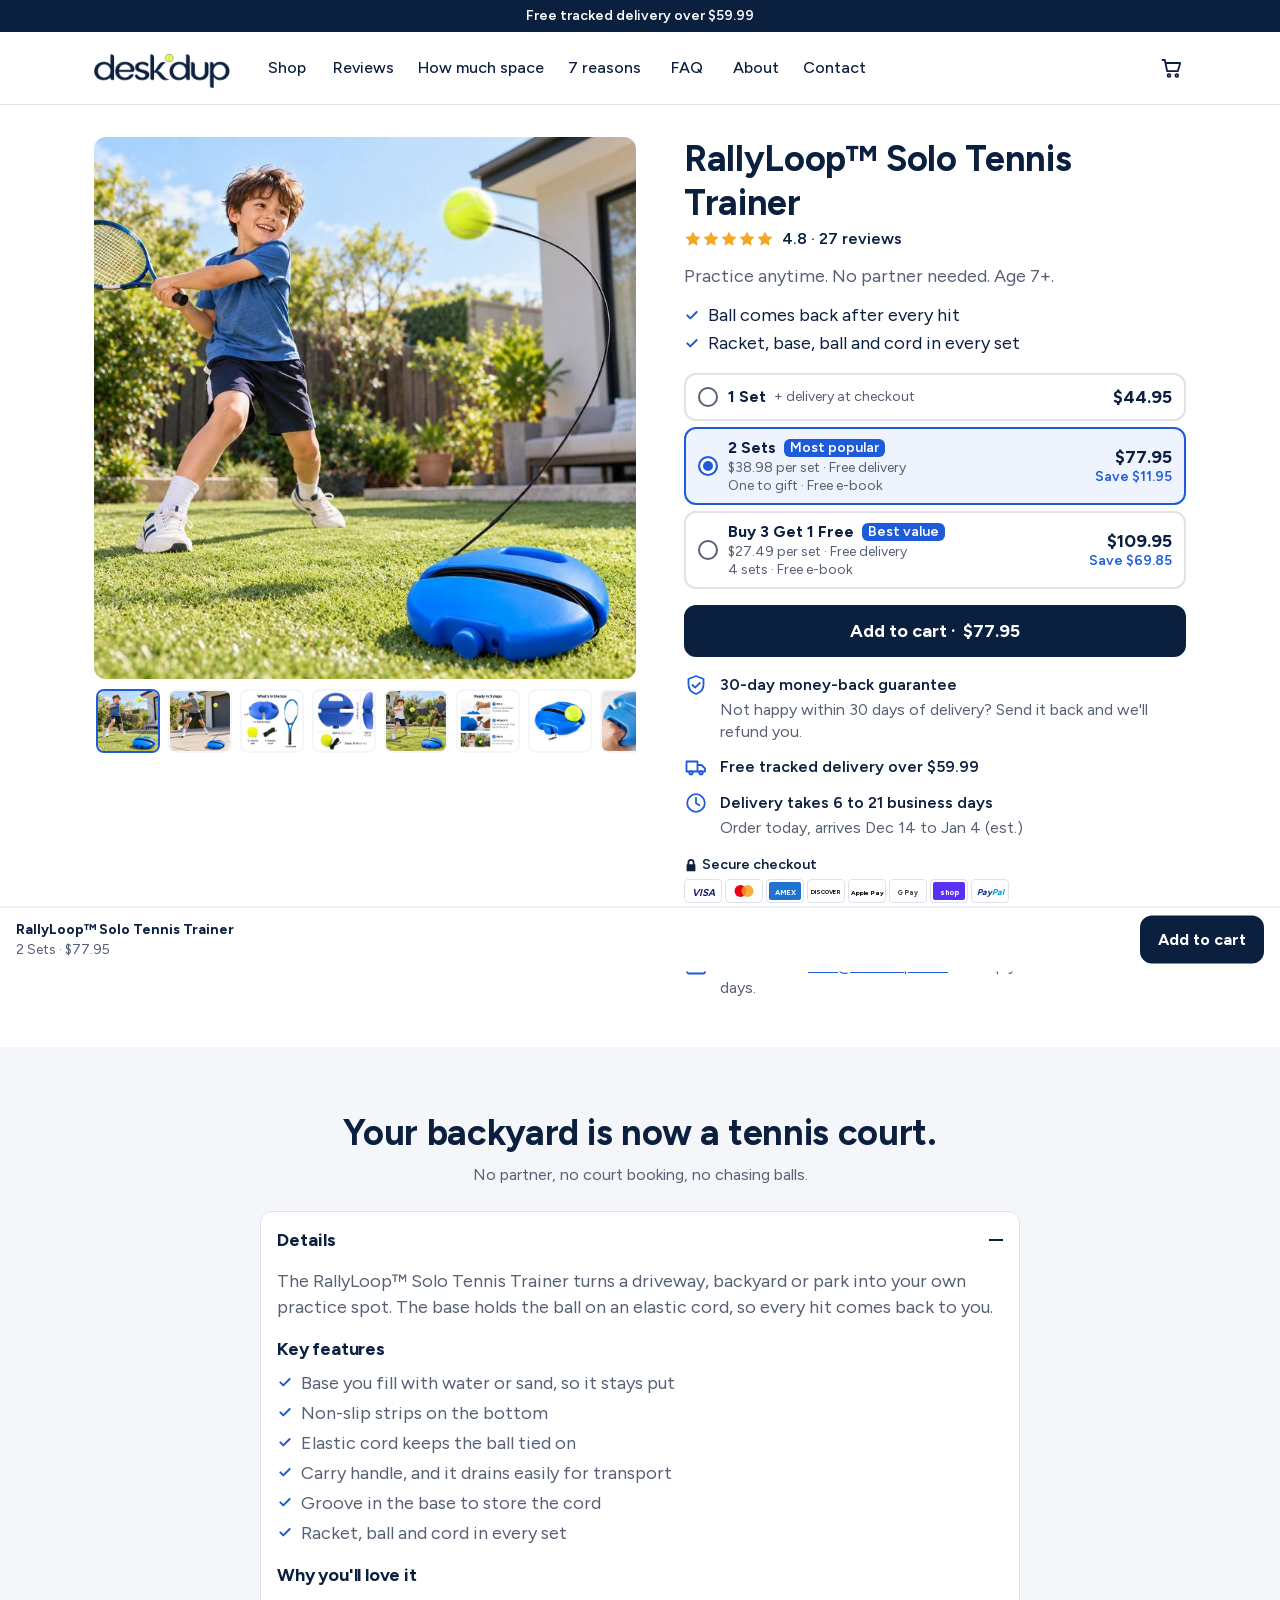
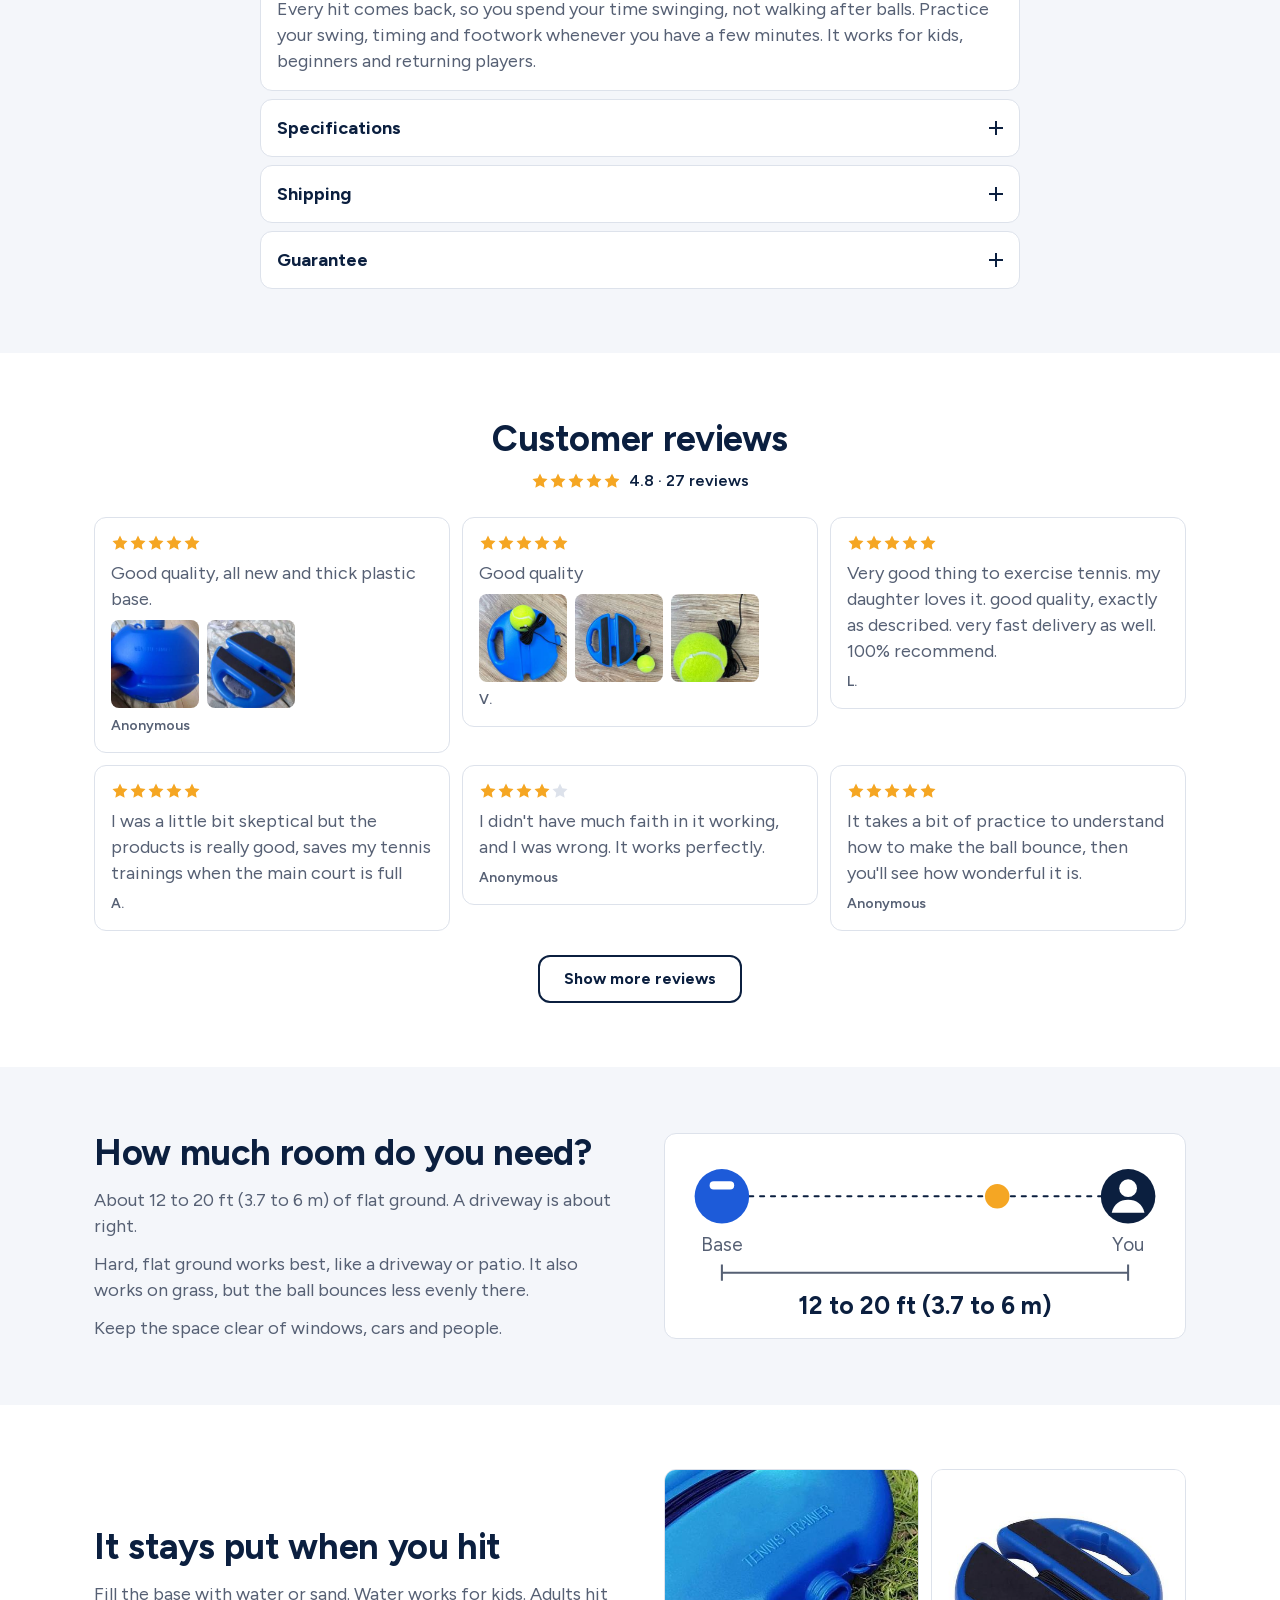
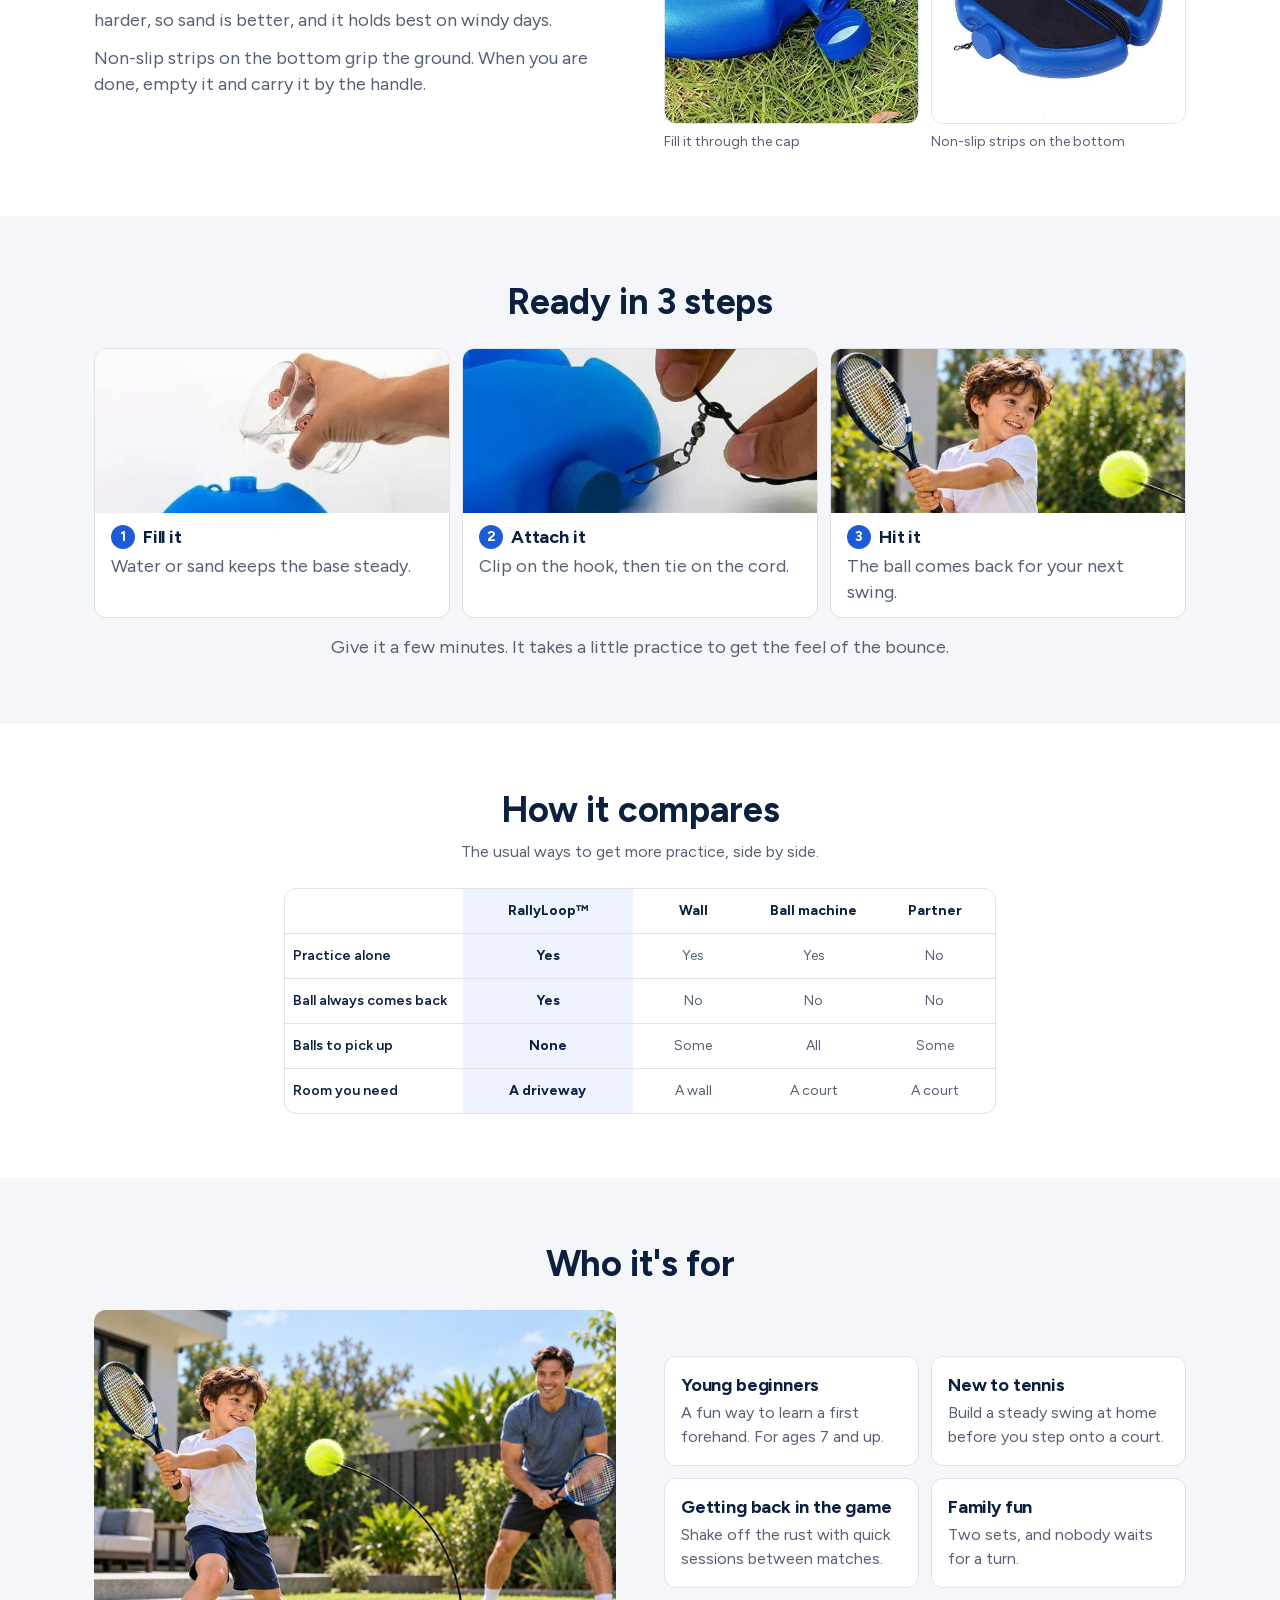
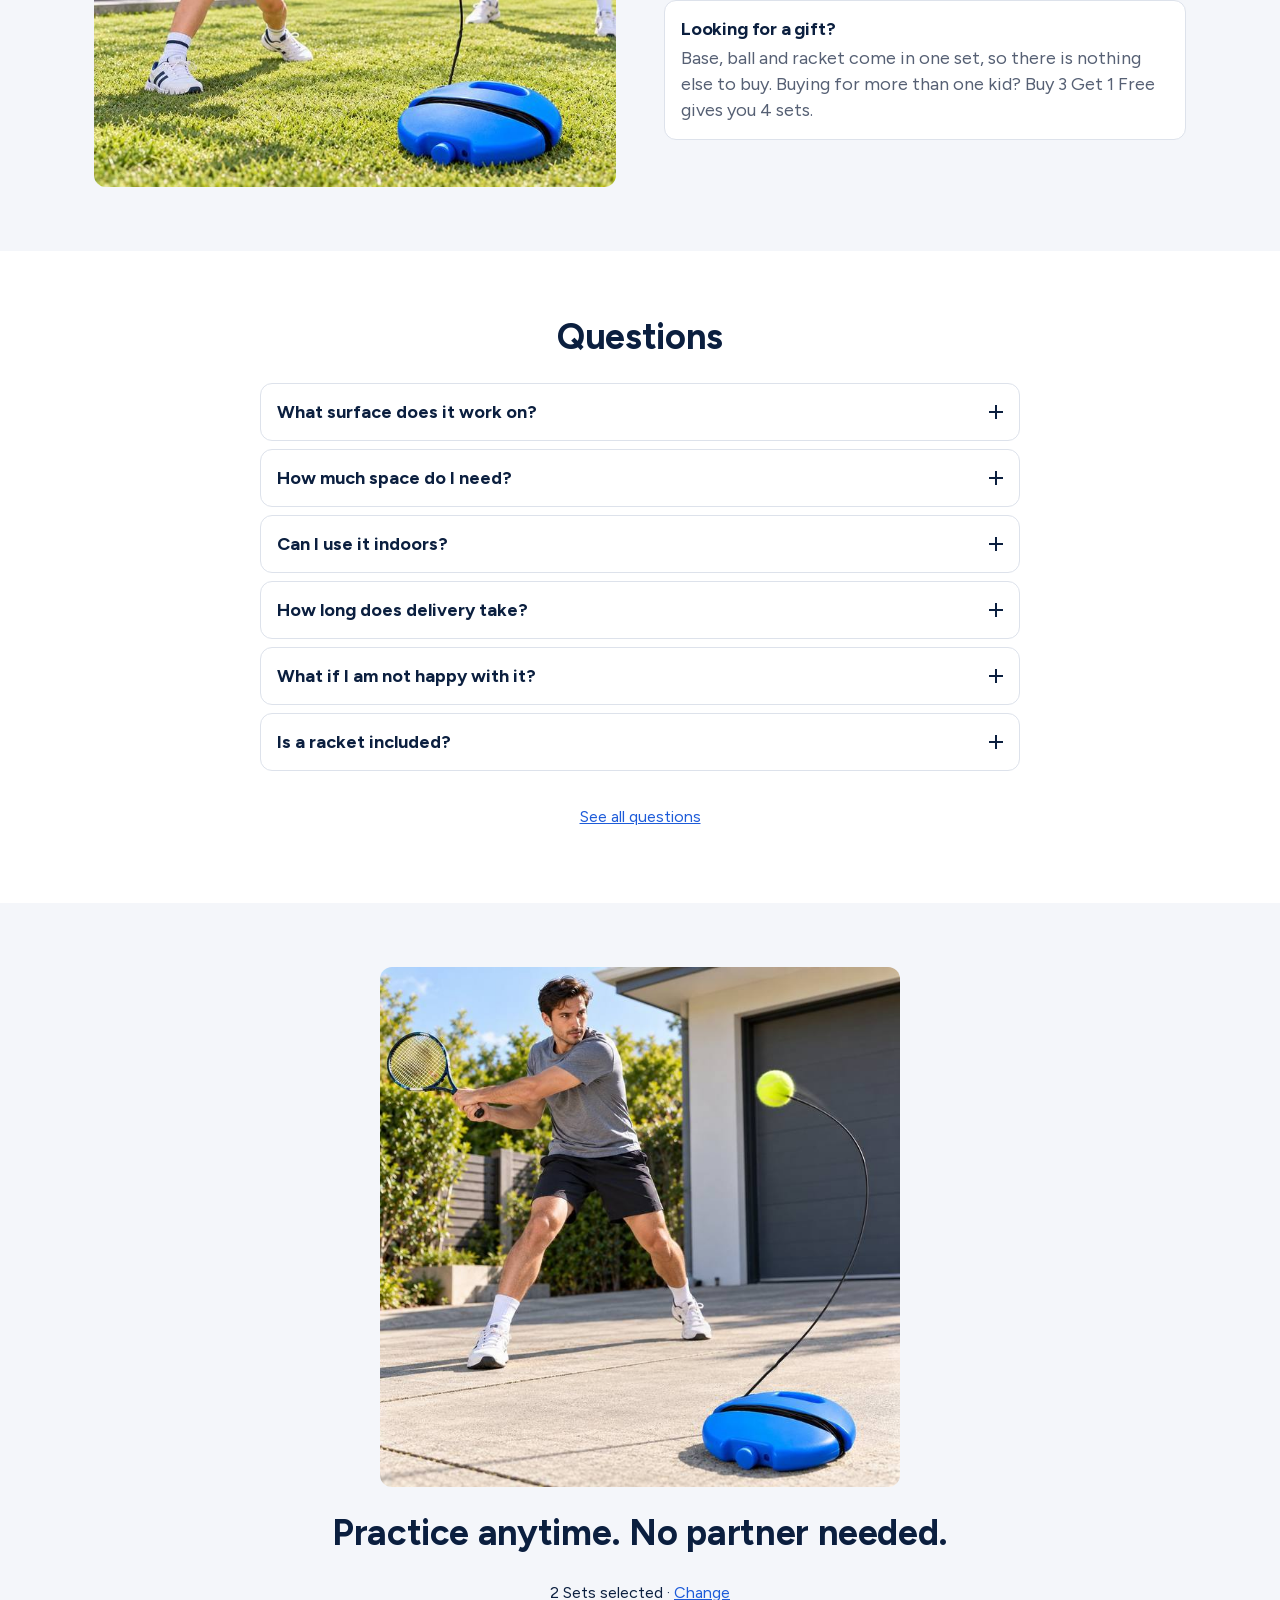
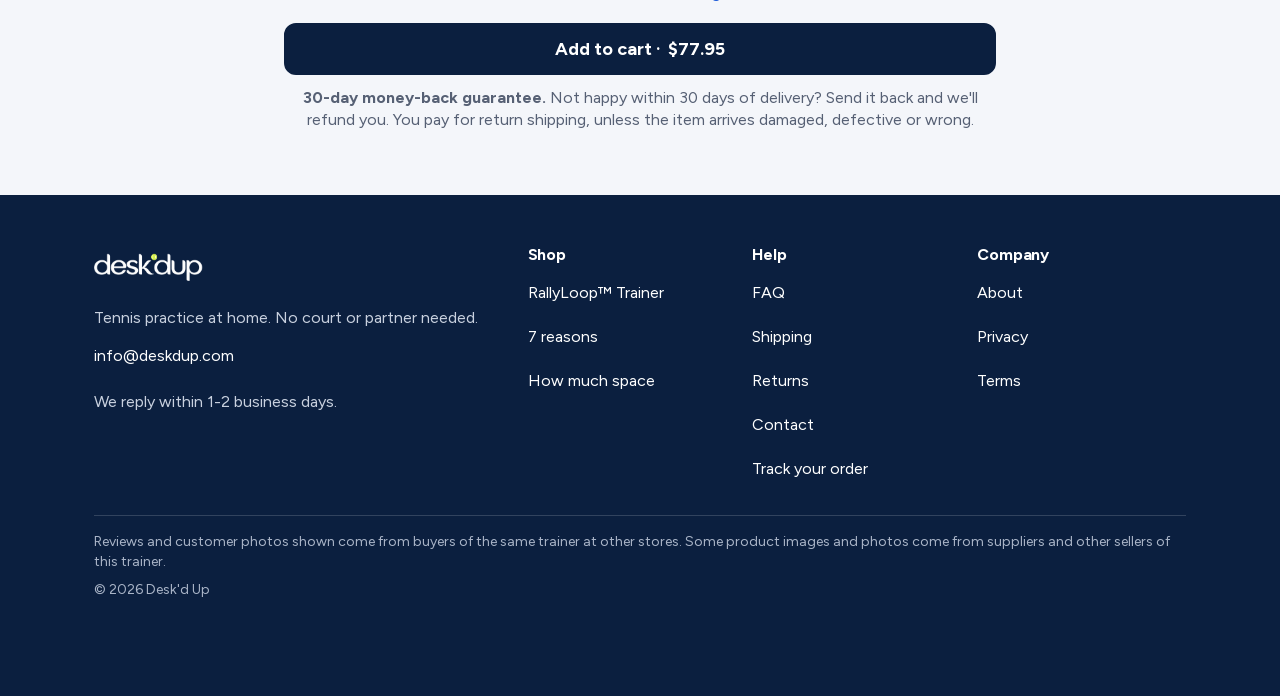
==== index.html @ a63a1bbc "Store preview Co-Authored-By: Claude Opus 5.5 <noreply@anthropic.com>" ====
<!doctype html>
<html lang="en" data-r="./">
<head>
<meta charset="utf-8">
<meta name="viewport" content="width=device-width,initial-scale=1,viewport-fit=cover">
<meta name="robots" content="noindex,nofollow">
<meta name="theme-color" content="#0B1F3F">
<title>RallyLoop™ Solo Tennis Trainer | Desk'd Up</title>
<meta name="description" content="The RallyLoop™ Solo Tennis Trainer: Practice anytime. No partner needed. Racket included with every set. Free tracked delivery over $59.99. 30-day money-back guarantee.">
<link rel="preload" href="./fonts/Figtree.woff2" as="font" type="font/woff2" crossorigin>
<script>if(innerWidth<900&&(innerHeight||0)<760)document.documentElement.className+=" flach"</script>
<link rel="preload" as="image" href="img/01_erstes_bild-720.jpg" imagesrcset="./img/01_erstes_bild-480.jpg 480w, ./img/01_erstes_bild-720.jpg 720w, ./img/01_erstes_bild-1000.jpg 1000w" imagesizes="(min-width:900px) min(560px,46vw), calc(100vw - 32px)" fetchpriority="high">
<link rel="icon" type="image/png" href="./img/icon.png">
<link rel="stylesheet" href="./assets/shop.css">
</head>
<body>
<div class="band">Free tracked delivery over $59.99</div>
<header class="kopf"><div class="wrap">
<a class="logo" href="./index.html" aria-label="Desk&#x27;d Up home"><img src="./img/logo.png" alt="Desk&#x27;d Up" width="334" height="96"></a>
<nav class="nav" aria-label="Main"><a href="#kaufen">Shop</a><a href="#reviews">Reviews</a><a href="./pages/space.html">How much space</a><a href="./pages/7-reasons.html">7 reasons</a><a href="./pages/faq.html">FAQ</a><a href="./pages/about.html">About</a><a href="./pages/contact.html">Contact</a></nav>
<div class="kopf__rechts">
<button type="button" class="symbol menue-knopf" data-auf="menue" aria-label="Open menu"><svg viewBox="0 0 24 24" aria-hidden="true"><path d="M3 6.5h18M3 12h18M3 17.5h18"/></svg></button>
<button type="button" class="symbol" data-auf="korb" aria-label="Open cart"><svg viewBox="0 0 24 24" aria-hidden="true"><path d="M2.5 4h2.3l2.4 11.2h10.6L20.2 7H5.7"/><circle cx="9" cy="19.5" r="1.4"/><circle cx="16.8" cy="19.5" r="1.4"/></svg><span class="korbzahl" hidden></span></button>
</div>
</div></header>
<main>
<section class="produkt" id="kaufen"><div class="wrap">
<div class="galerie">
<div class="galerie__haupt"><div class="galerie__spur" tabindex="0" role="group" aria-label="Product images"><figure class="folie folie--fuellt"><img src="img/01_erstes_bild-720.jpg" srcset="img/01_erstes_bild-480.jpg 480w, img/01_erstes_bild-720.jpg 720w, img/01_erstes_bild-1000.jpg 1000w" sizes="(min-width:900px) min(560px,46vw), calc(100vw - 32px)" alt="A boy hits a tennis ball tied to the blue RallyLoop base in his backyard" width="1000" height="1000" decoding="async" fetchpriority="high"></figure><figure class="folie folie--fuellt"><img src="img/02_anwendung_erwachsener-720.jpg" srcset="img/02_anwendung_erwachsener-480.jpg 480w, img/02_anwendung_erwachsener-720.jpg 720w, img/02_anwendung_erwachsener-1000.jpg 1000w" sizes="(min-width:900px) min(560px,46vw), calc(100vw - 32px)" alt="A man practices his forehand on a driveway with the RallyLoop" width="1000" height="1000" decoding="async" loading="lazy"></figure><figure class="folie"><img src="img/06b_lieferumfang_mit_schlaeger-720.jpg" srcset="img/06b_lieferumfang_mit_schlaeger-480.jpg 480w, img/06b_lieferumfang_mit_schlaeger-720.jpg 720w, img/06b_lieferumfang_mit_schlaeger-1000.jpg 1000w" sizes="(min-width:900px) min(560px,46vw), calc(100vw - 32px)" alt="What&#x27;s in the box: 1 trainer base, 1 tennis ball, 1 elastic cord, 1 racket" width="1000" height="1000" decoding="async" loading="lazy"></figure><figure class="folie"><img src="img/04_masse-720.jpg" srcset="img/04_masse-480.jpg 480w, img/04_masse-720.jpg 720w, img/04_masse-1000.jpg 1000w" sizes="(min-width:900px) min(560px,46vw), calc(100vw - 32px)" alt="The base measures 8.07 x 7.87 x 1.97 inches, the cord is 13 feet long" width="1000" height="1000" decoding="async" loading="lazy"></figure><figure class="folie"><img src="img/05_kind_und_erwachsener-720.jpg" srcset="img/05_kind_und_erwachsener-480.jpg 480w, img/05_kind_und_erwachsener-720.jpg 720w, img/05_kind_und_erwachsener-1000.jpg 1000w" sizes="(min-width:900px) min(560px,46vw), calc(100vw - 32px)" alt="A boy and a man play with the RallyLoop in the backyard" width="1000" height="914" decoding="async" loading="lazy"></figure><figure class="folie"><img src="img/03_aufbau_3_schritte-720.jpg" srcset="img/03_aufbau_3_schritte-480.jpg 480w, img/03_aufbau_3_schritte-720.jpg 720w, img/03_aufbau_3_schritte-1000.jpg 1000w" sizes="(min-width:900px) min(560px,46vw), calc(100vw - 32px)" alt="Ready in 3 steps: fill it, attach it, hit it" width="1000" height="1000" decoding="async" loading="lazy"></figure><figure class="folie"><img src="img/07_freigestellt-720.jpg" srcset="img/07_freigestellt-480.jpg 480w, img/07_freigestellt-720.jpg 720w, img/07_freigestellt-1000.jpg 1000w" sizes="(min-width:900px) min(560px,46vw), calc(100vw - 32px)" alt="The blue RallyLoop base with the ball resting in it" width="1000" height="1000" decoding="async" loading="lazy"></figure><figure class="folie folie--fuellt"><img src="img/08_griff-720.jpg" srcset="img/08_griff-480.jpg 480w, img/08_griff-720.jpg 720w, img/08_griff-1000.jpg 1000w" sizes="(min-width:900px) min(560px,46vw), calc(100vw - 32px)" alt="A hand holds the base by its carry handle" width="1000" height="1000" decoding="async" loading="lazy"></figure><figure class="folie"><img src="img/09_unterseite-720.jpg" srcset="img/09_unterseite-480.jpg 480w, img/09_unterseite-720.jpg 720w, img/09_unterseite-1000.jpg 1000w" sizes="(min-width:900px) min(560px,46vw), calc(100vw - 32px)" alt="The underside of the base with non-slip strips and the cord stored in its groove" width="1000" height="1000" decoding="async" loading="lazy"></figure><figure class="folie folie--fuellt"><img src="img/10_verschluss-720.jpg" srcset="img/10_verschluss-480.jpg 480w, img/10_verschluss-720.jpg 720w, img/10_verschluss-1000.jpg 1000w" sizes="(min-width:900px) min(560px,46vw), calc(100vw - 32px)" alt="The open cap on the side of the base, where water or sand goes in" width="1000" height="1000" decoding="async" loading="lazy"></figure><figure class="folie"><img src="img/11_ball_und_schnur-720.jpg" srcset="img/11_ball_und_schnur-480.jpg 480w, img/11_ball_und_schnur-720.jpg 720w, img/11_ball_und_schnur-1000.jpg 1000w" sizes="(min-width:900px) min(560px,46vw), calc(100vw - 32px)" alt="The tennis ball and the black elastic cord" width="1000" height="1000" decoding="async" loading="lazy"></figure></div>
<span class="zaehler" aria-hidden="true">1 / 11</span></div>
<div class="daumen"><button type="button" aria-label="Show image 1" aria-current="true"><img src="img/01_erstes_bild-160.jpg" alt="" width="160" height="160" loading="lazy" decoding="async"></button><button type="button" aria-label="Show image 2" aria-current="false"><img src="img/02_anwendung_erwachsener-160.jpg" alt="" width="160" height="160" loading="lazy" decoding="async"></button><button type="button" aria-label="Show image 3" aria-current="false"><img src="img/06b_lieferumfang_mit_schlaeger-160.jpg" alt="" width="160" height="160" loading="lazy" decoding="async"></button><button type="button" aria-label="Show image 4" aria-current="false"><img src="img/04_masse-160.jpg" alt="" width="160" height="160" loading="lazy" decoding="async"></button><button type="button" aria-label="Show image 5" aria-current="false"><img src="img/05_kind_und_erwachsener-160.jpg" alt="" width="160" height="146" loading="lazy" decoding="async"></button><button type="button" aria-label="Show image 6" aria-current="false"><img src="img/03_aufbau_3_schritte-160.jpg" alt="" width="160" height="160" loading="lazy" decoding="async"></button><button type="button" aria-label="Show image 7" aria-current="false"><img src="img/07_freigestellt-160.jpg" alt="" width="160" height="160" loading="lazy" decoding="async"></button><button type="button" aria-label="Show image 8" aria-current="false"><img src="img/08_griff-160.jpg" alt="" width="160" height="160" loading="lazy" decoding="async"></button><button type="button" aria-label="Show image 9" aria-current="false"><img src="img/09_unterseite-160.jpg" alt="" width="160" height="160" loading="lazy" decoding="async"></button><button type="button" aria-label="Show image 10" aria-current="false"><img src="img/10_verschluss-160.jpg" alt="" width="160" height="160" loading="lazy" decoding="async"></button><button type="button" aria-label="Show image 11" aria-current="false"><img src="img/11_ball_und_schnur-160.jpg" alt="" width="160" height="160" loading="lazy" decoding="async"></button></div>
</div>
<div class="kauf">
<h1 class="titel">RallyLoop™ Solo Tennis Trainer</h1>
<a class="wertung" href="#reviews"><span class="sterne" style="--voll:97.8%" role="img" aria-label="Rated 4.8 out of 5 stars"></span><span>4.8 &middot; 27 reviews</span></a>
<p class="satz">Practice anytime. No partner needed. Age 7+.</p>
<ul class="haken">
<li>Ball comes back after every hit</li>
<li>Racket, base, ball and cord in every set</li>
</ul>
<fieldset class="angebote" id="karten"><legend class="nur-sr">Choose your set</legend>
<label class="angebot">
<input type="radio" name="angebot" value="1"><span class="punkt" aria-hidden="true"></span>
<span class="angebot__mitte"><span class="angebot__eins"><span class="angebot__name">1 Set</span><span class="angebot__sets">+ delivery at checkout</span></span></span>
<span class="angebot__rechts"><span class="angebot__preis">$44.95</span></span>
</label><label class="angebot an">
<input type="radio" name="angebot" value="2" checked><span class="punkt" aria-hidden="true"></span>
<span class="angebot__mitte"><span class="angebot__eins"><span class="angebot__name">2 Sets</span><span class="etikett">Most popular</span></span><span class="angebot__zwei">$38.98 per set &middot; Free delivery</span><span class="angebot__zwei">One to gift &middot; Free e-book</span></span>
<span class="angebot__rechts"><span class="angebot__preis">$77.95</span><span class="angebot__spar">Save $11.95</span></span>
</label><label class="angebot">
<input type="radio" name="angebot" value="4"><span class="punkt" aria-hidden="true"></span>
<span class="angebot__mitte"><span class="angebot__eins"><span class="angebot__name">Buy 3 Get 1 Free</span><span class="etikett">Best value</span></span><span class="angebot__zwei">$27.49 per set &middot; Free delivery</span><span class="angebot__zwei">4 sets &middot; Free e-book</span></span>
<span class="angebot__rechts"><span class="angebot__preis">$109.95</span><span class="angebot__spar">Save $69.85</span></span>
</label>
</fieldset>
<button type="button" class="knopf" data-kauf>Add to cart &middot; <span data-preis>$77.95</span></button>
<ul class="zusagen">
<li><svg viewBox="0 0 24 24" aria-hidden="true"><path d="M12 3l7.5 3v5.5c0 4.6-3.2 8-7.5 9.5-4.3-1.5-7.5-4.9-7.5-9.5V6z"/><path d="M8.5 12l2.6 2.6L15.8 10"/></svg><div><strong>30-day money-back guarantee</strong><span>Not happy within 30 days of delivery? Send it back and we'll refund you.</span></div></li>
<li><svg viewBox="0 0 24 24" aria-hidden="true"><path d="M2.5 6.5h11v10h-11zM13.5 10h4l3.5 3.5v3h-7.5"/><circle cx="7" cy="17.8" r="1.7"/><circle cx="17" cy="17.8" r="1.7"/></svg><div><strong>Free tracked delivery over $59.99</strong></div></li>
<li><svg viewBox="0 0 24 24" aria-hidden="true"><circle cx="12" cy="12" r="8.8"/><path d="M12 7v5.2l3.4 2"/></svg><div><strong>Delivery takes 6 to 21 business days</strong><span class="datum" data-datum></span></div></li>
</ul>
<div class="zahlung" aria-label="Payment methods"><span class="zahlung__sicher"><svg viewBox="0 0 16 16" width="14" height="14" aria-hidden="true"><path fill="currentColor" d="M4 7V5a4 4 0 0 1 8 0v2h1v8H3V7h1zm2 0h4V5a2 2 0 0 0-4 0v2z"/></svg>Secure checkout</span><svg viewBox="0 0 38 24" width="38" height="24" role="img" aria-label="Visa"><rect x=".5" y=".5" width="37" height="23" rx="3.5" fill="#fff" stroke="#DDE2EB"/><text x="19" y="16.5" text-anchor="middle" font-style="italic" font-size="10" fill="#1a1f71">VISA</text></svg><svg viewBox="0 0 38 24" width="38" height="24" role="img" aria-label="Mastercard"><rect x=".5" y=".5" width="37" height="23" rx="3.5" fill="#fff" stroke="#DDE2EB"/><circle cx="15.5" cy="12" r="6" fill="#eb001b"/><circle cx="22.5" cy="12" r="6" fill="#f79e1b" fill-opacity=".85"/></svg><svg viewBox="0 0 38 24" width="38" height="24" role="img" aria-label="American Express"><rect x=".5" y=".5" width="37" height="23" rx="3.5" fill="#fff" stroke="#DDE2EB"/><rect x="3" y="3" width="32" height="18" rx="2" fill="#1f72cd"/><text x="19" y="15.5" text-anchor="middle" font-size="7.5" fill="#fff">AMEX</text></svg><svg viewBox="0 0 38 24" width="38" height="24" role="img" aria-label="Discover"><rect x=".5" y=".5" width="37" height="23" rx="3.5" fill="#fff" stroke="#DDE2EB"/><text x="19" y="15" text-anchor="middle" font-size="6" fill="#111">DISCOVER</text></svg><svg viewBox="0 0 38 24" width="38" height="24" role="img" aria-label="Apple Pay"><rect x=".5" y=".5" width="37" height="23" rx="3.5" fill="#fff" stroke="#DDE2EB"/><text x="19" y="15.5" text-anchor="middle" font-size="6.5" fill="#000">Apple Pay</text></svg><svg viewBox="0 0 38 24" width="38" height="24" role="img" aria-label="Google Pay"><rect x=".5" y=".5" width="37" height="23" rx="3.5" fill="#fff" stroke="#DDE2EB"/><text x="19" y="15.5" text-anchor="middle" font-size="6.8" fill="#3c4043">G Pay</text></svg><svg viewBox="0 0 38 24" width="38" height="24" role="img" aria-label="Shop Pay"><rect x=".5" y=".5" width="37" height="23" rx="3.5" fill="#fff" stroke="#DDE2EB"/><rect x="3" y="3" width="32" height="18" rx="2" fill="#5a31f4"/><text x="19" y="15.5" text-anchor="middle" font-size="7.5" fill="#fff">shop</text></svg><svg viewBox="0 0 38 24" width="38" height="24" role="img" aria-label="PayPal"><rect x=".5" y=".5" width="37" height="23" rx="3.5" fill="#fff" stroke="#DDE2EB"/><text x="19" y="15.5" text-anchor="middle" font-style="italic" font-size="8.5"><tspan fill="#003087">Pay</tspan><tspan fill="#009cde">Pal</tspan></text></svg></div>
<ul class="zusagen">
<li><a class="zusagen__sprung" href="#platz"><svg viewBox="0 0 24 24" aria-hidden="true"><path d="M3 12h18M6.5 8.5L3 12l3.5 3.5M17.5 8.5L21 12l-3.5 3.5"/></svg><strong>Needs about 12 to 20 ft of flat ground</strong></a></li>
<li><svg viewBox="0 0 24 24" aria-hidden="true"><rect x="3" y="5.5" width="18" height="13" rx="2"/><path d="M3.5 7l8.5 6 8.5-6"/></svg><div class="zusagen__frage">Questions? <a href="mailto:info@deskdup.com">info@deskdup.com</a>. We reply within 1-2 business days.</div></li>
</ul>
</div>
</div></section>

<section class="abschnitt abschnitt--grau"><div class="wrap">
<div class="kopfzeile"><h2>Your backyard is now a tennis court.</h2><p>No partner, no court booking, no chasing balls.</p></div>
<div class="reiter schmal">
<details open><summary>Details</summary><div>
<p>The RallyLoop™ Solo Tennis Trainer turns a driveway, backyard or park into your own practice spot. The base holds the ball on an elastic cord, so every hit comes back to you.</p>
<h3>Key features</h3>
<ul class="liste">
<li>Base you fill with water or sand, so it stays put</li>
<li>Non-slip strips on the bottom</li>
<li>Elastic cord keeps the ball tied on</li>
<li>Carry handle, and it drains easily for transport</li>
<li>Groove in the base to store the cord</li>
<li>Racket, ball and cord in every set</li>
</ul>
<h3>Why you'll love it</h3>
<p>Every hit comes back, so you spend your time swinging, not walking after balls. Practice your swing, timing and footwork whenever you have a few minutes. It works for kids, beginners and returning players.</p>
</div></details>
<details><summary>Specifications</summary><div>
<dl class="daten">
<dt>Base</dt><dd>8.07 x 7.87 x 1.97 in (20.5 x 20 x 5 cm)</dd>
<dt>Cord</dt><dd>About 13 ft (4 m), elastic</dd>
<dt>Material</dt><dd>High-density polyethylene (PE), non-slip bottom</dd>
<dt>Fill</dt><dd>Water or sand</dd>
<dt>Color</dt><dd>Blue</dd>
<dt>Age</dt><dd>7 years and older. Not suitable for toddlers.</dd>
<dt>In the box</dt><dd>1 base, 1 ball with elastic cord, 1 racket</dd>
<dt>Bonus</dt><dd>E-book <em>Learn Tennis: From First Swing to Mastery</em>, free with 2 sets or more</dd>
</dl>
<p style="margin-top:var(--s4)">Grab your racket, step outside and start hitting.</p>
</div></details>
<details><summary>Shipping</summary><div>
<p><strong>Free tracked delivery over $59.99.</strong> Delivery takes 6 to 21 business days. When your order ships, you get a tracking link by email.</p>
<p class="linkzeile"><a href="pages/shipping.html">Read our shipping policy</a></p>
</div></details>
<details><summary>Guarantee</summary><div>
<p><strong>30-day money-back guarantee.</strong> Not happy within 30 days of delivery? Send it back and we'll refund you. You pay for return shipping, unless the item arrives damaged, defective or wrong. If that happens, email us a photo within 7 days of delivery. We'll send a replacement or refund you, and you won't need to send anything back.</p>
<p class="linkzeile"><a href="pages/returns.html">Read our returns policy</a></p>
</div></details>
</div>
</div></section>

<section class="abschnitt" id="reviews"><div class="wrap">
<div class="kopfzeile"><h2>Customer reviews</h2><div class="sterne-zeile"><span class="sterne" style="--voll:97.8%" role="img" aria-label="Rated 4.8 out of 5 stars"></span><span>4.8 &middot; 27 reviews</span></div></div>
<div class="stimmen"><article class="karte stimme"><span class="sterne" style="--voll:100%" role="img" aria-label="5 out of 5 stars"></span><p class="stimme__text">Good quality, all new and thick plastic base.</p><div class="stimme__fotos"><a class="stimme__foto" href="img/k/k0_0.jpg" data-gross aria-label="View customer photo larger"><img src="img/k/k0_0-t.jpg" alt="Customer photo" width="240" height="240" loading="lazy" decoding="async"></a><a class="stimme__foto" href="img/k/k0_1.jpg" data-gross aria-label="View customer photo larger"><img src="img/k/k0_1-t.jpg" alt="Customer photo" width="240" height="240" loading="lazy" decoding="async"></a></div><p class="stimme__name">Anonymous</p></article><article class="karte stimme"><span class="sterne" style="--voll:100%" role="img" aria-label="5 out of 5 stars"></span><p class="stimme__text">Good quality</p><div class="stimme__fotos"><a class="stimme__foto" href="img/k/k1_0.jpg" data-gross aria-label="View customer photo larger"><img src="img/k/k1_0-t.jpg" alt="Customer photo" width="240" height="240" loading="lazy" decoding="async"></a><a class="stimme__foto" href="img/k/k1_1.jpg" data-gross aria-label="View customer photo larger"><img src="img/k/k1_1-t.jpg" alt="Customer photo" width="240" height="240" loading="lazy" decoding="async"></a><a class="stimme__foto" href="img/k/k1_2.jpg" data-gross aria-label="View customer photo larger"><img src="img/k/k1_2-t.jpg" alt="Customer photo" width="240" height="240" loading="lazy" decoding="async"></a></div><p class="stimme__name">V.</p></article><article class="karte stimme"><span class="sterne" style="--voll:100%" role="img" aria-label="5 out of 5 stars"></span><p class="stimme__text">Very good thing to exercise tennis. my daughter loves it. good quality, exactly as described. very fast delivery as well. 100% recommend.</p><p class="stimme__name">L.</p></article><article class="karte stimme"><span class="sterne" style="--voll:100%" role="img" aria-label="5 out of 5 stars"></span><p class="stimme__text">I was a little bit skeptical but the products is really good, saves my tennis trainings when the main court is full</p><p class="stimme__name">A.</p></article><article class="karte stimme"><span class="sterne" style="--voll:80%" role="img" aria-label="4 out of 5 stars"></span><p class="stimme__text">I didn't have much faith in it working, and I was wrong. It works perfectly.</p><p class="stimme__name">Anonymous</p></article><article class="karte stimme"><span class="sterne" style="--voll:100%" role="img" aria-label="5 out of 5 stars"></span><p class="stimme__text">It takes a bit of practice to understand how to make the ball bounce, then you'll see how wonderful it is.</p><p class="stimme__name">Anonymous</p></article><article class="karte stimme" hidden><span class="sterne" style="--voll:100%" role="img" aria-label="5 out of 5 stars"></span><p class="stimme__text">It was fun for my 11-year-old child; he liked it a lot at first but wasn't interested, but then he started playing and now he loves it. He wants to go to the park every day to play. I also liked it; it's healthy exercise and very entertaining.</p><p class="stimme__name">Anonymous</p></article><article class="karte stimme" hidden><span class="sterne" style="--voll:100%" role="img" aria-label="5 out of 5 stars"></span><p class="stimme__text">I found them in 15 days. It does its job very well, managing to hold the recoil from the ball launch effectively. The elastic thread is very functional.</p><p class="stimme__name">Anonymous</p></article><article class="karte stimme" hidden><span class="sterne" style="--voll:80%" role="img" aria-label="4 out of 5 stars"></span><p class="stimme__text">The item arrived in good condition and has a nice finish. You need to take it easy; it was a gift for a child and for now it serves its purpose.</p><p class="stimme__name">Anonymous</p></article><article class="karte stimme" hidden><span class="sterne" style="--voll:100%" role="img" aria-label="5 out of 5 stars"></span><p class="stimme__text">I’ve used it and so far it’s great 🎾☀️the tennis ball is bouncy as it should be 🎾💨no complaints 👍</p><p class="stimme__name">Anonymous</p></article><article class="karte stimme" hidden><span class="sterne" style="--voll:100%" role="img" aria-label="5 out of 5 stars"></span><p class="stimme__text">It arrived intact and matches the description. Let's see how long it can withstand my kids :)</p><p class="stimme__name">M.</p></article><article class="karte stimme" hidden><span class="sterne" style="--voll:100%" role="img" aria-label="5 out of 5 stars"></span><p class="stimme__text">The product arrived just as shown in the photos, of good quality, and I would buy it again.</p><p class="stimme__name">M.</p></article><article class="karte stimme" hidden><span class="sterne" style="--voll:100%" role="img" aria-label="5 out of 5 stars"></span><p class="stimme__text">It arrived quite quickly, shipped perfectly. Very useful for beginners.</p><p class="stimme__name">F.</p></article><article class="karte stimme" hidden><span class="sterne" style="--voll:100%" role="img" aria-label="5 out of 5 stars"></span><p class="stimme__text">Very good item, the ball doesn't bounce much but it's fine.</p><p class="stimme__name">C.</p></article><article class="karte stimme" hidden><span class="sterne" style="--voll:100%" role="img" aria-label="5 out of 5 stars"></span><p class="stimme__text">It helps with practicing tennis by adjusting the distance.</p><p class="stimme__name">Anonymous</p></article><article class="karte stimme" hidden><span class="sterne" style="--voll:100%" role="img" aria-label="5 out of 5 stars"></span><p class="stimme__text">Everything was great, I will repeat it again, thank you.</p><p class="stimme__name">Anonymous</p></article><article class="karte stimme" hidden><span class="sterne" style="--voll:100%" role="img" aria-label="5 out of 5 stars"></span><p class="stimme__text">Excellent, works perfectly, arrived well packaged.</p><p class="stimme__name">Anonymous</p></article><article class="karte stimme" hidden><span class="sterne" style="--voll:100%" role="img" aria-label="5 out of 5 stars"></span><p class="stimme__text">It's very good for single person training .</p><p class="stimme__name">Anonymous</p></article><article class="karte stimme" hidden><span class="sterne" style="--voll:100%" role="img" aria-label="5 out of 5 stars"></span><p class="stimme__text">Good product, just as shown in the image.</p><p class="stimme__name">D.</p></article><article class="karte stimme" hidden><span class="sterne" style="--voll:80%" role="img" aria-label="4 out of 5 stars"></span><p class="stimme__text">It looks very good, we need to try it.</p><p class="stimme__name">E.</p></article><article class="karte stimme" hidden><span class="sterne" style="--voll:100%" role="img" aria-label="5 out of 5 stars"></span><p class="stimme__text">Pretty good. value for money product</p><p class="stimme__name">Anonymous</p></article><article class="karte stimme" hidden><span class="sterne" style="--voll:100%" role="img" aria-label="5 out of 5 stars"></span><p class="stimme__text">A good tool for practicing serving.</p><p class="stimme__name">I.</p></article><article class="karte stimme" hidden><span class="sterne" style="--voll:100%" role="img" aria-label="5 out of 5 stars"></span><p class="stimme__text">Excellent product, fast delivery</p><p class="stimme__name">M.</p></article><article class="karte stimme" hidden><span class="sterne" style="--voll:100%" role="img" aria-label="5 out of 5 stars"></span><p class="stimme__text">It's so good, so good, so good.</p><p class="stimme__name">Anonymous</p></article><article class="karte stimme" hidden><span class="sterne" style="--voll:100%" role="img" aria-label="5 out of 5 stars"></span><p class="stimme__text">everything perfect and fast</p><p class="stimme__name">A.</p></article><article class="karte stimme" hidden><span class="sterne" style="--voll:100%" role="img" aria-label="5 out of 5 stars"></span><p class="stimme__text">The product is very good!!</p><p class="stimme__name">M.</p></article><article class="karte stimme" hidden><span class="sterne" style="--voll:100%" role="img" aria-label="5 out of 5 stars"></span><p class="stimme__text">Everything is great.</p><p class="stimme__name">D.</p></article></div>
<p class="mitte"><button type="button" class="knopf knopf--zweit" data-mehr>Show more reviews</button></p>
</div></section>

<section class="abschnitt abschnitt--grau" id="platz"><div class="wrap zwei">
<div>
<h2>How much room do you need?</h2>
<p class="textfarbe">About 12 to 20 ft (3.7 to 6 m) of flat ground. A driveway is about right.</p>
<p class="textfarbe">Hard, flat ground works best, like a driveway or patio. It also works on grass, but the ball bounces less evenly there.</p>
<p class="textfarbe">Keep the space clear of windows, cars and people.</p>
</div>
<div class="karte"><svg class="platz" viewBox="0 0 358 126" role="img" aria-label="The base sits at one end and you stand at the other, 12 to 20 ft (3.7 to 6 m) apart">
<line class="schnur" x1="50" y1="34" x2="308" y2="34"/>
<circle class="basis" cx="30" cy="34" r="20"/>
<rect class="schlitz" x="21" y="23" width="18" height="6" rx="3"/>
<circle class="ball" cx="232" cy="34" r="9"/>
<circle class="du" cx="328" cy="34" r="20"/>
<circle class="du-kopf" cx="328" cy="28" r="6.5"/>
<path class="du-koerper" d="M316 46c1.5-6.5 6-9.5 12-9.5s10.5 3 12 9.5z"/>
<text x="30" y="74">Base</text>
<text x="328" y="74">You</text>
<path class="mass" d="M30 90H328M30 84v12M328 84v12"/>
<text class="gross" x="179" y="120">12 to 20 ft (3.7 to 6 m)</text>
</svg></div>
</div></section>

<section class="abschnitt"><div class="wrap zwei">
<div>
<h2>It stays put when you hit</h2>
<p class="textfarbe">Fill the base with water or sand. Water works for kids. Adults hit harder, so sand is better, and it holds best on windy days.</p>
<p class="textfarbe">Non-slip strips on the bottom grip the ground. When you are done, empty it and carry it by the handle.</p>
</div>
<div class="paar">
<figure><img src="./img/10_verschluss-720.jpg" srcset="./img/10_verschluss-480.jpg 480w, ./img/10_verschluss-720.jpg 720w, ./img/10_verschluss-1000.jpg 1000w" sizes="(min-width:760px) 260px, calc(50vw - 22px)" alt="The open cap on the side of the base" width="1000" height="1000" loading="lazy" decoding="async"><figcaption>Fill it through the cap</figcaption></figure>
<figure><img src="./img/09_unterseite-720.jpg" srcset="./img/09_unterseite-480.jpg 480w, ./img/09_unterseite-720.jpg 720w, ./img/09_unterseite-1000.jpg 1000w" sizes="(min-width:760px) 260px, calc(50vw - 22px)" alt="The underside of the base with non-slip strips" width="1000" height="1000" loading="lazy" decoding="async"><figcaption>Non-slip strips on the bottom</figcaption></figure>
</div>
</div></section>

<section class="abschnitt abschnitt--grau"><div class="wrap">
<div class="kopfzeile"><h2>Ready in 3 steps</h2></div>
<div class="schritte"><div class="karte schritt"><img src="img/schritt1.jpg" alt="Water poured into the base" width="573" height="265" loading="lazy" decoding="async"><div><h3><b>1</b>Fill it</h3><p>Water or sand keeps the base steady.</p></div></div><div class="karte schritt"><img src="img/schritt2.jpg" alt="The hook clipped onto the base, the cord tied on" width="573" height="265" loading="lazy" decoding="async"><div><h3><b>2</b>Attach it</h3><p>Clip on the hook, then tie on the cord.</p></div></div><div class="karte schritt"><img class="schritt__links" src="img/schritt3.jpg" alt="A boy swings his racket at the ball on its cord" width="480" height="480" loading="lazy" decoding="async"><div><h3><b>3</b>Hit it</h3><p>The ball comes back for your next swing.</p></div></div></div>
<p class="notiz">Give it a few minutes. It takes a little practice to get the feel of the bounce.</p>
</div></section>

<section class="abschnitt"><div class="wrap schmal">
<div class="kopfzeile"><h2>How it compares</h2><p>The usual ways to get more practice, side by side.</p></div>
<table class="vergleich"><thead><tr><th scope="col"><span class="nur-sr">Compare</span></th><th scope="col" class=wir>RallyLoop™</th><th scope="col">Wall</th><th scope="col">Ball machine</th><th scope="col">Partner</th></tr></thead><tbody><tr><th scope="row">Practice alone</th><td class=wir>Yes</td><td>Yes</td><td>Yes</td><td>No</td></tr><tr><th scope="row">Ball always comes back</th><td class=wir>Yes</td><td>No</td><td>No</td><td>No</td></tr><tr><th scope="row">Balls to pick up</th><td class=wir>None</td><td>Some</td><td>All</td><td>Some</td></tr><tr><th scope="row">Room you need</th><td class=wir>A driveway</td><td>A wall</td><td>A court</td><td>A court</td></tr></tbody></table>
</div></section>

<section class="abschnitt abschnitt--grau"><div class="wrap">
<div class="kopfzeile"><h2>Who it's for</h2></div>
<div class="zwei">
<div><img class="bild" src="./img/05_kind_und_erwachsener-720.jpg" srcset="./img/05_kind_und_erwachsener-480.jpg 480w, ./img/05_kind_und_erwachsener-720.jpg 720w, ./img/05_kind_und_erwachsener-1000.jpg 1000w" sizes="(min-width:900px) 520px, calc(100vw - 32px)" alt="A boy and a man play with the RallyLoop in the backyard" width="1000" height="914" loading="lazy" decoding="async"></div>
<div>
<div class="fuerwen" style="margin-top:0"><div class="karte"><h3>Young beginners</h3><p>A fun way to learn a first forehand. For ages 7 and up.</p></div><div class="karte"><h3>New to tennis</h3><p>Build a steady swing at home before you step onto a court.</p></div><div class="karte"><h3>Getting back in the game</h3><p>Shake off the rust with quick sessions between matches.</p></div><div class="karte"><h3>Family fun</h3><p>Two sets, and nobody waits for a turn.</p></div></div>
<div class="karte geschenk"><h3>Looking for a gift?</h3><p>Base, ball and racket come in one set, so there is nothing else to buy. Buying for more than one kid? Buy 3 Get 1 Free gives you 4 sets.</p></div>
</div>
</div>
</div></section>

<section class="abschnitt" id="faq"><div class="wrap">
<div class="kopfzeile"><h2>Questions</h2></div>
<div class="reiter schmal"><details><summary>What surface does it work on?</summary><div><p>Hard, flat ground works best, like a driveway or patio. It also works on grass, but the ball bounces less evenly there.</p></div></details><details><summary>How much space do I need?</summary><div><p>About 12 to 20 ft (3.7 to 6 m) of clear, flat ground. A driveway is about right.</p></div></details><details><summary>Can I use it indoors?</summary><div><p>Yes, if you have the room: a garage, gym or large room with 15 to 20 ft (4.6 to 6 m) of clear space. Keep it away from anything that can break.</p></div></details><details><summary>How long does delivery take?</summary><div><p>Delivery takes 6 to 21 business days. When your order ships, you get a tracking link by email. Buying a gift? Order early.</p></div></details><details><summary>What if I am not happy with it?</summary><div><p>You are covered by our 30-day money-back guarantee. Not happy within 30 days of delivery? Send it back and we'll refund you. You pay for return shipping, unless the item arrives damaged, defective or wrong. If that happens, email us a photo within 7 days of delivery. We'll send a replacement or refund you, and you won't need to send anything back.</p></div></details><details><summary>Is a racket included?</summary><div><p>Yes. Every set comes with a tennis racket, so you have what you need to start playing.</p></div></details></div>
<p class="mitte"><a href="pages/faq.html">See all questions</a></p>
</div></section>

<section class="abschnitt abschnitt--grau schluss"><div class="wrap">
<img class="bild" src="./img/02_anwendung_erwachsener-720.jpg" srcset="./img/02_anwendung_erwachsener-480.jpg 480w, ./img/02_anwendung_erwachsener-720.jpg 720w, ./img/02_anwendung_erwachsener-1000.jpg 1000w" sizes="(min-width:900px) 520px, calc(100vw - 32px)" alt="A man practices his forehand on a driveway with the RallyLoop" width="1000" height="1000" loading="lazy" decoding="async">
<h2>Practice anytime. No partner needed.</h2>
<p class="mitte" style="margin:0 0 var(--s2)"><span data-name>2 Sets</span> selected &middot; <a href="#karten">Change</a></p>
<button type="button" class="knopf" data-kauf>Add to cart &middot; <span data-preis>$77.95</span></button>
<p class="kleinzeile"><strong>30-day money-back guarantee.</strong> Not happy within 30 days of delivery? Send it back and we'll refund you. You pay for return shipping, unless the item arrives damaged, defective or wrong.</p>
</div></section>
</main>
<footer class="fuss"><div class="wrap">
<div class="fuss__spalten">
<div class="fuss__marke"><a class="fuss__logo" href="./index.html" aria-label="Desk&#x27;d Up home"><img src="./img/logo_weiss.png" alt="Desk&#x27;d Up" width="334" height="96" loading="lazy" decoding="async"></a>
<p>Tennis practice at home. No court or partner needed.</p>
<a href="mailto:info@deskdup.com">info@deskdup.com</a>
<p>We reply within 1-2 business days.</p></div>
<div><h3>Shop</h3><ul><li><a href="./index.html">RallyLoop™ Trainer</a></li><li><a href="./pages/7-reasons.html">7 reasons</a></li><li><a href="./pages/space.html">How much space</a></li></ul></div><div><h3>Help</h3><ul><li><a href="./pages/faq.html">FAQ</a></li><li><a href="./pages/shipping.html">Shipping</a></li><li><a href="./pages/returns.html">Returns</a></li><li><a href="./pages/contact.html">Contact</a></li><li><a href="mailto:info@deskdup.com?subject=Where%20is%20my%20order%3F">Track your order</a></li></ul></div><div><h3>Company</h3><ul><li><a href="./pages/about.html">About</a></li><li><a href="./pages/privacy.html">Privacy</a></li><li><a href="./pages/terms.html">Terms</a></li></ul></div>
</div>
<div class="fuss__klein"><p>Reviews and customer photos shown come from buyers of the same trainer at other stores. Some product images and photos come from suppliers and other sellers of this trainer.</p><p>&copy; 2026 Desk'd Up</p></div>
</div></footer>
<div class="klebe"><div class="klebe__text"><strong>RallyLoop™ Solo Tennis Trainer</strong><span><span data-name>2 Sets</span> &middot; <span data-preis>$77.95</span></span></div><button type="button" class="knopf" data-kauf>Add to cart</button></div>
<div class="grossbild" role="dialog" aria-modal="true" aria-label="Customer photo" hidden><button type="button" class="symbol" aria-label="Close photo"><svg viewBox="0 0 24 24" aria-hidden="true"><path d="M5.5 5.5l13 13M18.5 5.5l-13 13"/></svg></button><img alt="Customer photo"></div>
<div class="schublade" id="menue" role="dialog" aria-modal="true" aria-label="Menu">
<div class="schublade__grund" data-zu></div>
<div class="schublade__blatt">
<div class="schublade__kopf"><h2>Menu</h2><button type="button" class="symbol" data-zu aria-label="Close menu"><svg viewBox="0 0 24 24" aria-hidden="true"><path d="M5.5 5.5l13 13M18.5 5.5l-13 13"/></svg></button></div>
<div class="schublade__inhalt"><ul class="menue"><li><a data-zu href="#kaufen">Shop</a></li><li><a data-zu href="#reviews">Reviews</a></li><li><a data-zu href="./pages/space.html">How much space</a></li><li><a data-zu href="./pages/7-reasons.html">7 reasons</a></li><li><a data-zu href="./pages/faq.html">FAQ</a></li><li><a data-zu href="./pages/about.html">About</a></li><li><a data-zu href="./pages/contact.html">Contact</a></li><li><a data-zu href="./pages/shipping.html">Shipping</a></li><li><a data-zu href="./pages/returns.html">Returns</a></li></ul></div>
</div>
</div>
<div class="schublade" id="korb" role="dialog" aria-modal="true" aria-label="Cart">
<div class="schublade__grund" data-zu></div>
<div class="schublade__blatt">
<div class="schublade__kopf"><h2>Your cart</h2><button type="button" class="symbol" data-zu aria-label="Close cart"><svg viewBox="0 0 24 24" aria-hidden="true"><path d="M5.5 5.5l13 13M18.5 5.5l-13 13"/></svg></button></div>
<div class="schublade__inhalt" id="korb-inhalt"></div>
<div class="schublade__fuss" id="korb-fuss" hidden>
<div class="summe"><span>Subtotal</span><span id="korb-summe"></span></div>
<div class="lieferzeile"><span>Delivery</span><span id="korb-versand"></span></div>
<p class="kleintext" id="korb-stufe" hidden></p>
<p class="kleintext" data-datum></p>
<p class="kleintext"><strong>30-day money-back guarantee.</strong> You pay return shipping unless the item arrives damaged, defective or wrong.</p>
<button type="button" class="knopf" id="korb-kasse"><svg viewBox="0 0 16 16" width="14" height="14" aria-hidden="true"><path fill="currentColor" d="M4 7V5a4 4 0 0 1 8 0v2h1v8H3V7h1zm2 0h4V5a2 2 0 0 0-4 0v2z"/></svg>Secure checkout</button>
<div class="express"><button type="button" class="knopf knopf--zweit" data-express>Apple Pay</button><button type="button" class="knopf knopf--zweit" data-express>Shop Pay</button></div>
<p class="hinweis" id="korb-hinweis" role="status" hidden>This is a preview. Checkout is not connected yet.</p>
</div>
</div>
</div>
<script src="./assets/shop.js" defer></script>
</body>
</html>
---- assets/shop.css ----
/* Desk'd Up, Vorschau RallyLoop. Ein Gestaltungssystem:
   Schrift: Figtree 400/600/700. Farben: Navy (Logo, Knopf, Text), Blau (Auswahl, Haken, Links), Bernstein (nur Sterne), dazu Weiss und Grau.
   Abstand: 4 8 12 16 24 32 48 64. Schriftgroessen: 14 16 18 22 28 36. Ein Knopf, eine Karte, Radius ueberall 12. */
@font-face{font-family:'Figtree';font-weight:300 900;font-style:normal;font-display:swap;src:url('../fonts/Figtree.woff2') format('woff2')}
/* Ersatzschrift mit gleicher Laufweite: kein Umbruch und kein Ruck, wenn Figtree spaet kommt */
@font-face{font-family:'Figtree Ersatz';font-weight:400;src:local('Arial');size-adjust:99.6%}
@font-face{font-family:'Figtree Ersatz';font-weight:700;src:local('Arial Bold'),local('Arial-BoldMT');size-adjust:96.6%}
:root{
  --navy:#0B1F3F;--blau:#1D5BD9;--stern:#F5A623;
  --weiss:#fff;--grau:#566074;--grau-h:#F4F6FA;--linie:#DDE2EB;--wahl:#EEF3FE;
  --s1:4px;--s2:8px;--s3:12px;--s4:16px;--s5:24px;--s6:32px;--s7:48px;--s8:64px;
  --r:12px;
  --stern-bild:url("data:image/svg+xml,%3Csvg xmlns='http://www.w3.org/2000/svg' viewBox='0 0 24 24'%3E%3Cpath d='M12 2l3.1 6.3 6.9 1-5 4.9 1.2 6.8-6.2-3.2-6.2 3.2L7 14.2 2 9.3l6.9-1z'/%3E%3C/svg%3E");
  --haken-bild:url("data:image/svg+xml,%3Csvg xmlns='http://www.w3.org/2000/svg' viewBox='0 0 24 24'%3E%3Cpath d='M5 12.5l4.5 4.5L19 7.5' fill='none' stroke='%231D5BD9' stroke-width='3' stroke-linecap='round' stroke-linejoin='round'/%3E%3C/svg%3E");
}
*{box-sizing:border-box}
html{-webkit-text-size-adjust:100%;scroll-behavior:smooth}
html.gesperrt{overflow:hidden}
body{margin:0;font-family:'Figtree','Figtree Ersatz',Arial,sans-serif;font-size:16px;line-height:24px;color:var(--navy);background:var(--weiss);-webkit-font-smoothing:antialiased}
img,svg{display:block;max-width:100%}
img{height:auto}
a{color:var(--blau)}
[hidden]{display:none!important}
h1,h2,h3{font-weight:700;letter-spacing:-.01em;margin:0}
h2{font-size:28px;line-height:34px}
h3{font-size:18px;line-height:24px}
p{margin:0}
button{font:inherit;color:inherit}
.wrap{max-width:1140px;margin:0 auto;padding:0 var(--s4)}
.nur-sr{position:absolute;width:1px;height:1px;overflow:hidden;clip:rect(0 0 0 0);white-space:nowrap}
:focus-visible{outline:2px solid var(--blau);outline-offset:2px}

/* Band und Kopf */
.band{background:var(--navy);color:var(--weiss);font-size:14px;font-weight:600;line-height:20px;text-align:center;padding:var(--s1) var(--s4)}
.kopf{background:var(--weiss);border-bottom:1px solid var(--linie)}
.kopf .wrap{display:flex;align-items:center;gap:var(--s2);height:48px}
.logo{display:block;flex:none;padding:6px 0}
.logo img{height:32px;width:auto}
.nav{display:none}
.kopf__rechts{display:flex;align-items:center;margin-left:auto;margin-right:calc(var(--s2) * -1)}
.symbol{position:relative;display:flex;align-items:center;justify-content:center;width:44px;height:44px;padding:0;border:0;background:none;cursor:pointer;color:var(--navy)}
.symbol svg{width:24px;height:24px;fill:none;stroke:currentColor;stroke-width:1.8;stroke-linecap:round;stroke-linejoin:round}
.korbzahl{position:absolute;right:0;top:2px;min-width:20px;height:20px;border-radius:999px;background:var(--blau);color:var(--weiss);font-size:14px;font-weight:700;line-height:20px;text-align:center;padding:0 var(--s1)}

/* Produkt */
.produkt{padding:var(--s2) 0 var(--s7)}
.produkt .wrap{display:grid;gap:var(--s2)}
.galerie,.kauf{min-width:0}
.galerie__haupt{position:relative}
.galerie__spur{display:flex;overflow-x:auto;scroll-snap-type:x mandatory;scrollbar-width:none;border-radius:var(--r);background:var(--weiss);aspect-ratio:358/334}
.galerie__spur::-webkit-scrollbar{display:none}
.folie{flex:0 0 100%;scroll-snap-align:start;scroll-snap-stop:always;margin:0;height:100%}
.folie img{width:100%;height:100%;object-fit:contain;background:var(--weiss)}
.folie--fuellt img{object-fit:cover}
.zaehler{position:absolute;left:auto;right:var(--s2);top:var(--s2);bottom:auto;background:rgba(11,31,63,.72);color:var(--weiss);font-size:14px;font-weight:600;line-height:20px;padding:var(--s1) var(--s3);border-radius:999px;pointer-events:none}
.daumen{display:none}

.titel{font-size:22px;line-height:26px}
.wertung{display:inline-flex;align-items:center;gap:var(--s2);font-size:16px;font-weight:600;line-height:24px;color:var(--navy);text-decoration:none;margin:-8px 0;padding:10px 0}
.sterne{--voll:100%;display:inline-block;flex:none;width:90px;height:18px;background:linear-gradient(90deg,var(--stern) var(--voll),var(--linie) var(--voll));-webkit-mask:var(--stern-bild) left center/18px 18px repeat-x;mask:var(--stern-bild) left center/18px 18px repeat-x}
.satz{font-size:16px;line-height:22px;color:var(--grau);margin:2px 0 6px}
.haken{list-style:none;margin:0;padding:0}
.haken li{padding-left:24px;line-height:22px;background:var(--haken-bild) left 3px/16px 16px no-repeat}

/* Angebotskarten */
.angebote{display:grid;gap:6px;min-width:0;margin:var(--s2) 0;padding:0;border:0;scroll-margin-top:8px}
.angebot{display:flex;align-items:center;gap:10px;min-height:48px;background:var(--weiss);border:2px solid var(--linie);border-radius:var(--r);padding:var(--s2) var(--s3);cursor:pointer}
.angebot input{position:absolute;opacity:0;pointer-events:none}
.angebot:has(input:focus-visible){outline:2px solid var(--blau);outline-offset:2px}
.punkt{flex:none;width:20px;height:20px;border-radius:50%;border:2px solid var(--grau)}
.angebot.an{border-color:var(--blau);background:var(--wahl)}
.angebot.an .punkt{border-color:var(--blau);background:var(--blau);box-shadow:inset 0 0 0 3px var(--weiss)}
.angebot__mitte{flex:1;min-width:0}
.angebot__eins{display:flex;align-items:center;flex-wrap:wrap;gap:0 var(--s2);line-height:22px}
.angebot__name{font-weight:700}
.angebot__sets{font-size:14px;color:var(--grau)}
.etikett{font-size:14px;font-weight:600;line-height:18px;background:var(--blau);color:var(--weiss);border-radius:6px;padding:0 6px}
.angebot__zwei{display:block;font-size:14px;line-height:18px;color:var(--grau)}
.angebot__rechts{flex:none;text-align:right}
.angebot__preis{display:block;font-size:18px;font-weight:700;line-height:22px}
.angebot__spar{display:block;font-size:14px;font-weight:600;line-height:18px;color:var(--blau)}

/* Knopf: einer fuer alles */
.knopf{display:flex;align-items:center;justify-content:center;gap:var(--s2);width:100%;min-height:52px;border:2px solid var(--navy);border-radius:var(--r);background:var(--navy);color:var(--weiss);font:700 18px/24px 'Figtree','Figtree Ersatz',Arial,sans-serif;padding:var(--s3) var(--s4);text-align:center;text-decoration:none;cursor:pointer}
.knopf svg{flex:none;width:16px;height:16px}
.knopf:hover{background:#142C54;border-color:#142C54}
.knopf--zweit{display:inline-flex;width:auto;min-height:48px;background:transparent;color:var(--navy);padding:var(--s2) var(--s5);font-size:16px}
.knopf--zweit:hover{background:var(--grau-h);border-color:var(--navy)}

/* Zusagen unter dem Knopf */
.zusagen{list-style:none;margin:var(--s4) 0 0;padding:0;display:grid;gap:var(--s3)}
.zusagen li{display:flex;gap:var(--s3);align-items:flex-start}
.zusagen svg{flex:none;width:24px;height:24px;fill:none;stroke:var(--blau);stroke-width:1.8;stroke-linecap:round;stroke-linejoin:round}
.zusagen strong{display:block;font-weight:600}
.zusagen__sprung{display:flex;align-items:center;gap:var(--s3);min-height:44px;margin:-10px 0;color:var(--navy);text-underline-offset:3px}
.zusagen__frage{color:var(--grau);line-height:22px}
.datum{min-height:22px}
.zusagen span{display:block;font-size:16px;line-height:22px;color:var(--grau);margin-top:2px}
.zahlung{display:flex;align-items:center;flex-wrap:wrap;gap:4px 3px;margin-top:var(--s4)}
.zahlung__sicher{display:inline-flex;align-items:center;gap:var(--s1);flex:0 0 100%;margin-right:0;font-size:14px;font-weight:600;line-height:20px;white-space:nowrap}
.zahlung__sicher svg{flex:none}
.zahlung>svg{flex:0 1 calc((100% - 22px)/8);max-width:38px;min-width:0;height:auto}
.zahlung text{font-weight:700}

/* Abschnitte */
.abschnitt{padding:var(--s7) 0}
.abschnitt--grau{background:var(--grau-h)}
.schmal{max-width:760px;margin:0 auto}
.kopfzeile{max-width:680px;margin:0 auto var(--s5);text-align:center}
.kopfzeile p{color:var(--grau);margin-top:var(--s2)}
.kopfzeile .sterne-zeile{margin-top:var(--s2)}

/* Karte: eine fuer alles */
.karte{background:var(--weiss);border:1px solid var(--linie);border-radius:var(--r);padding:var(--s4)}
.karte h3{margin-bottom:var(--s1)}
.karte p{color:var(--grau)}
.karte p a{color:var(--blau)}
.bild{border-radius:var(--r);width:100%}

/* Reiter und FAQ */
.reiter{display:grid;gap:var(--s2)}
.reiter details{background:var(--weiss);border:1px solid var(--linie);border-radius:var(--r)}
.reiter summary{display:flex;align-items:center;min-height:56px;padding:var(--s3) 44px var(--s3) var(--s4);font-size:18px;line-height:24px;font-weight:700;list-style:none;position:relative;cursor:pointer}
.reiter summary::-webkit-details-marker{display:none}
.reiter summary::after,.reiter summary::before{content:"";position:absolute;right:var(--s4);top:50%;width:14px;height:2px;background:var(--navy);margin-top:-1px}
.reiter summary::before{transform:rotate(90deg);transition:transform .15s}
.reiter details[open] summary::before{transform:rotate(0)}
.reiter details>div{padding:0 var(--s4) var(--s4);color:var(--grau)}
.reiter details>div p+p,.reiter details>div h3+p{margin-top:var(--s2)}
.reiter h3{color:var(--navy);font-size:18px;line-height:26px;margin-top:var(--s4)}
.liste{list-style:none;margin:var(--s2) 0 0;padding:0}
.liste li{padding-left:24px;background:var(--haken-bild) left 4px/16px 16px no-repeat;margin-top:var(--s1)}
.daten{margin:var(--s2) 0 0;display:grid;grid-template-columns:auto 1fr;gap:var(--s1) var(--s4)}
.daten dt{color:var(--navy);font-weight:600}
.daten dd{margin:0}

/* Bewertungen */
.sterne-zeile{display:flex;align-items:center;justify-content:center;gap:var(--s2);font-weight:600}
.stimmen{display:grid;grid-template-columns:minmax(0,1fr);gap:var(--s3)}
.stimme{display:flex;flex-direction:column;gap:var(--s2)}
.stimme__text{color:var(--navy)}
.stimme__name{font-size:14px;font-weight:600;line-height:20px;color:var(--grau)}
.stimme__fotos{display:flex;flex-wrap:wrap;gap:var(--s2)}
.stimme__foto{display:block;width:88px;height:88px;border-radius:8px;overflow:hidden;background:var(--grau-h)}
.stimme__foto img{width:100%;height:100%;object-fit:cover}
.mitte{text-align:center;margin-top:var(--s5)}
.linkzeile a,.mitte a{display:inline-flex;align-items:center;min-height:44px}

/* Platz, Stand, Schritte */
.zwei{display:grid;gap:var(--s5)}
.zwei h2{margin-bottom:var(--s3)}
.zwei p+p{margin-top:var(--s3)}
.textfarbe{color:var(--grau)}
.reiter details>div,.stimme__text,.textfarbe,.notiz,.schritt p,.geschenk p{font-size:18px;line-height:26px}
.platz{width:100%;height:auto}
.platz .basis{fill:var(--blau)}
.platz .schlitz{fill:var(--weiss)}
.platz .schnur{stroke:var(--navy);stroke-width:1.5;stroke-dasharray:3 5;stroke-linecap:round}
.platz .ball{fill:var(--stern)}
.platz .du{fill:var(--navy)}
.platz .du-kopf{fill:var(--weiss)}
.platz .du-koerper{fill:var(--weiss)}
.platz .mass{fill:none;stroke:var(--grau);stroke-width:1.5}
.platz text{fill:var(--grau);font-size:14px;text-anchor:middle}
.platz .gross{fill:var(--navy);font-size:18px;font-weight:700}
.paar{display:grid;grid-template-columns:1fr 1fr;gap:var(--s3)}
.paar figure{margin:0}
.paar img{border-radius:var(--r);background:var(--weiss);width:100%;border:1px solid var(--linie)}
.paar figcaption{font-size:14px;line-height:20px;color:var(--grau);margin-top:var(--s2)}
.schritte{display:grid;gap:var(--s3)}
.schritt{display:grid;grid-template-columns:128px 1fr;align-items:stretch;padding:0;overflow:hidden}
.schritt img{width:100%;height:100%;min-height:104px;object-fit:cover}
.schritt__links{object-position:20% 50%}
.schritt>div{padding:var(--s3) var(--s4);align-self:center}
.schritt b{display:inline-flex;align-items:center;justify-content:center;width:24px;height:24px;border-radius:50%;background:var(--blau);color:var(--weiss);font-size:14px;margin-right:var(--s2)}
.schritt h3{display:flex;align-items:center;margin-bottom:var(--s1)}
.notiz{color:var(--grau);text-align:center;margin-top:var(--s4)}

/* Vergleich */
.vergleich{width:100%;border-collapse:separate;border-spacing:0;background:var(--weiss);border:1px solid var(--linie);border-radius:var(--r);overflow:hidden;font-size:14px;line-height:20px;table-layout:fixed}
.vergleich th,.vergleich td{padding:var(--s3) 2px;text-align:center;border-top:1px solid var(--linie);vertical-align:middle;font-weight:400;color:var(--grau)}
.vergleich thead th{border-top:0;font-weight:700;color:var(--navy)}
.vergleich th:first-child{text-align:left;padding-left:var(--s2);color:var(--navy);font-weight:600;width:25%}
.vergleich .wir{background:var(--wahl);color:var(--navy);font-weight:700;width:24%}

/* Fuer wen */
.fuerwen{display:grid;grid-template-columns:1fr 1fr;gap:var(--s3);margin-top:var(--s3)}
.geschenk{margin-top:var(--s3)}

/* Schluss */
.schluss .bild{aspect-ratio:1/1;object-fit:cover;height:auto}
.schluss h2{margin:var(--s5) 0 var(--s4);text-align:center}
.schluss .kleinzeile{font-size:16px;line-height:22px;color:var(--grau);text-align:center;margin-top:var(--s3)}

/* Unterseiten */
.seite{padding:var(--s6) 0 var(--s7)}
.seite .wrap{max-width:780px}
.seite h1{font-size:28px;line-height:34px;margin-bottom:var(--s3)}
.seite h2{font-size:22px;line-height:28px;margin:var(--s5) 0 var(--s2)}
.seite p,.seite ul{color:var(--grau)}
.seite p+p{margin-top:var(--s3)}
.seite strong{color:var(--navy);font-weight:600}
.seite ul{margin:var(--s2) 0 0;padding-left:var(--s5)}
.seite li{margin-top:var(--s1)}
.seite .bild{margin:var(--s4) 0}
.seite .platz{margin:var(--s3) 0}
.seite .seite__kauf{margin-top:var(--s6);max-width:420px}
.grund{margin-top:var(--s6)}
.grund h2{margin-top:0}
.grund__nr{color:var(--blau);font-weight:700}

/* Fuss */
.fuss{background:var(--navy);color:#C9D1DF;padding:var(--s7) 0 96px}
.fuss__spalten{display:grid;grid-template-columns:1fr 1fr;gap:var(--s5) var(--s4)}
.fuss__marke{grid-column:1/-1}
.fuss__marke img{height:32px;width:auto}
.fuss__logo{display:inline-block!important;padding:6px 0!important;margin:0!important}
.fuss__marke p{margin-top:var(--s3)}
.fuss a{color:var(--weiss);text-decoration:none}
.fuss__marke a{display:inline-block;padding:10px 0;margin-top:var(--s1)}
.fuss h3{color:var(--weiss);font-size:16px;line-height:24px;margin:0 0 var(--s1)}
.fuss ul{list-style:none;padding:0;margin:0}
.fuss li a{display:flex;align-items:center;min-height:44px}
.fuss__klein{font-size:14px;line-height:20px;color:#A9B4C7;margin-top:var(--s5);border-top:1px solid rgba(255,255,255,.16);padding-top:var(--s4)}
.fuss__klein p+p{margin-top:var(--s2)}

/* Klebeleiste */
.klebe{position:fixed;left:0;right:0;bottom:0;background:var(--weiss);border-top:1px solid var(--linie);padding:var(--s2) var(--s4) calc(var(--s2) + env(safe-area-inset-bottom));display:flex;align-items:center;gap:var(--s3);transform:translateY(110%);transition:transform .22s;z-index:20}
.klebe.an{transform:none}
.klebe__text{flex:1;min-width:0;font-size:14px;line-height:20px}
.klebe__text strong{display:block;white-space:nowrap;overflow:hidden;text-overflow:ellipsis;font-weight:700}
.klebe__text span{color:var(--grau)}
.klebe .knopf{width:auto;flex:none;min-height:48px;padding:var(--s2) var(--s4);font-size:16px}

/* Schublade: Korb und Menue */
.schublade{position:fixed;inset:0;z-index:40;visibility:hidden;overflow:hidden}
.schublade.offen{visibility:visible}
.schublade__grund{position:absolute;inset:0;background:rgba(11,31,63,.45);opacity:0;transition:opacity .2s}
.schublade.offen .schublade__grund{opacity:1}
.schublade__blatt{position:absolute;top:0;bottom:0;right:0;width:min(420px,92vw);background:var(--weiss);display:flex;flex-direction:column;transform:translateX(100%);transition:transform .25s}
.schublade.offen .schublade__blatt{transform:none}
.schublade__kopf{display:flex;align-items:center;justify-content:space-between;padding:var(--s1) var(--s2) var(--s1) var(--s4);border-bottom:1px solid var(--linie);min-height:56px}
.schublade__kopf h2{font-size:18px;line-height:24px}
.schublade__inhalt{flex:1;overflow-y:auto;padding:var(--s4)}
.schublade__fuss{border-top:1px solid var(--linie);padding:var(--s4);padding-bottom:calc(var(--s4) + env(safe-area-inset-bottom))}
.posten{display:grid;grid-template-columns:64px 1fr auto;gap:var(--s3);align-items:center;padding:var(--s3) 0;border-bottom:1px solid var(--linie)}
.posten:first-child{padding-top:0}
@media(max-height:720px){.posten{padding:var(--s2) 0}}
.posten img{width:64px;height:64px;border-radius:8px;object-fit:cover;background:var(--grau-h)}
.posten strong{display:block;font-weight:600;line-height:20px}
.posten span{display:block;font-size:14px;line-height:20px;color:var(--grau)}
.posten b{font-weight:700;white-space:nowrap}
.entfernen{background:none;border:0;padding:0;color:var(--blau);font-size:14px;text-decoration:underline;cursor:pointer;display:inline-flex;align-items:center;min-height:44px}
.summe{display:flex;justify-content:space-between;font-weight:700;font-size:18px;line-height:24px}
.lieferzeile{display:flex;justify-content:space-between;color:var(--grau);margin-top:var(--s1)}
.kleintext{font-size:14px;line-height:20px;color:var(--grau);margin-top:var(--s2)}
.schublade__fuss .knopf{margin-top:var(--s3)}
.express{display:grid;grid-template-columns:1fr 1fr;gap:var(--s2);margin-top:var(--s2)}
.express .knopf{width:100%;min-height:44px;margin-top:0;padding:var(--s1) var(--s2)}
.hinweis{font-size:16px;line-height:22px;background:var(--wahl);border-radius:8px;padding:var(--s2) var(--s3);margin-top:var(--s2)}
.korb-leer{text-align:center;padding:var(--s6) 0}
.korb-leer p{margin-bottom:var(--s4);color:var(--grau)}
.menue{list-style:none;margin:0;padding:0}
.menue a{display:flex;align-items:center;min-height:48px;color:var(--navy);text-decoration:none;font-size:18px;font-weight:600;border-bottom:1px solid var(--linie)}

/* Grosses Kundenfoto */
.grossbild{position:fixed;inset:0;z-index:50;background:var(--navy);display:flex;align-items:center;justify-content:center;padding:56px var(--s4) var(--s4)}
.grossbild img{width:100%;height:100%;object-fit:contain}
.grossbild .symbol{position:absolute;top:var(--s1);right:var(--s1);color:var(--weiss)}

@media(min-width:760px){
  .stimmen{grid-template-columns:1fr 1fr;align-items:start}
  .schritte{grid-template-columns:repeat(3,1fr)}
  .schritt{grid-template-columns:1fr;grid-template-rows:auto 1fr}
  .schritt img{height:auto;aspect-ratio:573/265}
  .schritt__links{object-position:50% 15%}
  .schritt>div{align-self:start}
  .fuerwen{grid-template-columns:repeat(4,1fr)}
  .fuss__spalten{grid-template-columns:2fr 1fr 1fr 1fr}
  .fuss__marke{grid-column:auto}
}
@media(min-width:900px){
  h2{font-size:36px;line-height:44px}
  .wrap{padding:0 var(--s5)}
  .band{padding:6px var(--s4)}
  .kopf .wrap{height:72px;gap:var(--s6)}
  .logo img{height:40px}
  .nav{display:flex;gap:var(--s5);font-size:16px}
  .nav a{display:flex;align-items:center;justify-content:center;min-width:44px;min-height:44px;color:var(--navy);text-decoration:none;font-weight:500}
  .nav a:hover{color:var(--blau)}
  .menue-knopf{display:none}
  .produkt{padding:var(--s6) 0 var(--s7)}
  .produkt .wrap{grid-template-columns:minmax(0,1.08fr) minmax(0,1fr);gap:var(--s7);align-items:start}
  .galerie__spur{aspect-ratio:1/1;background:var(--grau-h)}
  .folie img{background:var(--grau-h)}
  .zaehler{display:none}
  .daumen{display:flex;gap:var(--s2);margin-top:var(--s2);overflow-x:auto;scrollbar-width:none;padding:2px}
  .daumen::-webkit-scrollbar{display:none}
  .daumen button{flex:none;width:64px;height:64px;padding:0;border:2px solid transparent;border-radius:8px;overflow:hidden;background:var(--grau-h);cursor:pointer}
  .daumen button[aria-current=true]{border-color:var(--blau)}
  .daumen img{width:100%;height:100%;object-fit:cover}
  .titel{font-size:36px;line-height:44px}
  .satz{font-size:18px;line-height:26px;margin:var(--s2) 0 var(--s3)}
  .haken li{font-size:18px;line-height:28px;background-position:left 6px}
  .angebote{margin:var(--s4) 0}
  .abschnitt{padding:var(--s8) 0}
  .zwei{grid-template-columns:1fr 1fr;gap:var(--s7);align-items:center}
  .fuerwen{grid-template-columns:1fr 1fr}
  .schluss .wrap{max-width:760px}
  .schluss .bild{aspect-ratio:1/1;max-width:520px;margin:0 auto}
  .seite h1{font-size:36px;line-height:44px}
}
@media(min-width:1050px){
  .stimmen{grid-template-columns:repeat(3,1fr)}
}
@media(prefers-reduced-motion:reduce){
  html{scroll-behavior:auto}
  .klebe,.schublade__grund,.schublade__blatt{transition:none}
}
/* Handy: Das Bild bekommt, was Text, Karten und Knopf uebrig lassen; so steht der echte Kaufknopf im ersten Bildschirm.
   Mobile Safari gemessen: 390 x 699, 402 x 714, 440 x 796. svh aendert sich beim Einfahren der Leisten nicht, html.flach wird nur einmal beim Laden gesetzt, darum springt nichts. */
@media(max-width:899px){
  :root{--text-rest:458px;--zeilen:54px;--umbruch:0px;--gal-max:calc((100vw - 32px)*334/358);--gal:clamp(200px,calc(100vh - var(--text-rest) - var(--zeilen) - var(--umbruch)),var(--gal-max))}
  html.flach{--zeilen:0px}
  html.flach .satz,html.flach .haken li:first-child{display:none}
  .galerie__spur{aspect-ratio:auto;height:var(--gal)}
  .folie--fuellt img{width:auto;max-width:100%;margin:0 auto;border-radius:var(--r);object-fit:cover}
  .zaehler{right:calc((100% - var(--gal))/2 + var(--s2));padding:0 var(--s2);line-height:22px}
  .folie:nth-child(5) img{width:auto;max-width:100%;margin:0 auto;border-radius:var(--r)}
}
@supports(height:1svh){@media(max-width:899px){:root{--gal:clamp(200px,calc(100svh - var(--text-rest) - var(--zeilen) - var(--umbruch)),var(--gal-max))}}}
@media(max-width:382px){:root{--umbruch:18px}}
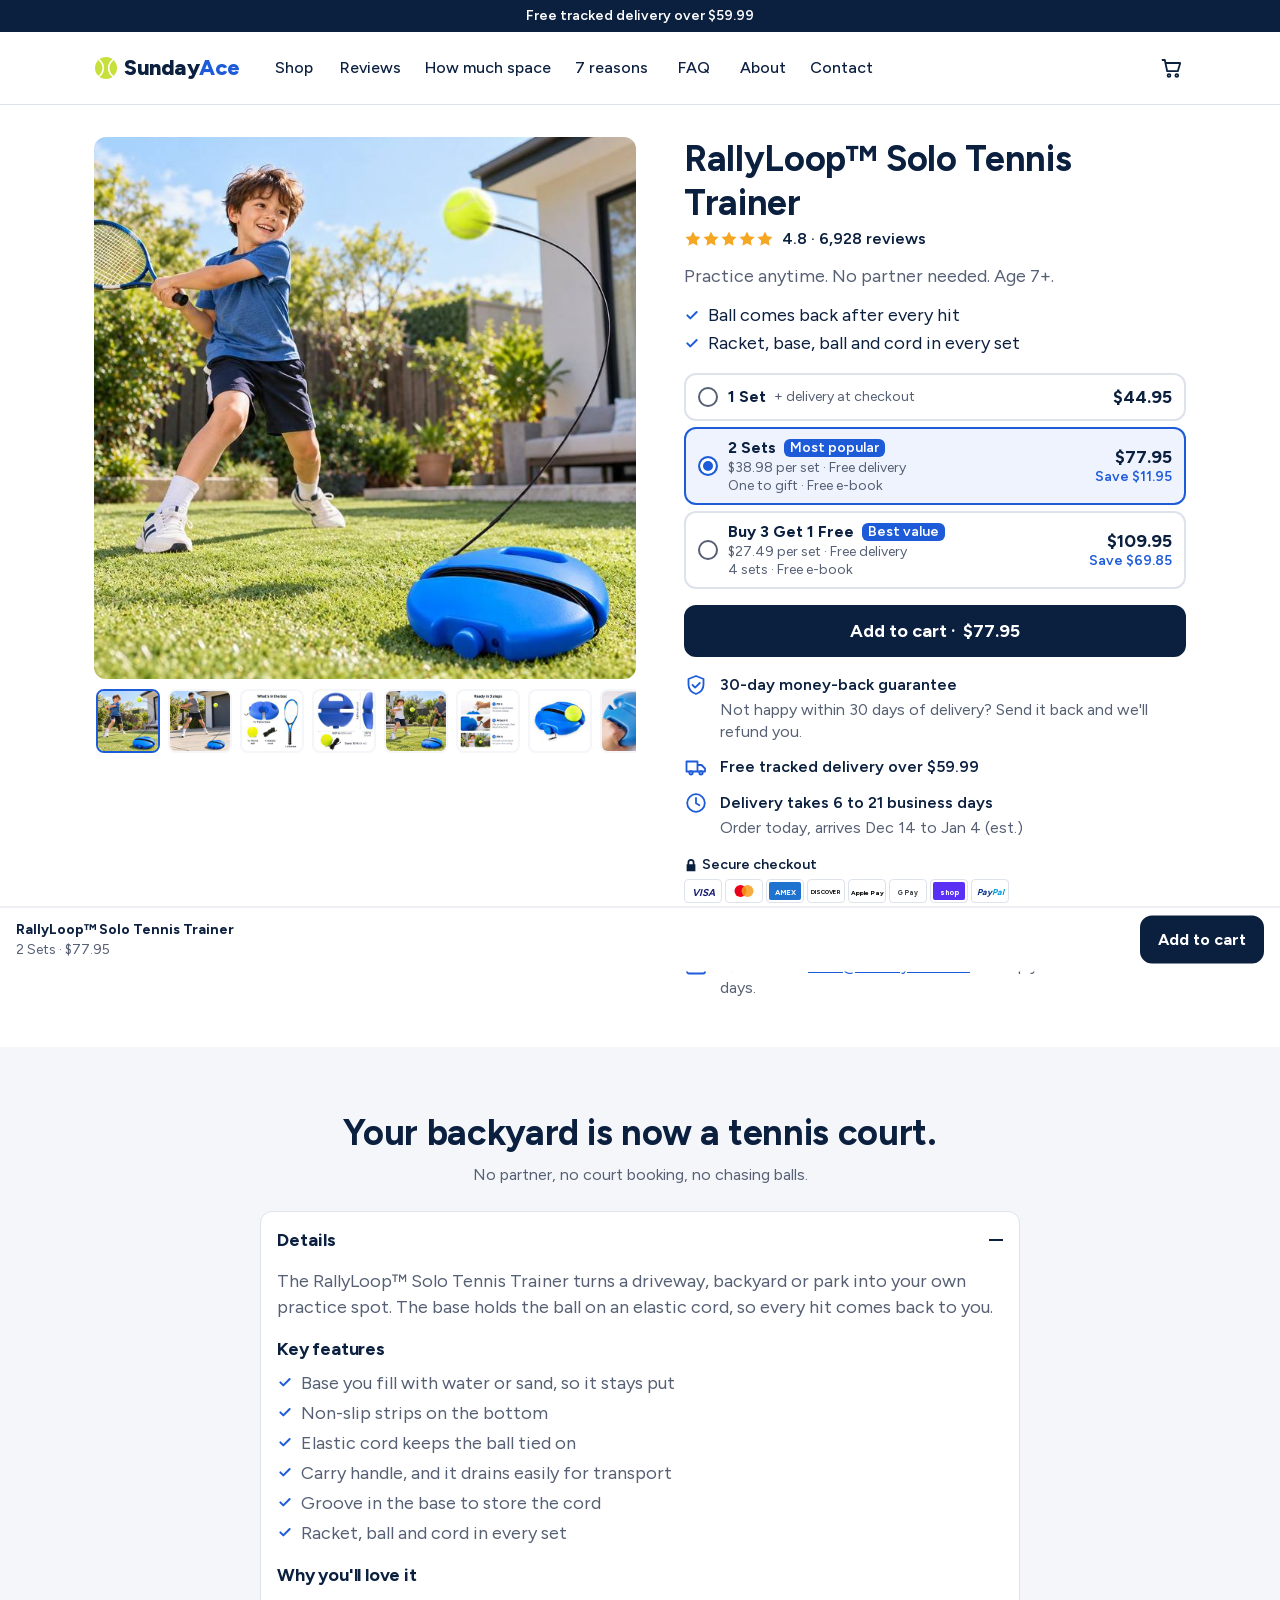
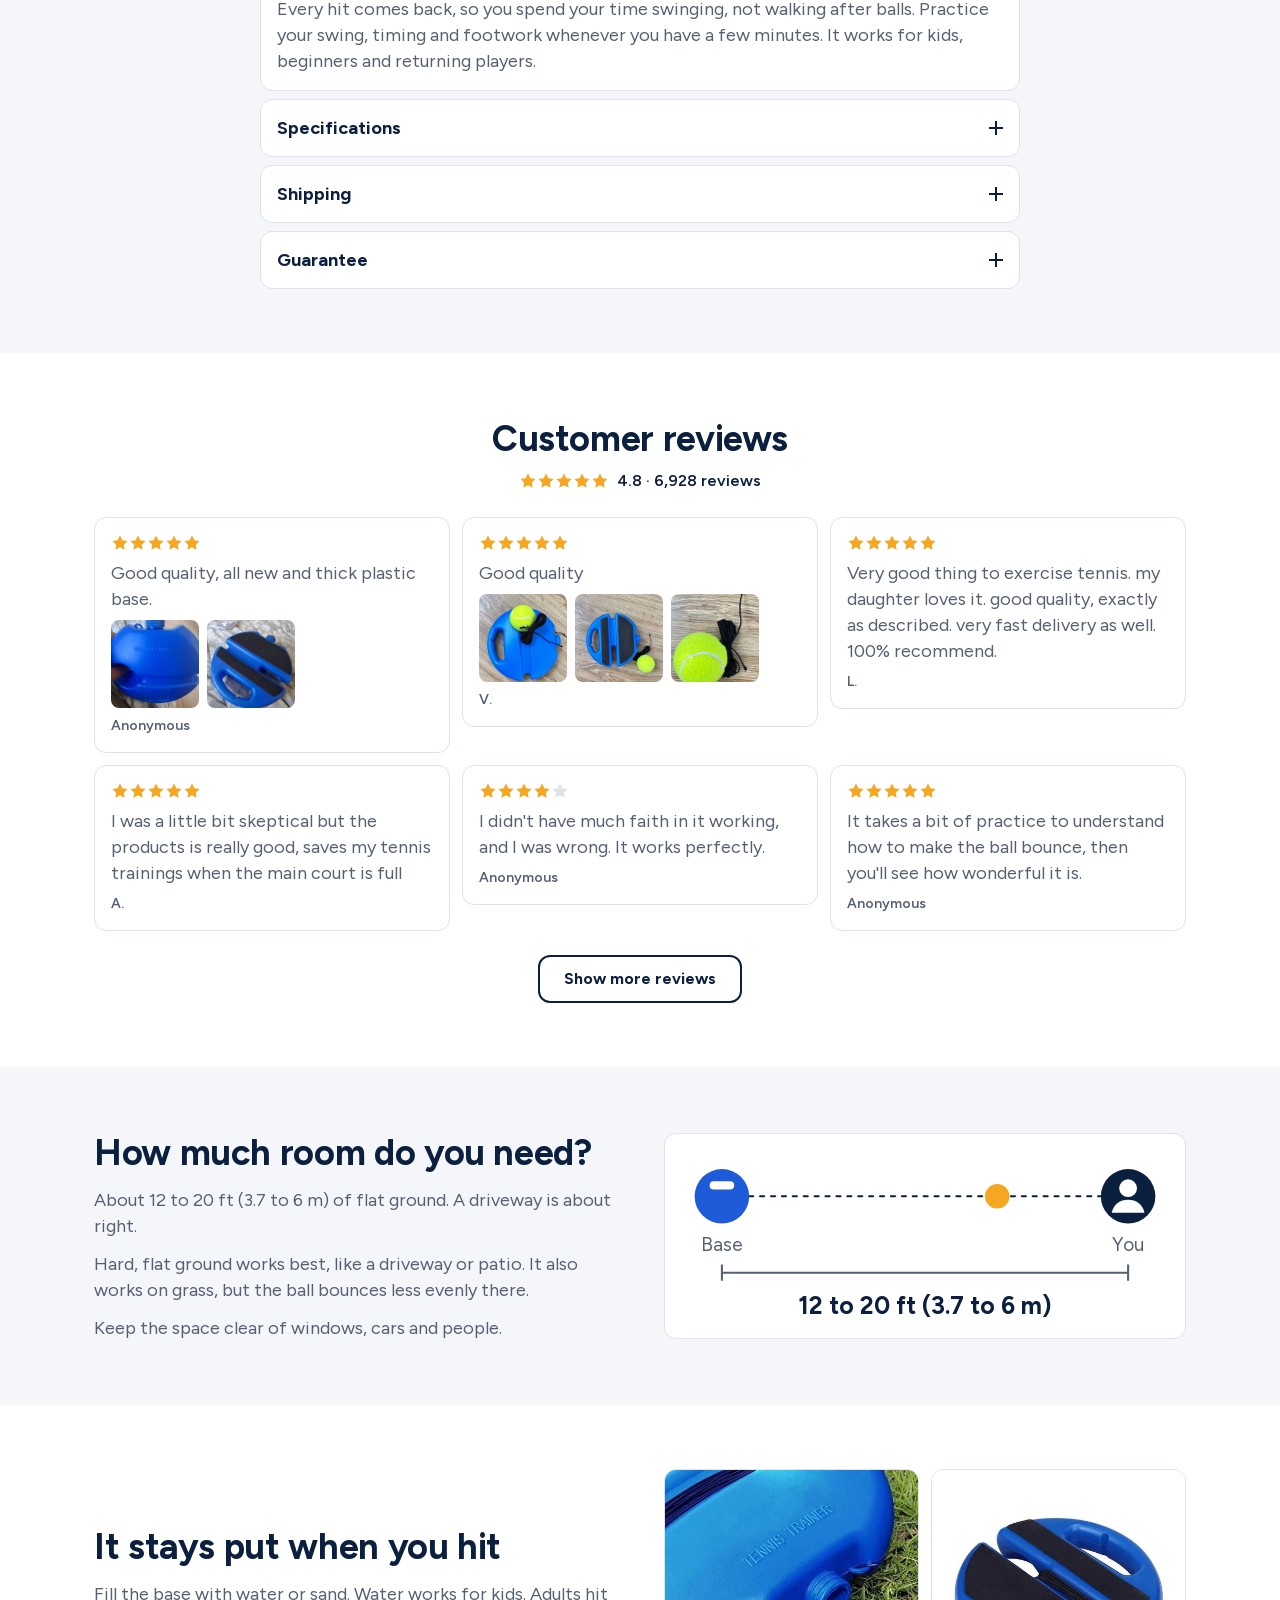
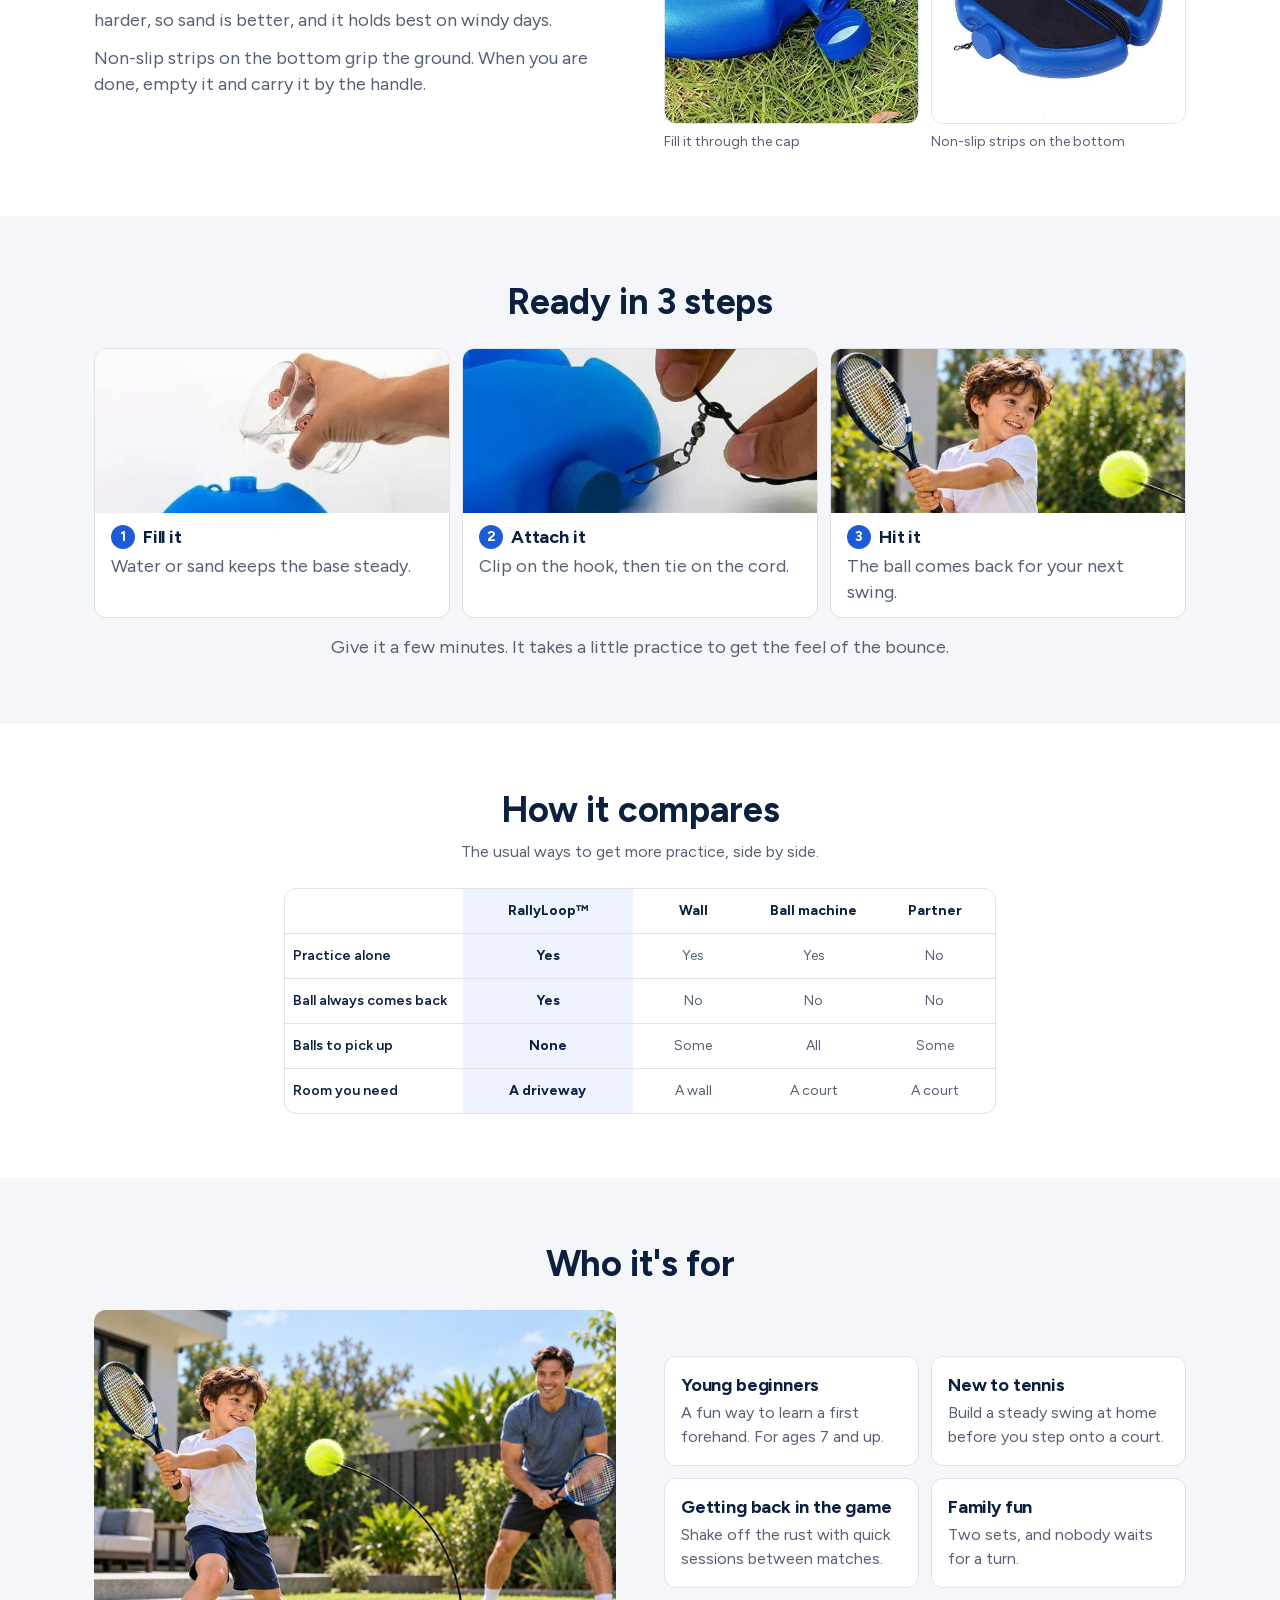
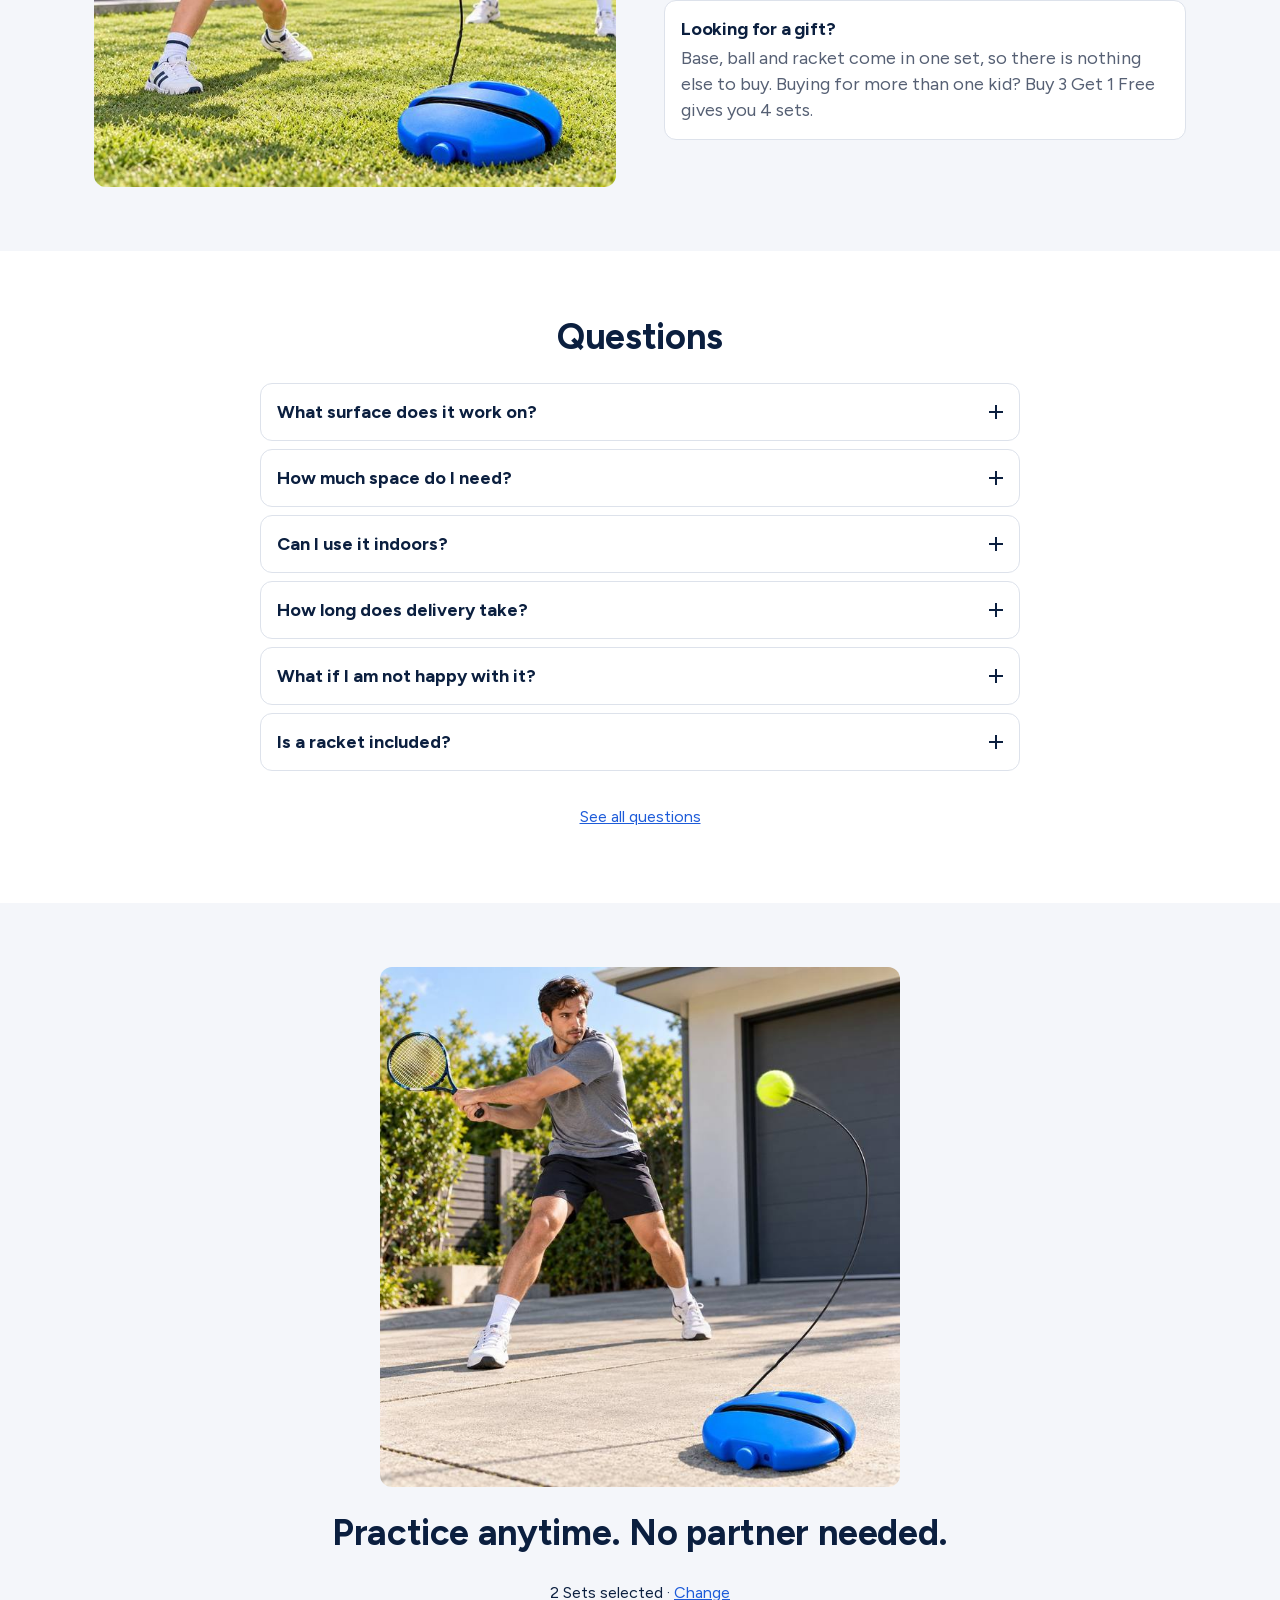
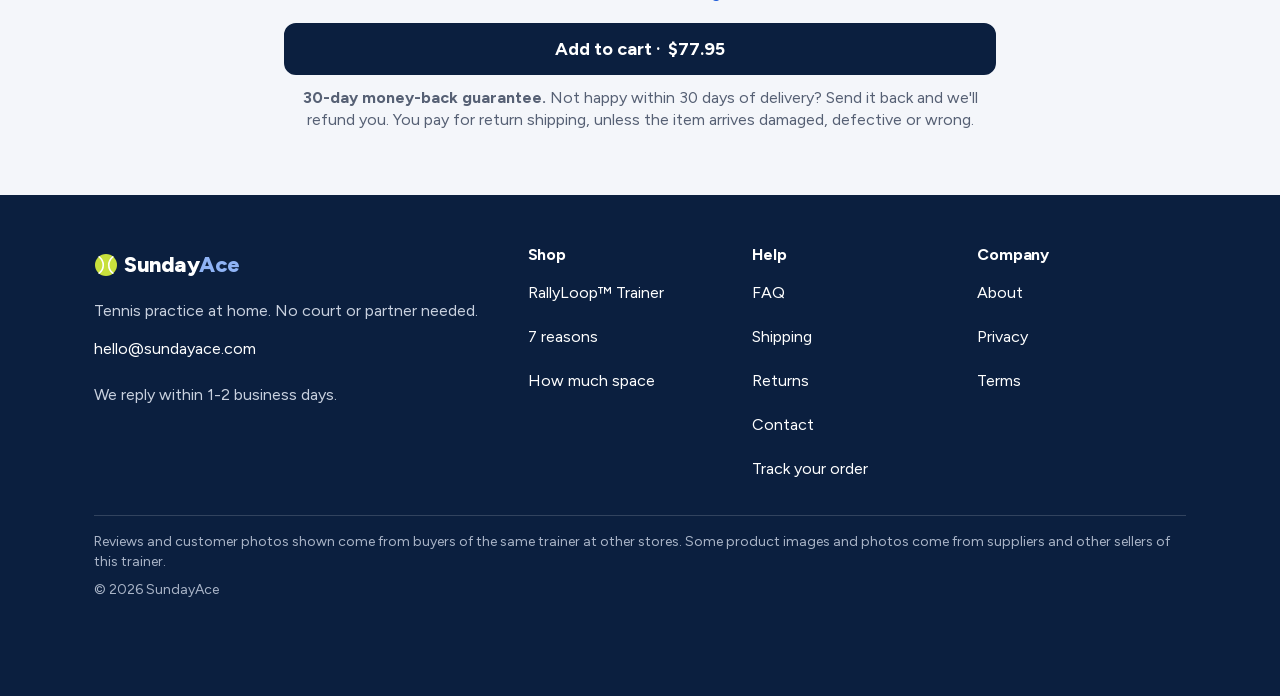
==== commit 990b6fd6: "SundayAce: Name und Domain, Wortmarke statt Logo-Bild, 6,928 neben den Sternen Co-Authored-By: Claud" ====
--- a/index.html
+++ b/index.html
@@ -5,7 +5,7 @@
 <meta name="viewport" content="width=device-width,initial-scale=1,viewport-fit=cover">
 <meta name="robots" content="noindex,nofollow">
 <meta name="theme-color" content="#0B1F3F">
-<title>RallyLoop™ Solo Tennis Trainer | Desk'd Up</title>
+<title>RallyLoop™ Solo Tennis Trainer | SundayAce</title>
 <meta name="description" content="The RallyLoop™ Solo Tennis Trainer: Practice anytime. No partner needed. Racket included with every set. Free tracked delivery over $59.99. 30-day money-back guarantee.">
 <link rel="preload" href="./fonts/Figtree.woff2" as="font" type="font/woff2" crossorigin>
 <script>if(innerWidth<900&&(innerHeight||0)<760)document.documentElement.className+=" flach"</script>
@@ -16,7 +16,7 @@
 <body>
 <div class="band">Free tracked delivery over $59.99</div>
 <header class="kopf"><div class="wrap">
-<a class="logo" href="./index.html" aria-label="Desk&#x27;d Up home"><img src="./img/logo.png" alt="Desk&#x27;d Up" width="334" height="96"></a>
+<a class="logo" href="./index.html" aria-label="SundayAce home"><svg class="logo__ball" viewBox="0 0 24 24" aria-hidden="true"><circle cx="12" cy="12" r="11"/><path d="M5.2 3.8c5.4 4.4 5.4 12 0 16.4M18.8 3.8c-5.4 4.4-5.4 12 0 16.4"/></svg><span class="logo__wort">Sunday<b>Ace</b></span></a>
 <nav class="nav" aria-label="Main"><a href="#kaufen">Shop</a><a href="#reviews">Reviews</a><a href="./pages/space.html">How much space</a><a href="./pages/7-reasons.html">7 reasons</a><a href="./pages/faq.html">FAQ</a><a href="./pages/about.html">About</a><a href="./pages/contact.html">Contact</a></nav>
 <div class="kopf__rechts">
 <button type="button" class="symbol menue-knopf" data-auf="menue" aria-label="Open menu"><svg viewBox="0 0 24 24" aria-hidden="true"><path d="M3 6.5h18M3 12h18M3 17.5h18"/></svg></button>
@@ -32,7 +32,7 @@
 </div>
 <div class="kauf">
 <h1 class="titel">RallyLoop™ Solo Tennis Trainer</h1>
-<a class="wertung" href="#reviews"><span class="sterne" style="--voll:97.8%" role="img" aria-label="Rated 4.8 out of 5 stars"></span><span>4.8 &middot; 27 reviews</span></a>
+<a class="wertung" href="#reviews"><span class="sterne" style="--voll:97.8%" role="img" aria-label="Rated 4.8 out of 5 stars"></span><span>4.8 &middot; 6,928 reviews</span></a>
 <p class="satz">Practice anytime. No partner needed. Age 7+.</p>
 <ul class="haken">
 <li>Ball comes back after every hit</li>
@@ -62,7 +62,7 @@
 <div class="zahlung" aria-label="Payment methods"><span class="zahlung__sicher"><svg viewBox="0 0 16 16" width="14" height="14" aria-hidden="true"><path fill="currentColor" d="M4 7V5a4 4 0 0 1 8 0v2h1v8H3V7h1zm2 0h4V5a2 2 0 0 0-4 0v2z"/></svg>Secure checkout</span><svg viewBox="0 0 38 24" width="38" height="24" role="img" aria-label="Visa"><rect x=".5" y=".5" width="37" height="23" rx="3.5" fill="#fff" stroke="#DDE2EB"/><text x="19" y="16.5" text-anchor="middle" font-style="italic" font-size="10" fill="#1a1f71">VISA</text></svg><svg viewBox="0 0 38 24" width="38" height="24" role="img" aria-label="Mastercard"><rect x=".5" y=".5" width="37" height="23" rx="3.5" fill="#fff" stroke="#DDE2EB"/><circle cx="15.5" cy="12" r="6" fill="#eb001b"/><circle cx="22.5" cy="12" r="6" fill="#f79e1b" fill-opacity=".85"/></svg><svg viewBox="0 0 38 24" width="38" height="24" role="img" aria-label="American Express"><rect x=".5" y=".5" width="37" height="23" rx="3.5" fill="#fff" stroke="#DDE2EB"/><rect x="3" y="3" width="32" height="18" rx="2" fill="#1f72cd"/><text x="19" y="15.5" text-anchor="middle" font-size="7.5" fill="#fff">AMEX</text></svg><svg viewBox="0 0 38 24" width="38" height="24" role="img" aria-label="Discover"><rect x=".5" y=".5" width="37" height="23" rx="3.5" fill="#fff" stroke="#DDE2EB"/><text x="19" y="15" text-anchor="middle" font-size="6" fill="#111">DISCOVER</text></svg><svg viewBox="0 0 38 24" width="38" height="24" role="img" aria-label="Apple Pay"><rect x=".5" y=".5" width="37" height="23" rx="3.5" fill="#fff" stroke="#DDE2EB"/><text x="19" y="15.5" text-anchor="middle" font-size="6.5" fill="#000">Apple Pay</text></svg><svg viewBox="0 0 38 24" width="38" height="24" role="img" aria-label="Google Pay"><rect x=".5" y=".5" width="37" height="23" rx="3.5" fill="#fff" stroke="#DDE2EB"/><text x="19" y="15.5" text-anchor="middle" font-size="6.8" fill="#3c4043">G Pay</text></svg><svg viewBox="0 0 38 24" width="38" height="24" role="img" aria-label="Shop Pay"><rect x=".5" y=".5" width="37" height="23" rx="3.5" fill="#fff" stroke="#DDE2EB"/><rect x="3" y="3" width="32" height="18" rx="2" fill="#5a31f4"/><text x="19" y="15.5" text-anchor="middle" font-size="7.5" fill="#fff">shop</text></svg><svg viewBox="0 0 38 24" width="38" height="24" role="img" aria-label="PayPal"><rect x=".5" y=".5" width="37" height="23" rx="3.5" fill="#fff" stroke="#DDE2EB"/><text x="19" y="15.5" text-anchor="middle" font-style="italic" font-size="8.5"><tspan fill="#003087">Pay</tspan><tspan fill="#009cde">Pal</tspan></text></svg></div>
 <ul class="zusagen">
 <li><a class="zusagen__sprung" href="#platz"><svg viewBox="0 0 24 24" aria-hidden="true"><path d="M3 12h18M6.5 8.5L3 12l3.5 3.5M17.5 8.5L21 12l-3.5 3.5"/></svg><strong>Needs about 12 to 20 ft of flat ground</strong></a></li>
-<li><svg viewBox="0 0 24 24" aria-hidden="true"><rect x="3" y="5.5" width="18" height="13" rx="2"/><path d="M3.5 7l8.5 6 8.5-6"/></svg><div class="zusagen__frage">Questions? <a href="mailto:info@deskdup.com">info@deskdup.com</a>. We reply within 1-2 business days.</div></li>
+<li><svg viewBox="0 0 24 24" aria-hidden="true"><rect x="3" y="5.5" width="18" height="13" rx="2"/><path d="M3.5 7l8.5 6 8.5-6"/></svg><div class="zusagen__frage">Questions? <a href="mailto:hello@sundayace.com">hello@sundayace.com</a>. We reply within 1-2 business days.</div></li>
 </ul>
 </div>
 </div></section>
@@ -109,7 +109,7 @@
 </div></section>
 
 <section class="abschnitt" id="reviews"><div class="wrap">
-<div class="kopfzeile"><h2>Customer reviews</h2><div class="sterne-zeile"><span class="sterne" style="--voll:97.8%" role="img" aria-label="Rated 4.8 out of 5 stars"></span><span>4.8 &middot; 27 reviews</span></div></div>
+<div class="kopfzeile"><h2>Customer reviews</h2><div class="sterne-zeile"><span class="sterne" style="--voll:97.8%" role="img" aria-label="Rated 4.8 out of 5 stars"></span><span>4.8 &middot; 6,928 reviews</span></div></div>
 <div class="stimmen"><article class="karte stimme"><span class="sterne" style="--voll:100%" role="img" aria-label="5 out of 5 stars"></span><p class="stimme__text">Good quality, all new and thick plastic base.</p><div class="stimme__fotos"><a class="stimme__foto" href="img/k/k0_0.jpg" data-gross aria-label="View customer photo larger"><img src="img/k/k0_0-t.jpg" alt="Customer photo" width="240" height="240" loading="lazy" decoding="async"></a><a class="stimme__foto" href="img/k/k0_1.jpg" data-gross aria-label="View customer photo larger"><img src="img/k/k0_1-t.jpg" alt="Customer photo" width="240" height="240" loading="lazy" decoding="async"></a></div><p class="stimme__name">Anonymous</p></article><article class="karte stimme"><span class="sterne" style="--voll:100%" role="img" aria-label="5 out of 5 stars"></span><p class="stimme__text">Good quality</p><div class="stimme__fotos"><a class="stimme__foto" href="img/k/k1_0.jpg" data-gross aria-label="View customer photo larger"><img src="img/k/k1_0-t.jpg" alt="Customer photo" width="240" height="240" loading="lazy" decoding="async"></a><a class="stimme__foto" href="img/k/k1_1.jpg" data-gross aria-label="View customer photo larger"><img src="img/k/k1_1-t.jpg" alt="Customer photo" width="240" height="240" loading="lazy" decoding="async"></a><a class="stimme__foto" href="img/k/k1_2.jpg" data-gross aria-label="View customer photo larger"><img src="img/k/k1_2-t.jpg" alt="Customer photo" width="240" height="240" loading="lazy" decoding="async"></a></div><p class="stimme__name">V.</p></article><article class="karte stimme"><span class="sterne" style="--voll:100%" role="img" aria-label="5 out of 5 stars"></span><p class="stimme__text">Very good thing to exercise tennis. my daughter loves it. good quality, exactly as described. very fast delivery as well. 100% recommend.</p><p class="stimme__name">L.</p></article><article class="karte stimme"><span class="sterne" style="--voll:100%" role="img" aria-label="5 out of 5 stars"></span><p class="stimme__text">I was a little bit skeptical but the products is really good, saves my tennis trainings when the main court is full</p><p class="stimme__name">A.</p></article><article class="karte stimme"><span class="sterne" style="--voll:80%" role="img" aria-label="4 out of 5 stars"></span><p class="stimme__text">I didn't have much faith in it working, and I was wrong. It works perfectly.</p><p class="stimme__name">Anonymous</p></article><article class="karte stimme"><span class="sterne" style="--voll:100%" role="img" aria-label="5 out of 5 stars"></span><p class="stimme__text">It takes a bit of practice to understand how to make the ball bounce, then you'll see how wonderful it is.</p><p class="stimme__name">Anonymous</p></article><article class="karte stimme" hidden><span class="sterne" style="--voll:100%" role="img" aria-label="5 out of 5 stars"></span><p class="stimme__text">It was fun for my 11-year-old child; he liked it a lot at first but wasn't interested, but then he started playing and now he loves it. He wants to go to the park every day to play. I also liked it; it's healthy exercise and very entertaining.</p><p class="stimme__name">Anonymous</p></article><article class="karte stimme" hidden><span class="sterne" style="--voll:100%" role="img" aria-label="5 out of 5 stars"></span><p class="stimme__text">I found them in 15 days. It does its job very well, managing to hold the recoil from the ball launch effectively. The elastic thread is very functional.</p><p class="stimme__name">Anonymous</p></article><article class="karte stimme" hidden><span class="sterne" style="--voll:80%" role="img" aria-label="4 out of 5 stars"></span><p class="stimme__text">The item arrived in good condition and has a nice finish. You need to take it easy; it was a gift for a child and for now it serves its purpose.</p><p class="stimme__name">Anonymous</p></article><article class="karte stimme" hidden><span class="sterne" style="--voll:100%" role="img" aria-label="5 out of 5 stars"></span><p class="stimme__text">I’ve used it and so far it’s great 🎾☀️the tennis ball is bouncy as it should be 🎾💨no complaints 👍</p><p class="stimme__name">Anonymous</p></article><article class="karte stimme" hidden><span class="sterne" style="--voll:100%" role="img" aria-label="5 out of 5 stars"></span><p class="stimme__text">It arrived intact and matches the description. Let's see how long it can withstand my kids :)</p><p class="stimme__name">M.</p></article><article class="karte stimme" hidden><span class="sterne" style="--voll:100%" role="img" aria-label="5 out of 5 stars"></span><p class="stimme__text">The product arrived just as shown in the photos, of good quality, and I would buy it again.</p><p class="stimme__name">M.</p></article><article class="karte stimme" hidden><span class="sterne" style="--voll:100%" role="img" aria-label="5 out of 5 stars"></span><p class="stimme__text">It arrived quite quickly, shipped perfectly. Very useful for beginners.</p><p class="stimme__name">F.</p></article><article class="karte stimme" hidden><span class="sterne" style="--voll:100%" role="img" aria-label="5 out of 5 stars"></span><p class="stimme__text">Very good item, the ball doesn't bounce much but it's fine.</p><p class="stimme__name">C.</p></article><article class="karte stimme" hidden><span class="sterne" style="--voll:100%" role="img" aria-label="5 out of 5 stars"></span><p class="stimme__text">It helps with practicing tennis by adjusting the distance.</p><p class="stimme__name">Anonymous</p></article><article class="karte stimme" hidden><span class="sterne" style="--voll:100%" role="img" aria-label="5 out of 5 stars"></span><p class="stimme__text">Everything was great, I will repeat it again, thank you.</p><p class="stimme__name">Anonymous</p></article><article class="karte stimme" hidden><span class="sterne" style="--voll:100%" role="img" aria-label="5 out of 5 stars"></span><p class="stimme__text">Excellent, works perfectly, arrived well packaged.</p><p class="stimme__name">Anonymous</p></article><article class="karte stimme" hidden><span class="sterne" style="--voll:100%" role="img" aria-label="5 out of 5 stars"></span><p class="stimme__text">It's very good for single person training .</p><p class="stimme__name">Anonymous</p></article><article class="karte stimme" hidden><span class="sterne" style="--voll:100%" role="img" aria-label="5 out of 5 stars"></span><p class="stimme__text">Good product, just as shown in the image.</p><p class="stimme__name">D.</p></article><article class="karte stimme" hidden><span class="sterne" style="--voll:80%" role="img" aria-label="4 out of 5 stars"></span><p class="stimme__text">It looks very good, we need to try it.</p><p class="stimme__name">E.</p></article><article class="karte stimme" hidden><span class="sterne" style="--voll:100%" role="img" aria-label="5 out of 5 stars"></span><p class="stimme__text">Pretty good. value for money product</p><p class="stimme__name">Anonymous</p></article><article class="karte stimme" hidden><span class="sterne" style="--voll:100%" role="img" aria-label="5 out of 5 stars"></span><p class="stimme__text">A good tool for practicing serving.</p><p class="stimme__name">I.</p></article><article class="karte stimme" hidden><span class="sterne" style="--voll:100%" role="img" aria-label="5 out of 5 stars"></span><p class="stimme__text">Excellent product, fast delivery</p><p class="stimme__name">M.</p></article><article class="karte stimme" hidden><span class="sterne" style="--voll:100%" role="img" aria-label="5 out of 5 stars"></span><p class="stimme__text">It's so good, so good, so good.</p><p class="stimme__name">Anonymous</p></article><article class="karte stimme" hidden><span class="sterne" style="--voll:100%" role="img" aria-label="5 out of 5 stars"></span><p class="stimme__text">everything perfect and fast</p><p class="stimme__name">A.</p></article><article class="karte stimme" hidden><span class="sterne" style="--voll:100%" role="img" aria-label="5 out of 5 stars"></span><p class="stimme__text">The product is very good!!</p><p class="stimme__name">M.</p></article><article class="karte stimme" hidden><span class="sterne" style="--voll:100%" role="img" aria-label="5 out of 5 stars"></span><p class="stimme__text">Everything is great.</p><p class="stimme__name">D.</p></article></div>
 <p class="mitte"><button type="button" class="knopf knopf--zweit" data-mehr>Show more reviews</button></p>
 </div></section>
@@ -186,13 +186,13 @@
 </main>
 <footer class="fuss"><div class="wrap">
 <div class="fuss__spalten">
-<div class="fuss__marke"><a class="fuss__logo" href="./index.html" aria-label="Desk&#x27;d Up home"><img src="./img/logo_weiss.png" alt="Desk&#x27;d Up" width="334" height="96" loading="lazy" decoding="async"></a>
+<div class="fuss__marke"><a class="fuss__logo" href="./index.html" aria-label="SundayAce home"><svg class="logo__ball" viewBox="0 0 24 24" aria-hidden="true"><circle cx="12" cy="12" r="11"/><path d="M5.2 3.8c5.4 4.4 5.4 12 0 16.4M18.8 3.8c-5.4 4.4-5.4 12 0 16.4"/></svg><span class="logo__wort">Sunday<b>Ace</b></span></a>
 <p>Tennis practice at home. No court or partner needed.</p>
-<a href="mailto:info@deskdup.com">info@deskdup.com</a>
+<a href="mailto:hello@sundayace.com">hello@sundayace.com</a>
 <p>We reply within 1-2 business days.</p></div>
-<div><h3>Shop</h3><ul><li><a href="./index.html">RallyLoop™ Trainer</a></li><li><a href="./pages/7-reasons.html">7 reasons</a></li><li><a href="./pages/space.html">How much space</a></li></ul></div><div><h3>Help</h3><ul><li><a href="./pages/faq.html">FAQ</a></li><li><a href="./pages/shipping.html">Shipping</a></li><li><a href="./pages/returns.html">Returns</a></li><li><a href="./pages/contact.html">Contact</a></li><li><a href="mailto:info@deskdup.com?subject=Where%20is%20my%20order%3F">Track your order</a></li></ul></div><div><h3>Company</h3><ul><li><a href="./pages/about.html">About</a></li><li><a href="./pages/privacy.html">Privacy</a></li><li><a href="./pages/terms.html">Terms</a></li></ul></div>
-</div>
-<div class="fuss__klein"><p>Reviews and customer photos shown come from buyers of the same trainer at other stores. Some product images and photos come from suppliers and other sellers of this trainer.</p><p>&copy; 2026 Desk'd Up</p></div>
+<div><h3>Shop</h3><ul><li><a href="./index.html">RallyLoop™ Trainer</a></li><li><a href="./pages/7-reasons.html">7 reasons</a></li><li><a href="./pages/space.html">How much space</a></li></ul></div><div><h3>Help</h3><ul><li><a href="./pages/faq.html">FAQ</a></li><li><a href="./pages/shipping.html">Shipping</a></li><li><a href="./pages/returns.html">Returns</a></li><li><a href="./pages/contact.html">Contact</a></li><li><a href="mailto:hello@sundayace.com?subject=Where%20is%20my%20order%3F">Track your order</a></li></ul></div><div><h3>Company</h3><ul><li><a href="./pages/about.html">About</a></li><li><a href="./pages/privacy.html">Privacy</a></li><li><a href="./pages/terms.html">Terms</a></li></ul></div>
+</div>
+<div class="fuss__klein"><p>Reviews and customer photos shown come from buyers of the same trainer at other stores. Some product images and photos come from suppliers and other sellers of this trainer.</p><p>&copy; 2026 SundayAce</p></div>
 </div></footer>
 <div class="klebe"><div class="klebe__text"><strong>RallyLoop™ Solo Tennis Trainer</strong><span><span data-name>2 Sets</span> &middot; <span data-preis>$77.95</span></span></div><button type="button" class="knopf" data-kauf>Add to cart</button></div>
 <div class="grossbild" role="dialog" aria-modal="true" aria-label="Customer photo" hidden><button type="button" class="symbol" aria-label="Close photo"><svg viewBox="0 0 24 24" aria-hidden="true"><path d="M5.5 5.5l13 13M18.5 5.5l-13 13"/></svg></button><img alt="Customer photo"></div>
--- a/assets/shop.css
+++ b/assets/shop.css
@@ -1,4 +1,4 @@
-/* Desk'd Up, Vorschau RallyLoop. Ein Gestaltungssystem:
+/* SundayAce, Vorschau RallyLoop. Ein Gestaltungssystem:
    Schrift: Figtree 400/600/700. Farben: Navy (Logo, Knopf, Text), Blau (Auswahl, Haken, Links), Bernstein (nur Sterne), dazu Weiss und Grau.
    Abstand: 4 8 12 16 24 32 48 64. Schriftgroessen: 14 16 18 22 28 36. Ein Knopf, eine Karte, Radius ueberall 12. */
 @font-face{font-family:'Figtree';font-weight:300 900;font-style:normal;font-display:swap;src:url('../fonts/Figtree.woff2') format('woff2')}
@@ -34,8 +34,12 @@
 .band{background:var(--navy);color:var(--weiss);font-size:14px;font-weight:600;line-height:20px;text-align:center;padding:var(--s1) var(--s4)}
 .kopf{background:var(--weiss);border-bottom:1px solid var(--linie)}
 .kopf .wrap{display:flex;align-items:center;gap:var(--s2);height:48px}
-.logo{display:block;flex:none;padding:6px 0}
-.logo img{height:32px;width:auto}
+.logo{display:flex;align-items:center;gap:6px;flex:none;height:44px;color:var(--navy);text-decoration:none}
+.logo__ball{flex:none;width:24px;height:24px}
+.logo__ball circle{fill:#C8E03C}
+.logo__ball path{fill:none;stroke:var(--weiss);stroke-width:1.6;stroke-linecap:round}
+.logo__wort{font-size:22px;font-weight:800;line-height:32px;letter-spacing:-.02em}
+.logo__wort b{font-weight:800;color:var(--blau)}
 .nav{display:none}
 .kopf__rechts{display:flex;align-items:center;margin-left:auto;margin-right:calc(var(--s2) * -1)}
 .symbol{position:relative;display:flex;align-items:center;justify-content:center;width:44px;height:44px;padding:0;border:0;background:none;cursor:pointer;color:var(--navy)}
@@ -213,8 +217,8 @@
 .fuss{background:var(--navy);color:#C9D1DF;padding:var(--s7) 0 96px}
 .fuss__spalten{display:grid;grid-template-columns:1fr 1fr;gap:var(--s5) var(--s4)}
 .fuss__marke{grid-column:1/-1}
-.fuss__marke img{height:32px;width:auto}
-.fuss__logo{display:inline-block!important;padding:6px 0!important;margin:0!important}
+.fuss__logo{display:inline-flex!important;align-items:center;gap:6px;height:44px;padding:0!important;margin:0!important;color:var(--weiss);text-decoration:none}
+.fuss__logo .logo__wort b{color:#8FB3F5}
 .fuss__marke p{margin-top:var(--s3)}
 .fuss a{color:var(--weiss);text-decoration:none}
 .fuss__marke a{display:inline-block;padding:10px 0;margin-top:var(--s1)}
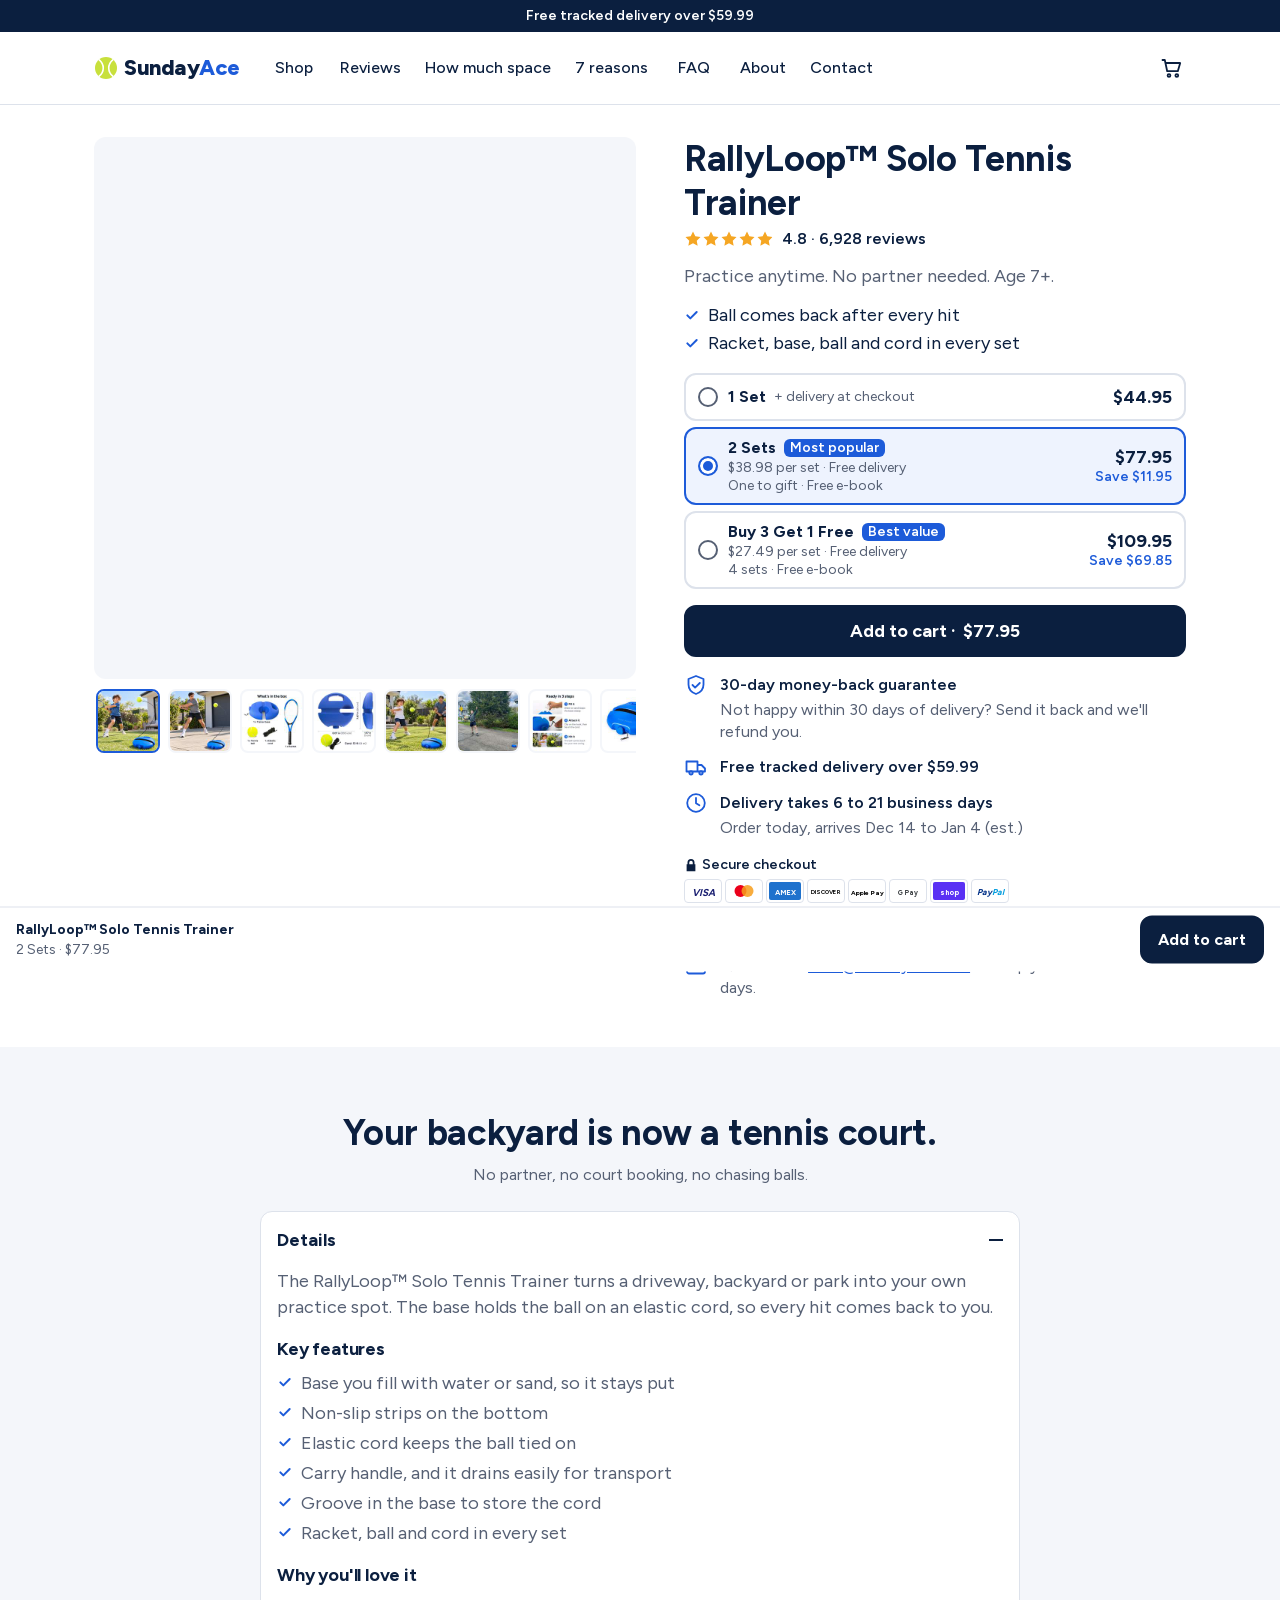
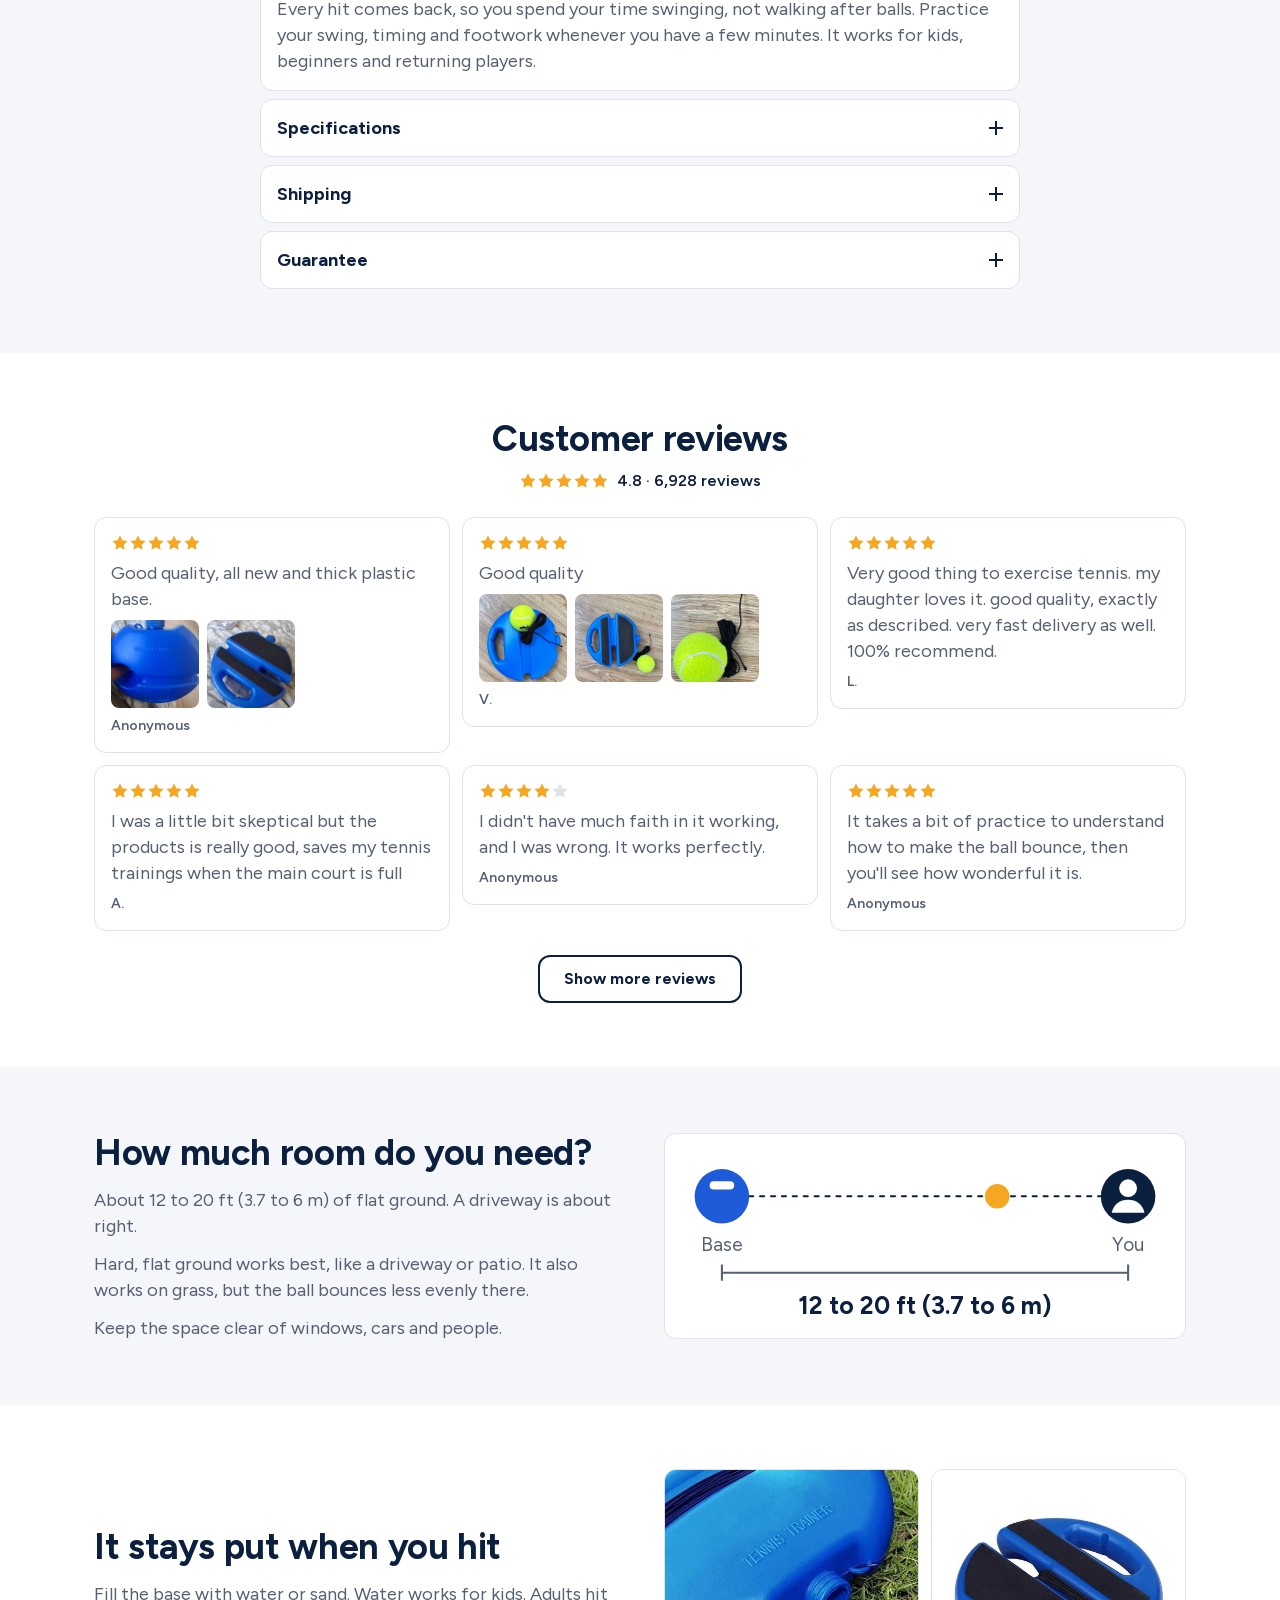
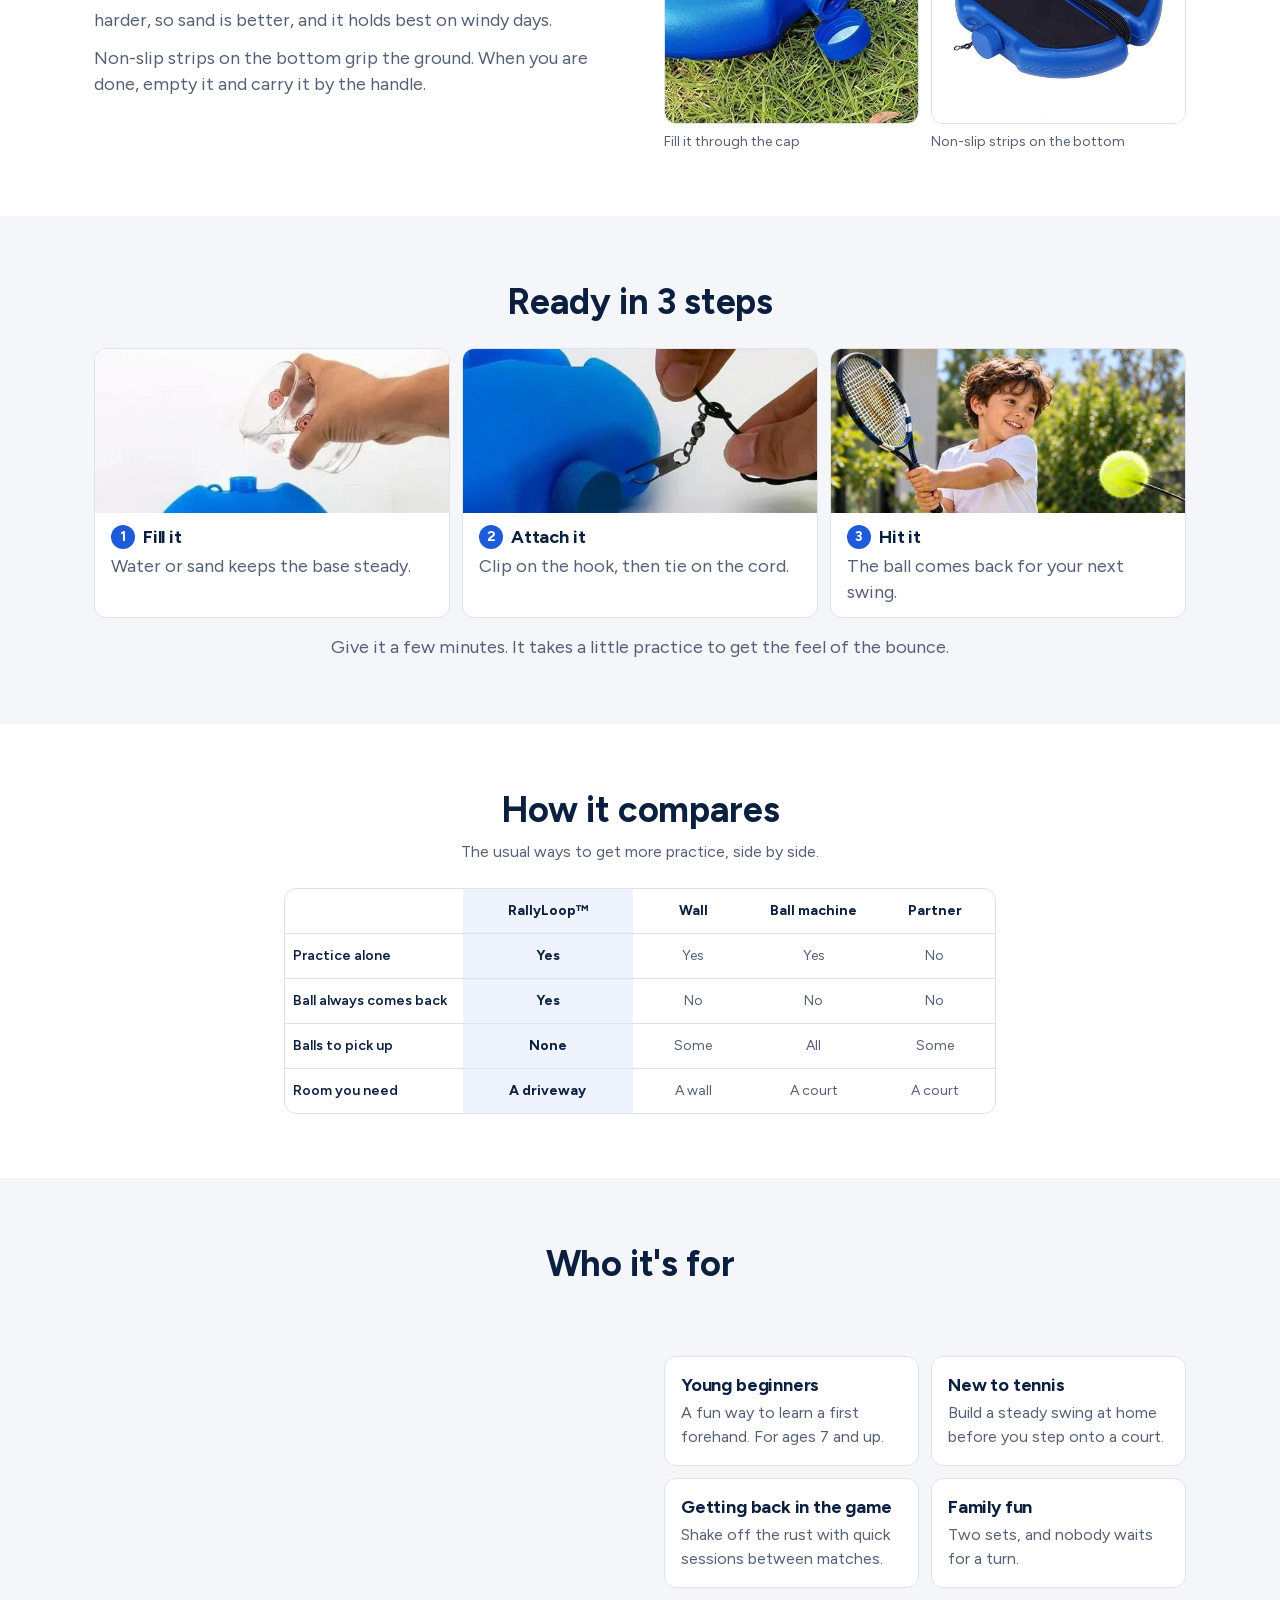
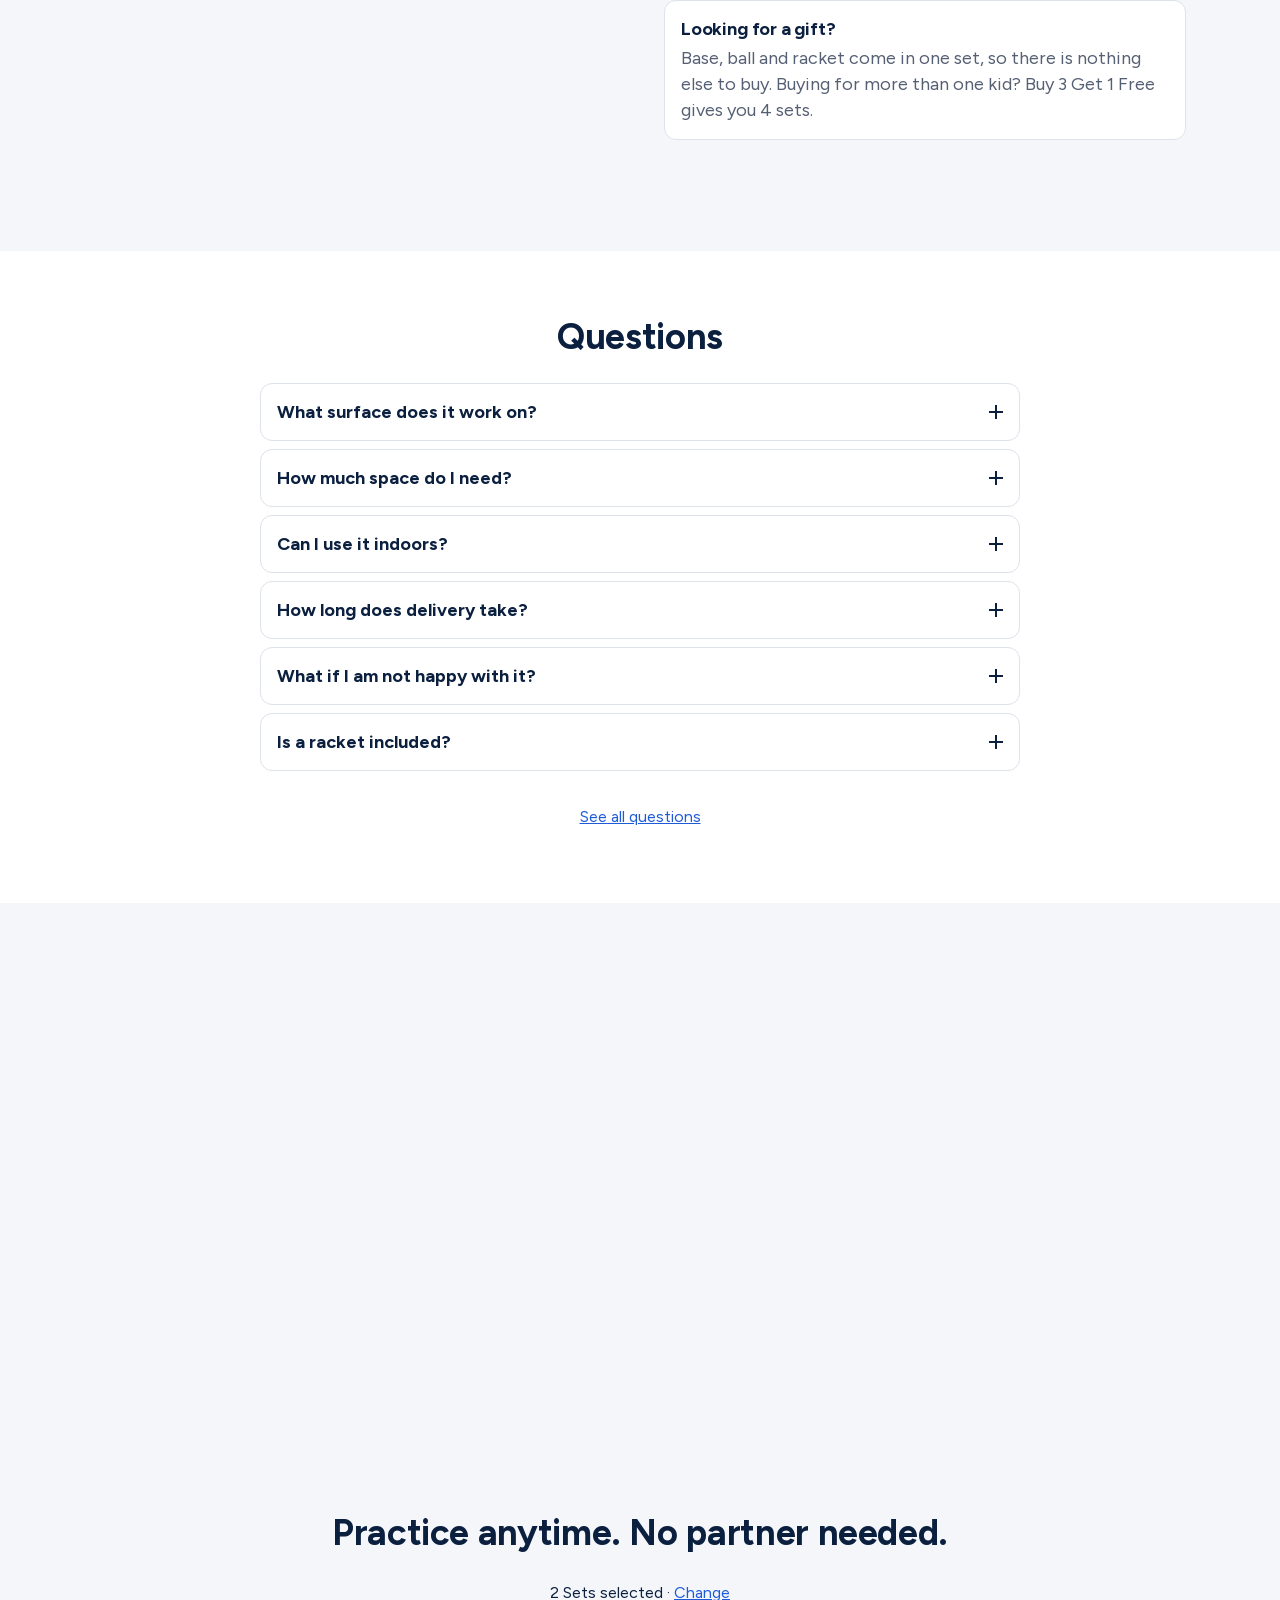
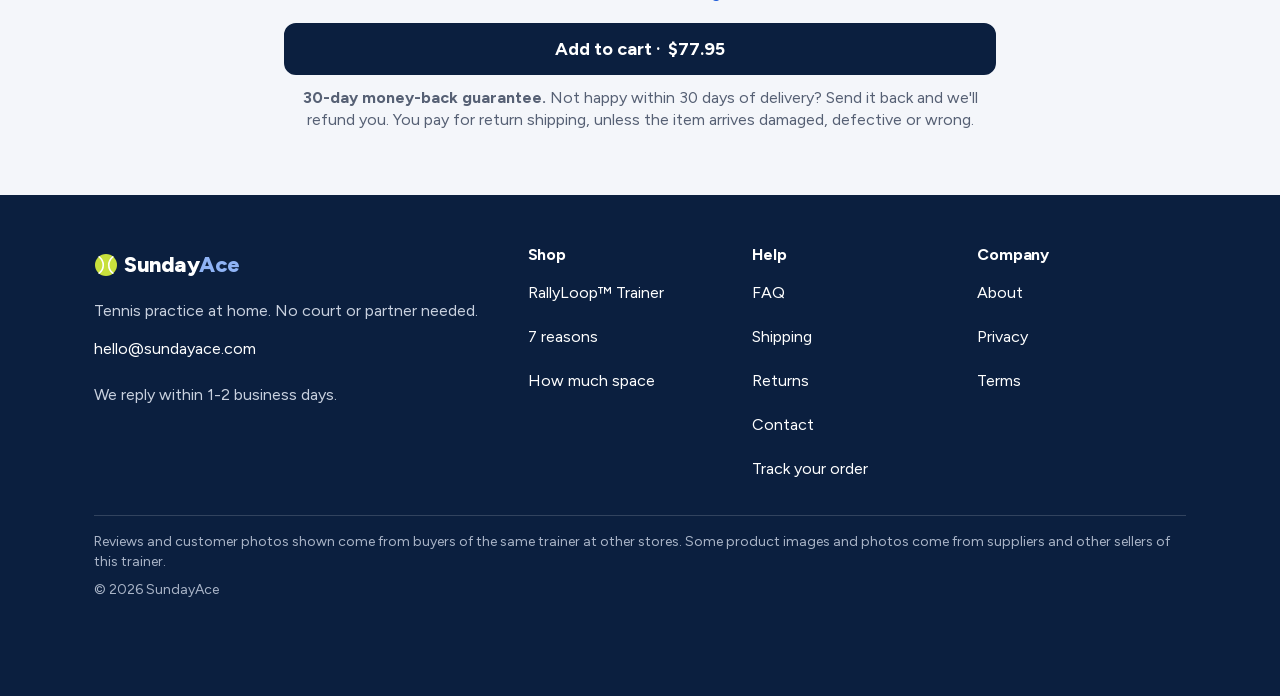
==== commit 49c4d15f: "Echtes Foto in der Galerie, Zaehler schmaler Co-Authored-By: Claude Opus 5.5 <noreply@anthropic.com>" ====
--- a/index.html
+++ b/index.html
@@ -26,9 +26,9 @@
 <main>
 <section class="produkt" id="kaufen"><div class="wrap">
 <div class="galerie">
-<div class="galerie__haupt"><div class="galerie__spur" tabindex="0" role="group" aria-label="Product images"><figure class="folie folie--fuellt"><img src="img/01_erstes_bild-720.jpg" srcset="img/01_erstes_bild-480.jpg 480w, img/01_erstes_bild-720.jpg 720w, img/01_erstes_bild-1000.jpg 1000w" sizes="(min-width:900px) min(560px,46vw), calc(100vw - 32px)" alt="A boy hits a tennis ball tied to the blue RallyLoop base in his backyard" width="1000" height="1000" decoding="async" fetchpriority="high"></figure><figure class="folie folie--fuellt"><img src="img/02_anwendung_erwachsener-720.jpg" srcset="img/02_anwendung_erwachsener-480.jpg 480w, img/02_anwendung_erwachsener-720.jpg 720w, img/02_anwendung_erwachsener-1000.jpg 1000w" sizes="(min-width:900px) min(560px,46vw), calc(100vw - 32px)" alt="A man practices his forehand on a driveway with the RallyLoop" width="1000" height="1000" decoding="async" loading="lazy"></figure><figure class="folie"><img src="img/06b_lieferumfang_mit_schlaeger-720.jpg" srcset="img/06b_lieferumfang_mit_schlaeger-480.jpg 480w, img/06b_lieferumfang_mit_schlaeger-720.jpg 720w, img/06b_lieferumfang_mit_schlaeger-1000.jpg 1000w" sizes="(min-width:900px) min(560px,46vw), calc(100vw - 32px)" alt="What&#x27;s in the box: 1 trainer base, 1 tennis ball, 1 elastic cord, 1 racket" width="1000" height="1000" decoding="async" loading="lazy"></figure><figure class="folie"><img src="img/04_masse-720.jpg" srcset="img/04_masse-480.jpg 480w, img/04_masse-720.jpg 720w, img/04_masse-1000.jpg 1000w" sizes="(min-width:900px) min(560px,46vw), calc(100vw - 32px)" alt="The base measures 8.07 x 7.87 x 1.97 inches, the cord is 13 feet long" width="1000" height="1000" decoding="async" loading="lazy"></figure><figure class="folie"><img src="img/05_kind_und_erwachsener-720.jpg" srcset="img/05_kind_und_erwachsener-480.jpg 480w, img/05_kind_und_erwachsener-720.jpg 720w, img/05_kind_und_erwachsener-1000.jpg 1000w" sizes="(min-width:900px) min(560px,46vw), calc(100vw - 32px)" alt="A boy and a man play with the RallyLoop in the backyard" width="1000" height="914" decoding="async" loading="lazy"></figure><figure class="folie"><img src="img/03_aufbau_3_schritte-720.jpg" srcset="img/03_aufbau_3_schritte-480.jpg 480w, img/03_aufbau_3_schritte-720.jpg 720w, img/03_aufbau_3_schritte-1000.jpg 1000w" sizes="(min-width:900px) min(560px,46vw), calc(100vw - 32px)" alt="Ready in 3 steps: fill it, attach it, hit it" width="1000" height="1000" decoding="async" loading="lazy"></figure><figure class="folie"><img src="img/07_freigestellt-720.jpg" srcset="img/07_freigestellt-480.jpg 480w, img/07_freigestellt-720.jpg 720w, img/07_freigestellt-1000.jpg 1000w" sizes="(min-width:900px) min(560px,46vw), calc(100vw - 32px)" alt="The blue RallyLoop base with the ball resting in it" width="1000" height="1000" decoding="async" loading="lazy"></figure><figure class="folie folie--fuellt"><img src="img/08_griff-720.jpg" srcset="img/08_griff-480.jpg 480w, img/08_griff-720.jpg 720w, img/08_griff-1000.jpg 1000w" sizes="(min-width:900px) min(560px,46vw), calc(100vw - 32px)" alt="A hand holds the base by its carry handle" width="1000" height="1000" decoding="async" loading="lazy"></figure><figure class="folie"><img src="img/09_unterseite-720.jpg" srcset="img/09_unterseite-480.jpg 480w, img/09_unterseite-720.jpg 720w, img/09_unterseite-1000.jpg 1000w" sizes="(min-width:900px) min(560px,46vw), calc(100vw - 32px)" alt="The underside of the base with non-slip strips and the cord stored in its groove" width="1000" height="1000" decoding="async" loading="lazy"></figure><figure class="folie folie--fuellt"><img src="img/10_verschluss-720.jpg" srcset="img/10_verschluss-480.jpg 480w, img/10_verschluss-720.jpg 720w, img/10_verschluss-1000.jpg 1000w" sizes="(min-width:900px) min(560px,46vw), calc(100vw - 32px)" alt="The open cap on the side of the base, where water or sand goes in" width="1000" height="1000" decoding="async" loading="lazy"></figure><figure class="folie"><img src="img/11_ball_und_schnur-720.jpg" srcset="img/11_ball_und_schnur-480.jpg 480w, img/11_ball_und_schnur-720.jpg 720w, img/11_ball_und_schnur-1000.jpg 1000w" sizes="(min-width:900px) min(560px,46vw), calc(100vw - 32px)" alt="The tennis ball and the black elastic cord" width="1000" height="1000" decoding="async" loading="lazy"></figure></div>
+<div class="galerie__haupt"><div class="galerie__spur" tabindex="0" role="group" aria-label="Product images"><figure class="folie folie--fuellt"><img src="img/01_erstes_bild-720.jpg" srcset="img/01_erstes_bild-480.jpg 480w, img/01_erstes_bild-720.jpg 720w, img/01_erstes_bild-1000.jpg 1000w" sizes="(min-width:900px) min(560px,46vw), calc(100vw - 32px)" alt="A boy hits a tennis ball tied to the blue RallyLoop base in his backyard" width="1000" height="1000" decoding="async" fetchpriority="high"></figure><figure class="folie folie--fuellt"><img src="img/02_anwendung_erwachsener-720.jpg" srcset="img/02_anwendung_erwachsener-480.jpg 480w, img/02_anwendung_erwachsener-720.jpg 720w, img/02_anwendung_erwachsener-1000.jpg 1000w" sizes="(min-width:900px) min(560px,46vw), calc(100vw - 32px)" alt="A man practices his forehand on a driveway with the RallyLoop" width="1000" height="1000" decoding="async" loading="lazy"></figure><figure class="folie"><img src="img/06b_lieferumfang_mit_schlaeger-720.jpg" srcset="img/06b_lieferumfang_mit_schlaeger-480.jpg 480w, img/06b_lieferumfang_mit_schlaeger-720.jpg 720w, img/06b_lieferumfang_mit_schlaeger-1000.jpg 1000w" sizes="(min-width:900px) min(560px,46vw), calc(100vw - 32px)" alt="What&#x27;s in the box: 1 trainer base, 1 tennis ball, 1 elastic cord, 1 racket" width="1000" height="1000" decoding="async" loading="lazy"></figure><figure class="folie"><img src="img/04_masse-720.jpg" srcset="img/04_masse-480.jpg 480w, img/04_masse-720.jpg 720w, img/04_masse-1000.jpg 1000w" sizes="(min-width:900px) min(560px,46vw), calc(100vw - 32px)" alt="The base measures 8.07 x 7.87 x 1.97 inches, the cord is 13 feet long" width="1000" height="1000" decoding="async" loading="lazy"></figure><figure class="folie"><img src="img/05_kind_und_erwachsener-720.jpg" srcset="img/05_kind_und_erwachsener-480.jpg 480w, img/05_kind_und_erwachsener-720.jpg 720w, img/05_kind_und_erwachsener-1000.jpg 1000w" sizes="(min-width:900px) min(560px,46vw), calc(100vw - 32px)" alt="A boy and a man play with the RallyLoop in the backyard" width="1000" height="914" decoding="async" loading="lazy"></figure><figure class="folie folie--fuellt"><img src="img/12_echt_einfahrt-720.jpg" srcset="img/12_echt_einfahrt-480.jpg 480w, img/12_echt_einfahrt-720.jpg 720w, img/12_echt_einfahrt-1000.jpg 1000w" sizes="(min-width:900px) min(560px,46vw), calc(100vw - 32px)" alt="A man serves on a driveway, the small blue base sits on the ground with the cord running up to the ball" width="1000" height="1000" decoding="async" loading="lazy"></figure><figure class="folie"><img src="img/03_aufbau_3_schritte-720.jpg" srcset="img/03_aufbau_3_schritte-480.jpg 480w, img/03_aufbau_3_schritte-720.jpg 720w, img/03_aufbau_3_schritte-1000.jpg 1000w" sizes="(min-width:900px) min(560px,46vw), calc(100vw - 32px)" alt="Ready in 3 steps: fill it, attach it, hit it" width="1000" height="1000" decoding="async" loading="lazy"></figure><figure class="folie"><img src="img/07_freigestellt-720.jpg" srcset="img/07_freigestellt-480.jpg 480w, img/07_freigestellt-720.jpg 720w, img/07_freigestellt-1000.jpg 1000w" sizes="(min-width:900px) min(560px,46vw), calc(100vw - 32px)" alt="The blue RallyLoop base with the ball resting in it" width="1000" height="1000" decoding="async" loading="lazy"></figure><figure class="folie folie--fuellt"><img src="img/08_griff-720.jpg" srcset="img/08_griff-480.jpg 480w, img/08_griff-720.jpg 720w, img/08_griff-1000.jpg 1000w" sizes="(min-width:900px) min(560px,46vw), calc(100vw - 32px)" alt="A hand holds the base by its carry handle" width="1000" height="1000" decoding="async" loading="lazy"></figure><figure class="folie"><img src="img/09_unterseite-720.jpg" srcset="img/09_unterseite-480.jpg 480w, img/09_unterseite-720.jpg 720w, img/09_unterseite-1000.jpg 1000w" sizes="(min-width:900px) min(560px,46vw), calc(100vw - 32px)" alt="The underside of the base with non-slip strips and the cord stored in its groove" width="1000" height="1000" decoding="async" loading="lazy"></figure><figure class="folie"><img src="img/11_ball_und_schnur-720.jpg" srcset="img/11_ball_und_schnur-480.jpg 480w, img/11_ball_und_schnur-720.jpg 720w, img/11_ball_und_schnur-1000.jpg 1000w" sizes="(min-width:900px) min(560px,46vw), calc(100vw - 32px)" alt="The tennis ball and the black elastic cord" width="1000" height="1000" decoding="async" loading="lazy"></figure></div>
 <span class="zaehler" aria-hidden="true">1 / 11</span></div>
-<div class="daumen"><button type="button" aria-label="Show image 1" aria-current="true"><img src="img/01_erstes_bild-160.jpg" alt="" width="160" height="160" loading="lazy" decoding="async"></button><button type="button" aria-label="Show image 2" aria-current="false"><img src="img/02_anwendung_erwachsener-160.jpg" alt="" width="160" height="160" loading="lazy" decoding="async"></button><button type="button" aria-label="Show image 3" aria-current="false"><img src="img/06b_lieferumfang_mit_schlaeger-160.jpg" alt="" width="160" height="160" loading="lazy" decoding="async"></button><button type="button" aria-label="Show image 4" aria-current="false"><img src="img/04_masse-160.jpg" alt="" width="160" height="160" loading="lazy" decoding="async"></button><button type="button" aria-label="Show image 5" aria-current="false"><img src="img/05_kind_und_erwachsener-160.jpg" alt="" width="160" height="146" loading="lazy" decoding="async"></button><button type="button" aria-label="Show image 6" aria-current="false"><img src="img/03_aufbau_3_schritte-160.jpg" alt="" width="160" height="160" loading="lazy" decoding="async"></button><button type="button" aria-label="Show image 7" aria-current="false"><img src="img/07_freigestellt-160.jpg" alt="" width="160" height="160" loading="lazy" decoding="async"></button><button type="button" aria-label="Show image 8" aria-current="false"><img src="img/08_griff-160.jpg" alt="" width="160" height="160" loading="lazy" decoding="async"></button><button type="button" aria-label="Show image 9" aria-current="false"><img src="img/09_unterseite-160.jpg" alt="" width="160" height="160" loading="lazy" decoding="async"></button><button type="button" aria-label="Show image 10" aria-current="false"><img src="img/10_verschluss-160.jpg" alt="" width="160" height="160" loading="lazy" decoding="async"></button><button type="button" aria-label="Show image 11" aria-current="false"><img src="img/11_ball_und_schnur-160.jpg" alt="" width="160" height="160" loading="lazy" decoding="async"></button></div>
+<div class="daumen"><button type="button" aria-label="Show image 1" aria-current="true"><img src="img/01_erstes_bild-160.jpg" alt="" width="160" height="160" loading="lazy" decoding="async"></button><button type="button" aria-label="Show image 2" aria-current="false"><img src="img/02_anwendung_erwachsener-160.jpg" alt="" width="160" height="160" loading="lazy" decoding="async"></button><button type="button" aria-label="Show image 3" aria-current="false"><img src="img/06b_lieferumfang_mit_schlaeger-160.jpg" alt="" width="160" height="160" loading="lazy" decoding="async"></button><button type="button" aria-label="Show image 4" aria-current="false"><img src="img/04_masse-160.jpg" alt="" width="160" height="160" loading="lazy" decoding="async"></button><button type="button" aria-label="Show image 5" aria-current="false"><img src="img/05_kind_und_erwachsener-160.jpg" alt="" width="160" height="146" loading="lazy" decoding="async"></button><button type="button" aria-label="Show image 6" aria-current="false"><img src="img/12_echt_einfahrt-160.jpg" alt="" width="160" height="160" loading="lazy" decoding="async"></button><button type="button" aria-label="Show image 7" aria-current="false"><img src="img/03_aufbau_3_schritte-160.jpg" alt="" width="160" height="160" loading="lazy" decoding="async"></button><button type="button" aria-label="Show image 8" aria-current="false"><img src="img/07_freigestellt-160.jpg" alt="" width="160" height="160" loading="lazy" decoding="async"></button><button type="button" aria-label="Show image 9" aria-current="false"><img src="img/08_griff-160.jpg" alt="" width="160" height="160" loading="lazy" decoding="async"></button><button type="button" aria-label="Show image 10" aria-current="false"><img src="img/09_unterseite-160.jpg" alt="" width="160" height="160" loading="lazy" decoding="async"></button><button type="button" aria-label="Show image 11" aria-current="false"><img src="img/11_ball_und_schnur-160.jpg" alt="" width="160" height="160" loading="lazy" decoding="async"></button></div>
 </div>
 <div class="kauf">
 <h1 class="titel">RallyLoop™ Solo Tennis Trainer</h1>
--- a/assets/shop.css
+++ b/assets/shop.css
@@ -288,7 +288,6 @@
   .wrap{padding:0 var(--s5)}
   .band{padding:6px var(--s4)}
   .kopf .wrap{height:72px;gap:var(--s6)}
-  .logo img{height:40px}
   .nav{display:flex;gap:var(--s5);font-size:16px}
   .nav a{display:flex;align-items:center;justify-content:center;min-width:44px;min-height:44px;color:var(--navy);text-decoration:none;font-weight:500}
   .nav a:hover{color:var(--blau)}
@@ -329,7 +328,7 @@
   html.flach .satz,html.flach .haken li:first-child{display:none}
   .galerie__spur{aspect-ratio:auto;height:var(--gal)}
   .folie--fuellt img{width:auto;max-width:100%;margin:0 auto;border-radius:var(--r);object-fit:cover}
-  .zaehler{right:calc((100% - var(--gal))/2 + var(--s2));padding:0 var(--s2);line-height:22px}
+  .zaehler{right:calc((100% - var(--gal))/2 + var(--s2));padding:0 var(--s1);line-height:22px}
   .folie:nth-child(5) img{width:auto;max-width:100%;margin:0 auto;border-radius:var(--r)}
 }
 @supports(height:1svh){@media(max-width:899px){:root{--gal:clamp(200px,calc(100svh - var(--text-rest) - var(--zeilen) - var(--umbruch)),var(--gal-max))}}}
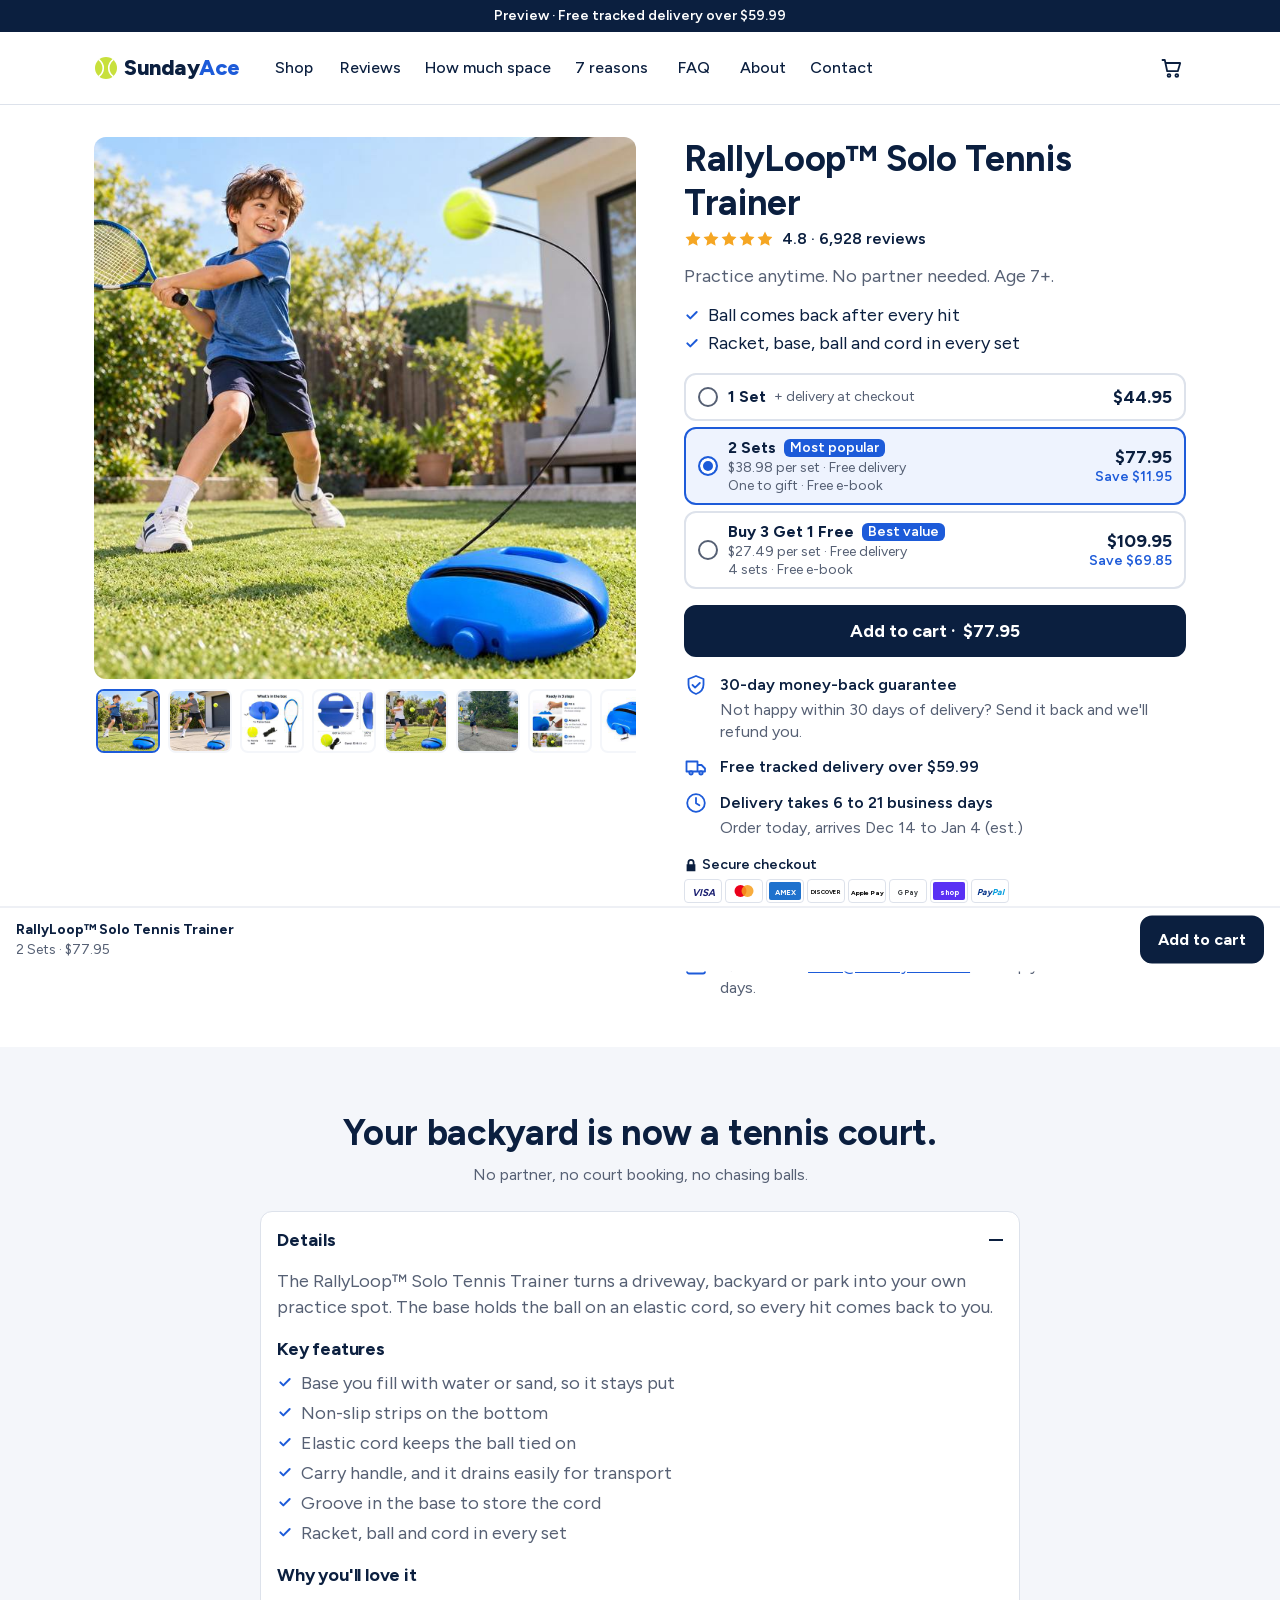
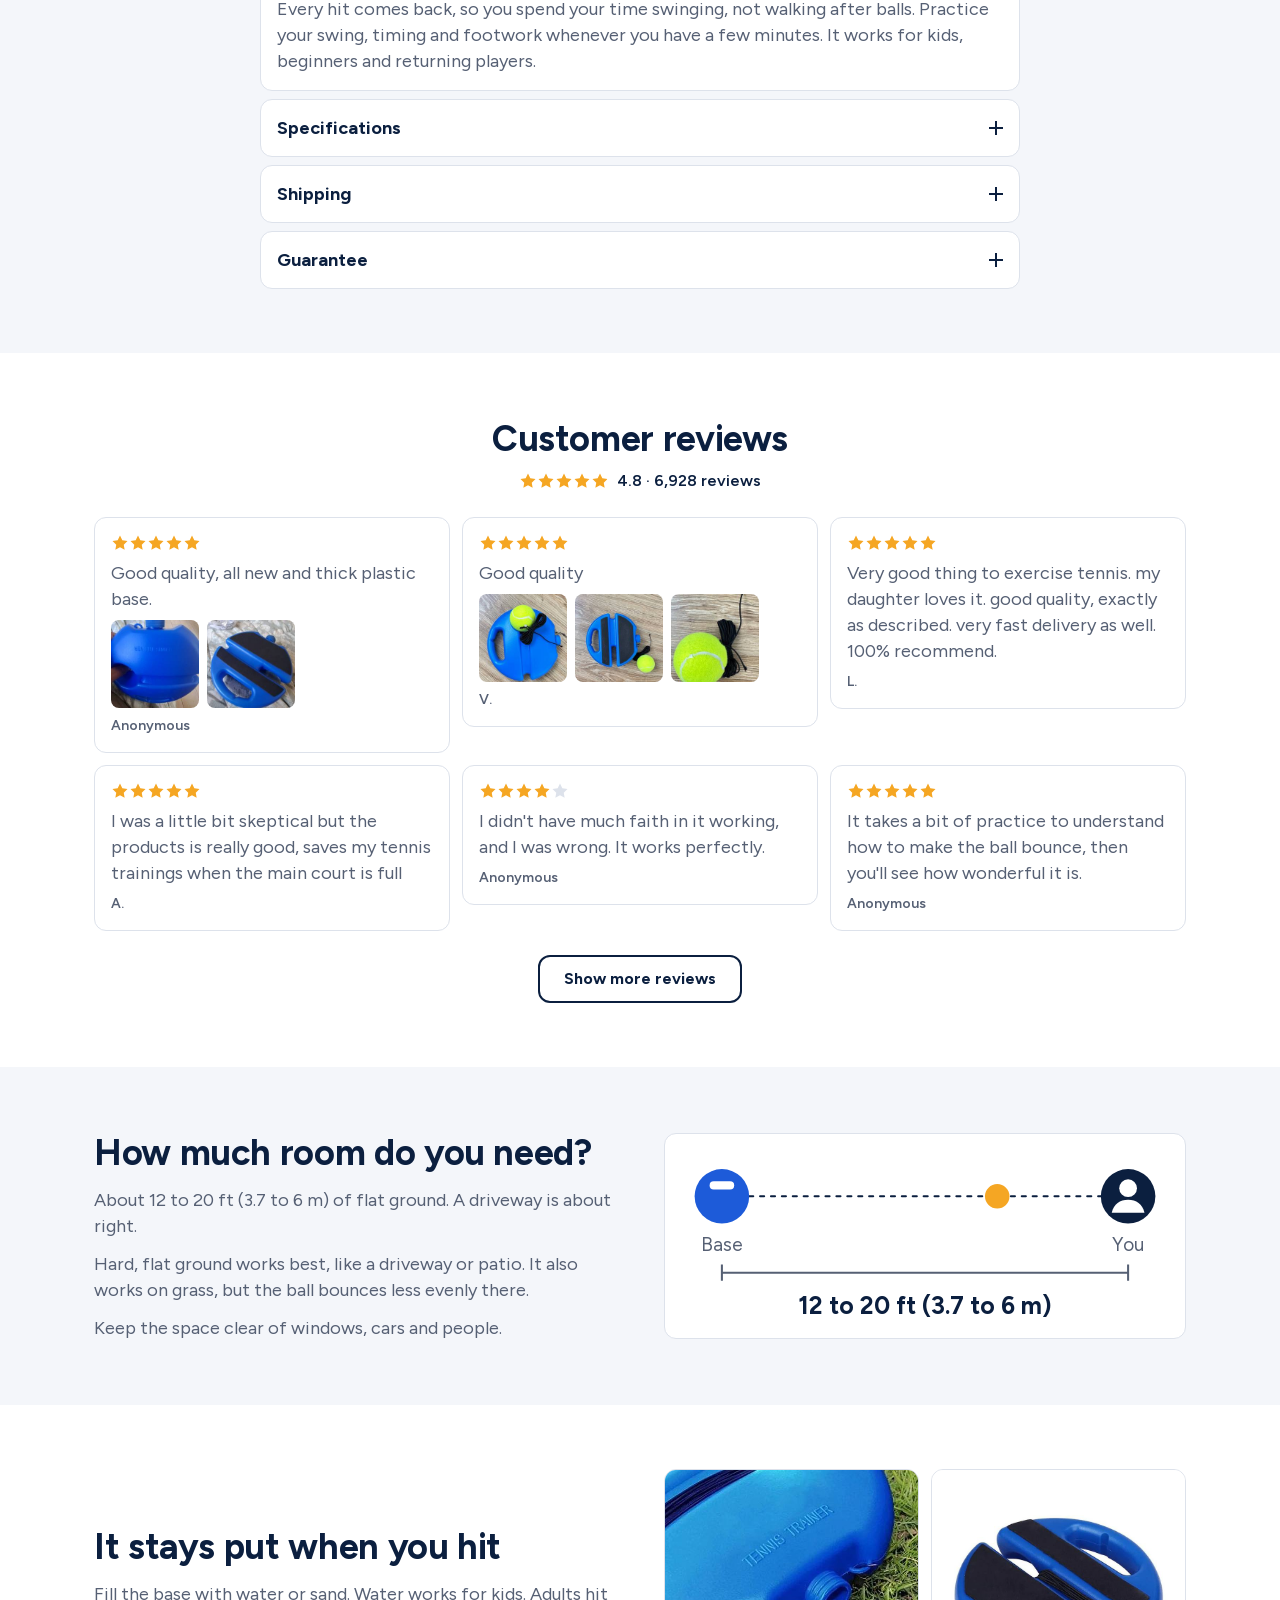
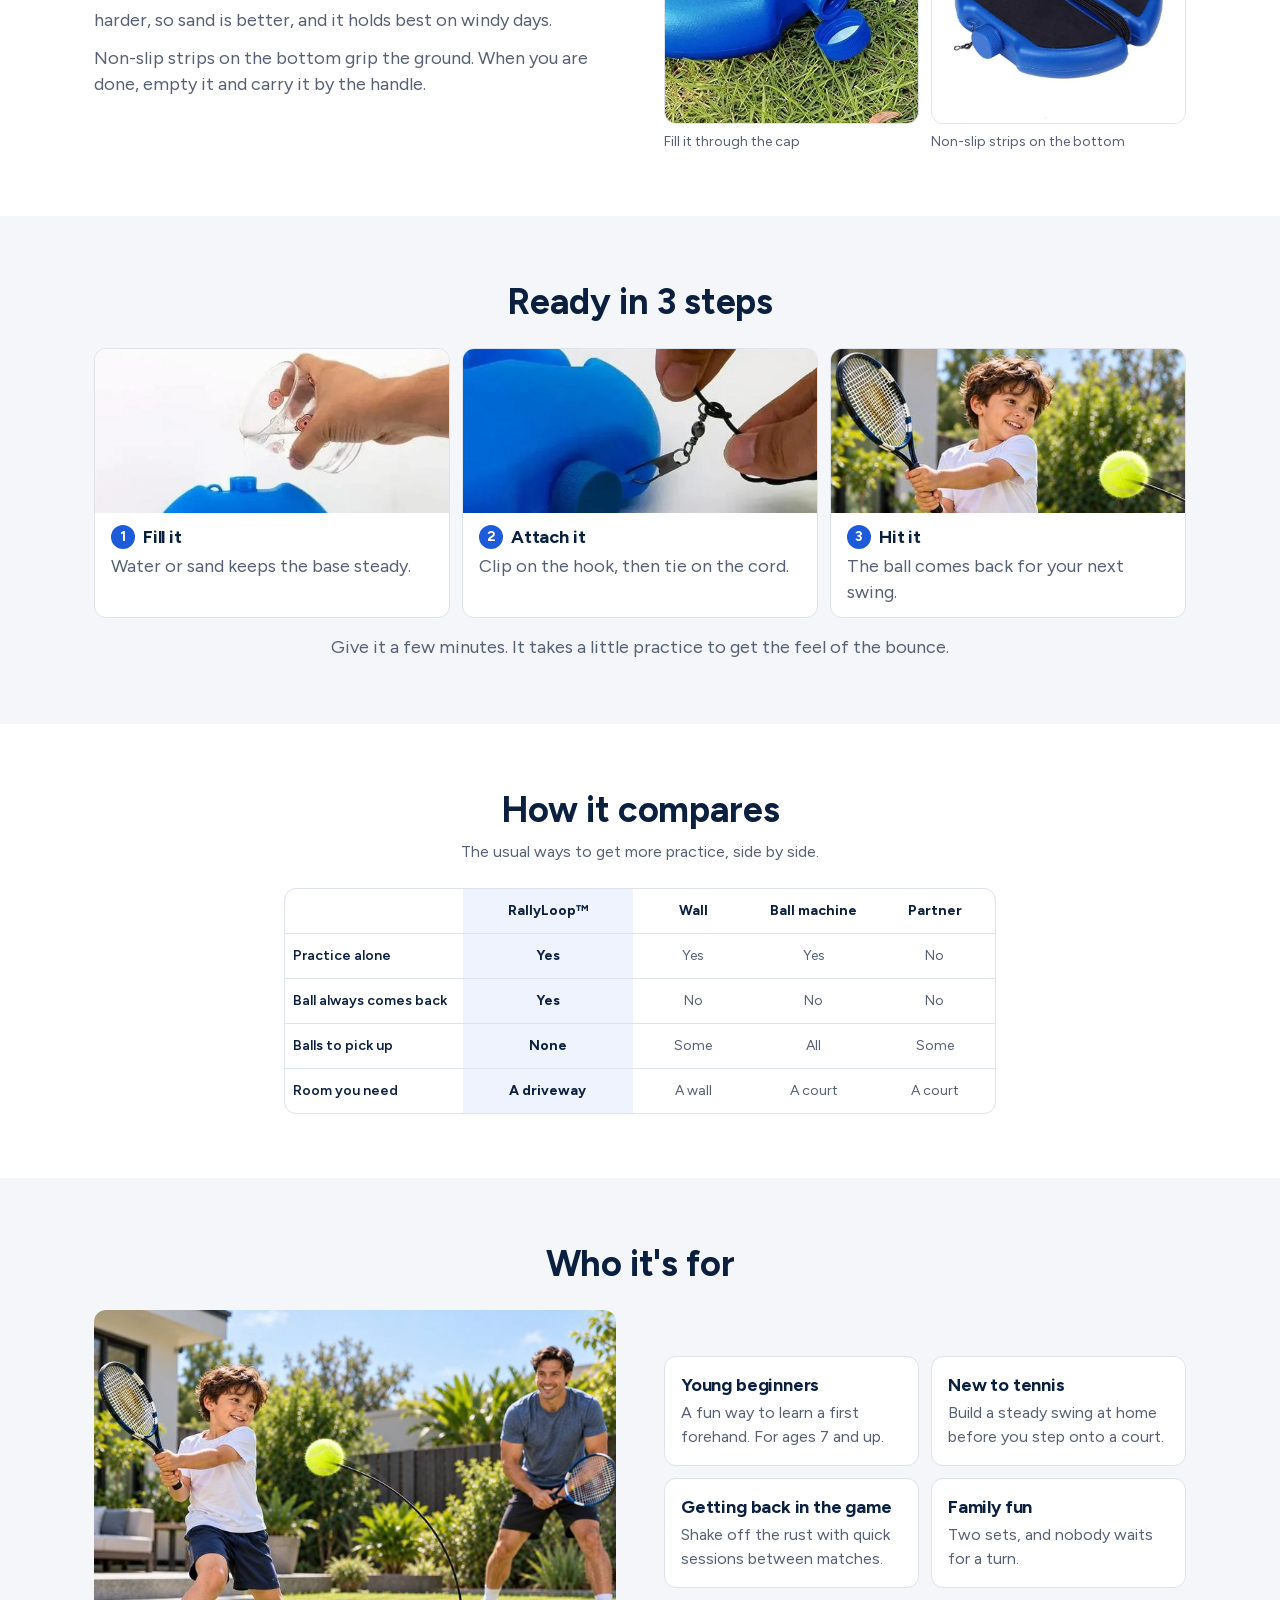
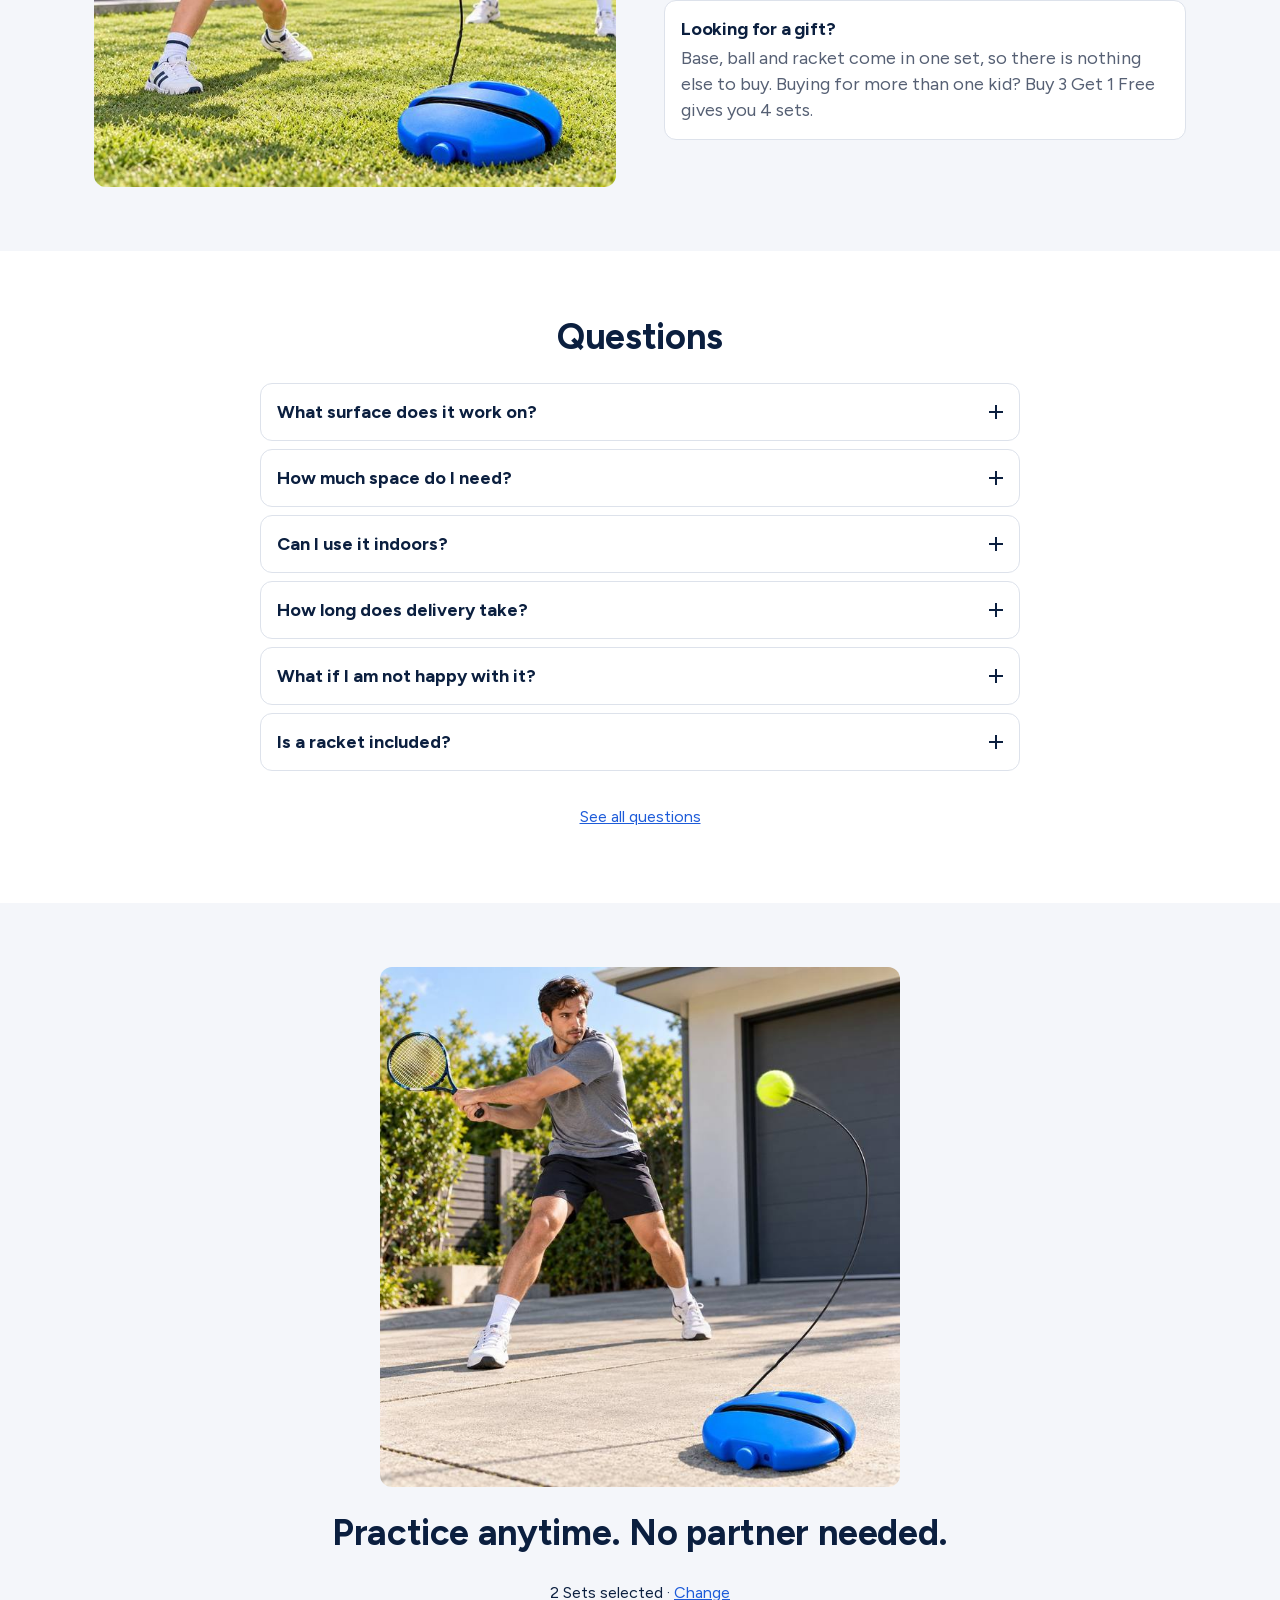
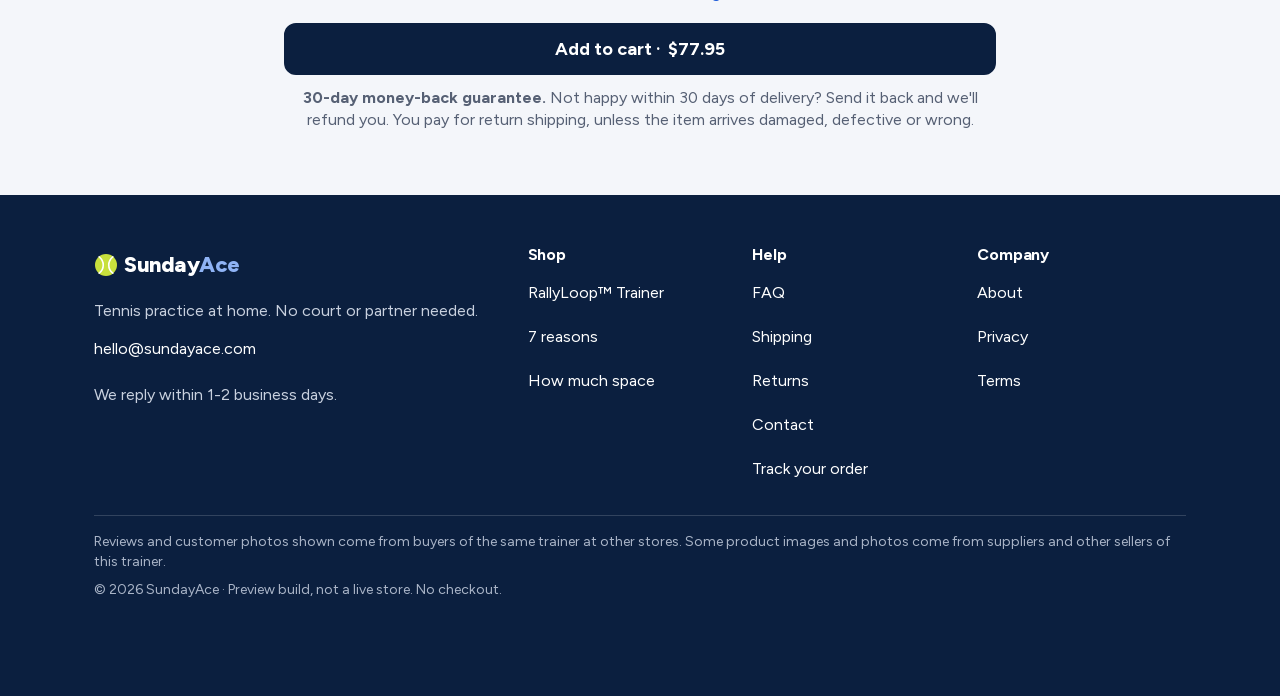
==== commit 37f2e60e: "Preview-Band und Vorschau-Zeile im Fuss Co-Authored-By: Claude Opus 5.5 <noreply@anthropic.com>" ====
--- a/index.html
+++ b/index.html
@@ -14,7 +14,7 @@
 <link rel="stylesheet" href="./assets/shop.css">
 </head>
 <body>
-<div class="band">Free tracked delivery over $59.99</div>
+<div class="band">Preview &middot; Free tracked delivery over $59.99</div>
 <header class="kopf"><div class="wrap">
 <a class="logo" href="./index.html" aria-label="SundayAce home"><svg class="logo__ball" viewBox="0 0 24 24" aria-hidden="true"><circle cx="12" cy="12" r="11"/><path d="M5.2 3.8c5.4 4.4 5.4 12 0 16.4M18.8 3.8c-5.4 4.4-5.4 12 0 16.4"/></svg><span class="logo__wort">Sunday<b>Ace</b></span></a>
 <nav class="nav" aria-label="Main"><a href="#kaufen">Shop</a><a href="#reviews">Reviews</a><a href="./pages/space.html">How much space</a><a href="./pages/7-reasons.html">7 reasons</a><a href="./pages/faq.html">FAQ</a><a href="./pages/about.html">About</a><a href="./pages/contact.html">Contact</a></nav>
@@ -192,7 +192,7 @@
 <p>We reply within 1-2 business days.</p></div>
 <div><h3>Shop</h3><ul><li><a href="./index.html">RallyLoop™ Trainer</a></li><li><a href="./pages/7-reasons.html">7 reasons</a></li><li><a href="./pages/space.html">How much space</a></li></ul></div><div><h3>Help</h3><ul><li><a href="./pages/faq.html">FAQ</a></li><li><a href="./pages/shipping.html">Shipping</a></li><li><a href="./pages/returns.html">Returns</a></li><li><a href="./pages/contact.html">Contact</a></li><li><a href="mailto:hello@sundayace.com?subject=Where%20is%20my%20order%3F">Track your order</a></li></ul></div><div><h3>Company</h3><ul><li><a href="./pages/about.html">About</a></li><li><a href="./pages/privacy.html">Privacy</a></li><li><a href="./pages/terms.html">Terms</a></li></ul></div>
 </div>
-<div class="fuss__klein"><p>Reviews and customer photos shown come from buyers of the same trainer at other stores. Some product images and photos come from suppliers and other sellers of this trainer.</p><p>&copy; 2026 SundayAce</p></div>
+<div class="fuss__klein"><p>Reviews and customer photos shown come from buyers of the same trainer at other stores. Some product images and photos come from suppliers and other sellers of this trainer.</p><p>&copy; 2026 SundayAce &middot; Preview build, not a live store. No checkout.</p></div>
 </div></footer>
 <div class="klebe"><div class="klebe__text"><strong>RallyLoop™ Solo Tennis Trainer</strong><span><span data-name>2 Sets</span> &middot; <span data-preis>$77.95</span></span></div><button type="button" class="knopf" data-kauf>Add to cart</button></div>
 <div class="grossbild" role="dialog" aria-modal="true" aria-label="Customer photo" hidden><button type="button" class="symbol" aria-label="Close photo"><svg viewBox="0 0 24 24" aria-hidden="true"><path d="M5.5 5.5l13 13M18.5 5.5l-13 13"/></svg></button><img alt="Customer photo"></div>
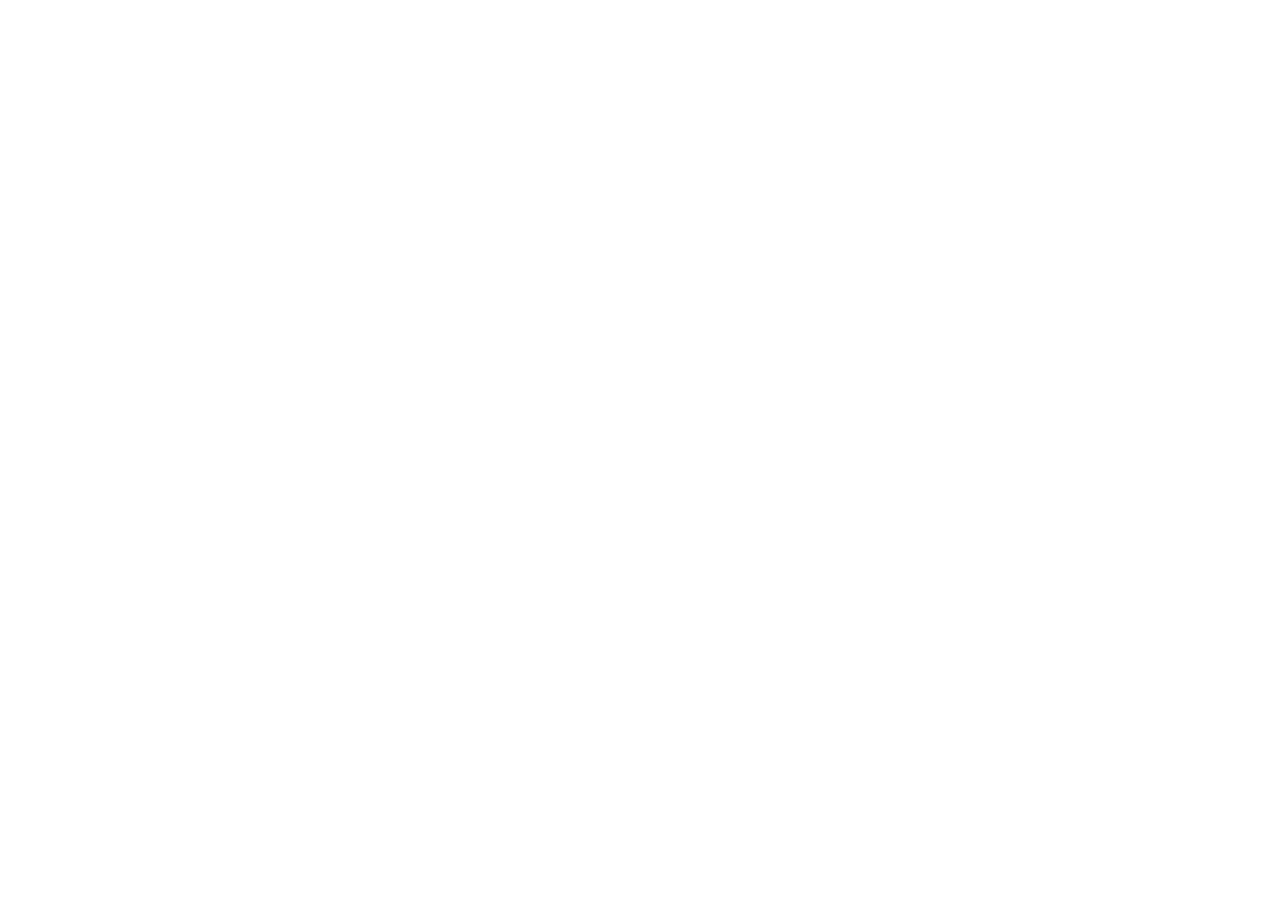
==== commit 44a0015f: "Vorschau umgezogen nach dlichters.com/sundayace.com/, hier nur noch Weiterleitungen (David 09.11.202" ====
--- a/index.html
+++ b/index.html
@@ -1,225 +1,8 @@
 <!doctype html>
-<html lang="en" data-r="./">
-<head>
-<meta charset="utf-8">
-<meta name="viewport" content="width=device-width,initial-scale=1,viewport-fit=cover">
-<meta name="robots" content="noindex,nofollow">
-<meta name="theme-color" content="#0B1F3F">
-<title>RallyLoop™ Solo Tennis Trainer | SundayAce</title>
-<meta name="description" content="The RallyLoop™ Solo Tennis Trainer: Practice anytime. No partner needed. Racket included with every set. Free tracked delivery over $59.99. 30-day money-back guarantee.">
-<link rel="preload" href="./fonts/Figtree.woff2" as="font" type="font/woff2" crossorigin>
-<script>if(innerWidth<900&&(innerHeight||0)<760)document.documentElement.className+=" flach"</script>
-<link rel="preload" as="image" href="img/01_erstes_bild-720.jpg" imagesrcset="./img/01_erstes_bild-480.jpg 480w, ./img/01_erstes_bild-720.jpg 720w, ./img/01_erstes_bild-1000.jpg 1000w" imagesizes="(min-width:900px) min(560px,46vw), calc(100vw - 32px)" fetchpriority="high">
-<link rel="icon" type="image/png" href="./img/icon.png">
-<link rel="stylesheet" href="./assets/shop.css">
-</head>
-<body>
-<div class="band">Preview &middot; Free tracked delivery over $59.99</div>
-<header class="kopf"><div class="wrap">
-<a class="logo" href="./index.html" aria-label="SundayAce home"><svg class="logo__ball" viewBox="0 0 24 24" aria-hidden="true"><circle cx="12" cy="12" r="11"/><path d="M5.2 3.8c5.4 4.4 5.4 12 0 16.4M18.8 3.8c-5.4 4.4-5.4 12 0 16.4"/></svg><span class="logo__wort">Sunday<b>Ace</b></span></a>
-<nav class="nav" aria-label="Main"><a href="#kaufen">Shop</a><a href="#reviews">Reviews</a><a href="./pages/space.html">How much space</a><a href="./pages/7-reasons.html">7 reasons</a><a href="./pages/faq.html">FAQ</a><a href="./pages/about.html">About</a><a href="./pages/contact.html">Contact</a></nav>
-<div class="kopf__rechts">
-<button type="button" class="symbol menue-knopf" data-auf="menue" aria-label="Open menu"><svg viewBox="0 0 24 24" aria-hidden="true"><path d="M3 6.5h18M3 12h18M3 17.5h18"/></svg></button>
-<button type="button" class="symbol" data-auf="korb" aria-label="Open cart"><svg viewBox="0 0 24 24" aria-hidden="true"><path d="M2.5 4h2.3l2.4 11.2h10.6L20.2 7H5.7"/><circle cx="9" cy="19.5" r="1.4"/><circle cx="16.8" cy="19.5" r="1.4"/></svg><span class="korbzahl" hidden></span></button>
-</div>
-</div></header>
-<main>
-<section class="produkt" id="kaufen"><div class="wrap">
-<div class="galerie">
-<div class="galerie__haupt"><div class="galerie__spur" tabindex="0" role="group" aria-label="Product images"><figure class="folie folie--fuellt"><img src="img/01_erstes_bild-720.jpg" srcset="img/01_erstes_bild-480.jpg 480w, img/01_erstes_bild-720.jpg 720w, img/01_erstes_bild-1000.jpg 1000w" sizes="(min-width:900px) min(560px,46vw), calc(100vw - 32px)" alt="A boy hits a tennis ball tied to the blue RallyLoop base in his backyard" width="1000" height="1000" decoding="async" fetchpriority="high"></figure><figure class="folie folie--fuellt"><img src="img/02_anwendung_erwachsener-720.jpg" srcset="img/02_anwendung_erwachsener-480.jpg 480w, img/02_anwendung_erwachsener-720.jpg 720w, img/02_anwendung_erwachsener-1000.jpg 1000w" sizes="(min-width:900px) min(560px,46vw), calc(100vw - 32px)" alt="A man practices his forehand on a driveway with the RallyLoop" width="1000" height="1000" decoding="async" loading="lazy"></figure><figure class="folie"><img src="img/06b_lieferumfang_mit_schlaeger-720.jpg" srcset="img/06b_lieferumfang_mit_schlaeger-480.jpg 480w, img/06b_lieferumfang_mit_schlaeger-720.jpg 720w, img/06b_lieferumfang_mit_schlaeger-1000.jpg 1000w" sizes="(min-width:900px) min(560px,46vw), calc(100vw - 32px)" alt="What&#x27;s in the box: 1 trainer base, 1 tennis ball, 1 elastic cord, 1 racket" width="1000" height="1000" decoding="async" loading="lazy"></figure><figure class="folie"><img src="img/04_masse-720.jpg" srcset="img/04_masse-480.jpg 480w, img/04_masse-720.jpg 720w, img/04_masse-1000.jpg 1000w" sizes="(min-width:900px) min(560px,46vw), calc(100vw - 32px)" alt="The base measures 8.07 x 7.87 x 1.97 inches, the cord is 13 feet long" width="1000" height="1000" decoding="async" loading="lazy"></figure><figure class="folie"><img src="img/05_kind_und_erwachsener-720.jpg" srcset="img/05_kind_und_erwachsener-480.jpg 480w, img/05_kind_und_erwachsener-720.jpg 720w, img/05_kind_und_erwachsener-1000.jpg 1000w" sizes="(min-width:900px) min(560px,46vw), calc(100vw - 32px)" alt="A boy and a man play with the RallyLoop in the backyard" width="1000" height="914" decoding="async" loading="lazy"></figure><figure class="folie folie--fuellt"><img src="img/12_echt_einfahrt-720.jpg" srcset="img/12_echt_einfahrt-480.jpg 480w, img/12_echt_einfahrt-720.jpg 720w, img/12_echt_einfahrt-1000.jpg 1000w" sizes="(min-width:900px) min(560px,46vw), calc(100vw - 32px)" alt="A man serves on a driveway, the small blue base sits on the ground with the cord running up to the ball" width="1000" height="1000" decoding="async" loading="lazy"></figure><figure class="folie"><img src="img/03_aufbau_3_schritte-720.jpg" srcset="img/03_aufbau_3_schritte-480.jpg 480w, img/03_aufbau_3_schritte-720.jpg 720w, img/03_aufbau_3_schritte-1000.jpg 1000w" sizes="(min-width:900px) min(560px,46vw), calc(100vw - 32px)" alt="Ready in 3 steps: fill it, attach it, hit it" width="1000" height="1000" decoding="async" loading="lazy"></figure><figure class="folie"><img src="img/07_freigestellt-720.jpg" srcset="img/07_freigestellt-480.jpg 480w, img/07_freigestellt-720.jpg 720w, img/07_freigestellt-1000.jpg 1000w" sizes="(min-width:900px) min(560px,46vw), calc(100vw - 32px)" alt="The blue RallyLoop base with the ball resting in it" width="1000" height="1000" decoding="async" loading="lazy"></figure><figure class="folie folie--fuellt"><img src="img/08_griff-720.jpg" srcset="img/08_griff-480.jpg 480w, img/08_griff-720.jpg 720w, img/08_griff-1000.jpg 1000w" sizes="(min-width:900px) min(560px,46vw), calc(100vw - 32px)" alt="A hand holds the base by its carry handle" width="1000" height="1000" decoding="async" loading="lazy"></figure><figure class="folie"><img src="img/09_unterseite-720.jpg" srcset="img/09_unterseite-480.jpg 480w, img/09_unterseite-720.jpg 720w, img/09_unterseite-1000.jpg 1000w" sizes="(min-width:900px) min(560px,46vw), calc(100vw - 32px)" alt="The underside of the base with non-slip strips and the cord stored in its groove" width="1000" height="1000" decoding="async" loading="lazy"></figure><figure class="folie"><img src="img/11_ball_und_schnur-720.jpg" srcset="img/11_ball_und_schnur-480.jpg 480w, img/11_ball_und_schnur-720.jpg 720w, img/11_ball_und_schnur-1000.jpg 1000w" sizes="(min-width:900px) min(560px,46vw), calc(100vw - 32px)" alt="The tennis ball and the black elastic cord" width="1000" height="1000" decoding="async" loading="lazy"></figure></div>
-<span class="zaehler" aria-hidden="true">1 / 11</span></div>
-<div class="daumen"><button type="button" aria-label="Show image 1" aria-current="true"><img src="img/01_erstes_bild-160.jpg" alt="" width="160" height="160" loading="lazy" decoding="async"></button><button type="button" aria-label="Show image 2" aria-current="false"><img src="img/02_anwendung_erwachsener-160.jpg" alt="" width="160" height="160" loading="lazy" decoding="async"></button><button type="button" aria-label="Show image 3" aria-current="false"><img src="img/06b_lieferumfang_mit_schlaeger-160.jpg" alt="" width="160" height="160" loading="lazy" decoding="async"></button><button type="button" aria-label="Show image 4" aria-current="false"><img src="img/04_masse-160.jpg" alt="" width="160" height="160" loading="lazy" decoding="async"></button><button type="button" aria-label="Show image 5" aria-current="false"><img src="img/05_kind_und_erwachsener-160.jpg" alt="" width="160" height="146" loading="lazy" decoding="async"></button><button type="button" aria-label="Show image 6" aria-current="false"><img src="img/12_echt_einfahrt-160.jpg" alt="" width="160" height="160" loading="lazy" decoding="async"></button><button type="button" aria-label="Show image 7" aria-current="false"><img src="img/03_aufbau_3_schritte-160.jpg" alt="" width="160" height="160" loading="lazy" decoding="async"></button><button type="button" aria-label="Show image 8" aria-current="false"><img src="img/07_freigestellt-160.jpg" alt="" width="160" height="160" loading="lazy" decoding="async"></button><button type="button" aria-label="Show image 9" aria-current="false"><img src="img/08_griff-160.jpg" alt="" width="160" height="160" loading="lazy" decoding="async"></button><button type="button" aria-label="Show image 10" aria-current="false"><img src="img/09_unterseite-160.jpg" alt="" width="160" height="160" loading="lazy" decoding="async"></button><button type="button" aria-label="Show image 11" aria-current="false"><img src="img/11_ball_und_schnur-160.jpg" alt="" width="160" height="160" loading="lazy" decoding="async"></button></div>
-</div>
-<div class="kauf">
-<h1 class="titel">RallyLoop™ Solo Tennis Trainer</h1>
-<a class="wertung" href="#reviews"><span class="sterne" style="--voll:97.8%" role="img" aria-label="Rated 4.8 out of 5 stars"></span><span>4.8 &middot; 6,928 reviews</span></a>
-<p class="satz">Practice anytime. No partner needed. Age 7+.</p>
-<ul class="haken">
-<li>Ball comes back after every hit</li>
-<li>Racket, base, ball and cord in every set</li>
-</ul>
-<fieldset class="angebote" id="karten"><legend class="nur-sr">Choose your set</legend>
-<label class="angebot">
-<input type="radio" name="angebot" value="1"><span class="punkt" aria-hidden="true"></span>
-<span class="angebot__mitte"><span class="angebot__eins"><span class="angebot__name">1 Set</span><span class="angebot__sets">+ delivery at checkout</span></span></span>
-<span class="angebot__rechts"><span class="angebot__preis">$44.95</span></span>
-</label><label class="angebot an">
-<input type="radio" name="angebot" value="2" checked><span class="punkt" aria-hidden="true"></span>
-<span class="angebot__mitte"><span class="angebot__eins"><span class="angebot__name">2 Sets</span><span class="etikett">Most popular</span></span><span class="angebot__zwei">$38.98 per set &middot; Free delivery</span><span class="angebot__zwei">One to gift &middot; Free e-book</span></span>
-<span class="angebot__rechts"><span class="angebot__preis">$77.95</span><span class="angebot__spar">Save $11.95</span></span>
-</label><label class="angebot">
-<input type="radio" name="angebot" value="4"><span class="punkt" aria-hidden="true"></span>
-<span class="angebot__mitte"><span class="angebot__eins"><span class="angebot__name">Buy 3 Get 1 Free</span><span class="etikett">Best value</span></span><span class="angebot__zwei">$27.49 per set &middot; Free delivery</span><span class="angebot__zwei">4 sets &middot; Free e-book</span></span>
-<span class="angebot__rechts"><span class="angebot__preis">$109.95</span><span class="angebot__spar">Save $69.85</span></span>
-</label>
-</fieldset>
-<button type="button" class="knopf" data-kauf>Add to cart &middot; <span data-preis>$77.95</span></button>
-<ul class="zusagen">
-<li><svg viewBox="0 0 24 24" aria-hidden="true"><path d="M12 3l7.5 3v5.5c0 4.6-3.2 8-7.5 9.5-4.3-1.5-7.5-4.9-7.5-9.5V6z"/><path d="M8.5 12l2.6 2.6L15.8 10"/></svg><div><strong>30-day money-back guarantee</strong><span>Not happy within 30 days of delivery? Send it back and we'll refund you.</span></div></li>
-<li><svg viewBox="0 0 24 24" aria-hidden="true"><path d="M2.5 6.5h11v10h-11zM13.5 10h4l3.5 3.5v3h-7.5"/><circle cx="7" cy="17.8" r="1.7"/><circle cx="17" cy="17.8" r="1.7"/></svg><div><strong>Free tracked delivery over $59.99</strong></div></li>
-<li><svg viewBox="0 0 24 24" aria-hidden="true"><circle cx="12" cy="12" r="8.8"/><path d="M12 7v5.2l3.4 2"/></svg><div><strong>Delivery takes 6 to 21 business days</strong><span class="datum" data-datum></span></div></li>
-</ul>
-<div class="zahlung" aria-label="Payment methods"><span class="zahlung__sicher"><svg viewBox="0 0 16 16" width="14" height="14" aria-hidden="true"><path fill="currentColor" d="M4 7V5a4 4 0 0 1 8 0v2h1v8H3V7h1zm2 0h4V5a2 2 0 0 0-4 0v2z"/></svg>Secure checkout</span><svg viewBox="0 0 38 24" width="38" height="24" role="img" aria-label="Visa"><rect x=".5" y=".5" width="37" height="23" rx="3.5" fill="#fff" stroke="#DDE2EB"/><text x="19" y="16.5" text-anchor="middle" font-style="italic" font-size="10" fill="#1a1f71">VISA</text></svg><svg viewBox="0 0 38 24" width="38" height="24" role="img" aria-label="Mastercard"><rect x=".5" y=".5" width="37" height="23" rx="3.5" fill="#fff" stroke="#DDE2EB"/><circle cx="15.5" cy="12" r="6" fill="#eb001b"/><circle cx="22.5" cy="12" r="6" fill="#f79e1b" fill-opacity=".85"/></svg><svg viewBox="0 0 38 24" width="38" height="24" role="img" aria-label="American Express"><rect x=".5" y=".5" width="37" height="23" rx="3.5" fill="#fff" stroke="#DDE2EB"/><rect x="3" y="3" width="32" height="18" rx="2" fill="#1f72cd"/><text x="19" y="15.5" text-anchor="middle" font-size="7.5" fill="#fff">AMEX</text></svg><svg viewBox="0 0 38 24" width="38" height="24" role="img" aria-label="Discover"><rect x=".5" y=".5" width="37" height="23" rx="3.5" fill="#fff" stroke="#DDE2EB"/><text x="19" y="15" text-anchor="middle" font-size="6" fill="#111">DISCOVER</text></svg><svg viewBox="0 0 38 24" width="38" height="24" role="img" aria-label="Apple Pay"><rect x=".5" y=".5" width="37" height="23" rx="3.5" fill="#fff" stroke="#DDE2EB"/><text x="19" y="15.5" text-anchor="middle" font-size="6.5" fill="#000">Apple Pay</text></svg><svg viewBox="0 0 38 24" width="38" height="24" role="img" aria-label="Google Pay"><rect x=".5" y=".5" width="37" height="23" rx="3.5" fill="#fff" stroke="#DDE2EB"/><text x="19" y="15.5" text-anchor="middle" font-size="6.8" fill="#3c4043">G Pay</text></svg><svg viewBox="0 0 38 24" width="38" height="24" role="img" aria-label="Shop Pay"><rect x=".5" y=".5" width="37" height="23" rx="3.5" fill="#fff" stroke="#DDE2EB"/><rect x="3" y="3" width="32" height="18" rx="2" fill="#5a31f4"/><text x="19" y="15.5" text-anchor="middle" font-size="7.5" fill="#fff">shop</text></svg><svg viewBox="0 0 38 24" width="38" height="24" role="img" aria-label="PayPal"><rect x=".5" y=".5" width="37" height="23" rx="3.5" fill="#fff" stroke="#DDE2EB"/><text x="19" y="15.5" text-anchor="middle" font-style="italic" font-size="8.5"><tspan fill="#003087">Pay</tspan><tspan fill="#009cde">Pal</tspan></text></svg></div>
-<ul class="zusagen">
-<li><a class="zusagen__sprung" href="#platz"><svg viewBox="0 0 24 24" aria-hidden="true"><path d="M3 12h18M6.5 8.5L3 12l3.5 3.5M17.5 8.5L21 12l-3.5 3.5"/></svg><strong>Needs about 12 to 20 ft of flat ground</strong></a></li>
-<li><svg viewBox="0 0 24 24" aria-hidden="true"><rect x="3" y="5.5" width="18" height="13" rx="2"/><path d="M3.5 7l8.5 6 8.5-6"/></svg><div class="zusagen__frage">Questions? <a href="mailto:hello@sundayace.com">hello@sundayace.com</a>. We reply within 1-2 business days.</div></li>
-</ul>
-</div>
-</div></section>
-
-<section class="abschnitt abschnitt--grau"><div class="wrap">
-<div class="kopfzeile"><h2>Your backyard is now a tennis court.</h2><p>No partner, no court booking, no chasing balls.</p></div>
-<div class="reiter schmal">
-<details open><summary>Details</summary><div>
-<p>The RallyLoop™ Solo Tennis Trainer turns a driveway, backyard or park into your own practice spot. The base holds the ball on an elastic cord, so every hit comes back to you.</p>
-<h3>Key features</h3>
-<ul class="liste">
-<li>Base you fill with water or sand, so it stays put</li>
-<li>Non-slip strips on the bottom</li>
-<li>Elastic cord keeps the ball tied on</li>
-<li>Carry handle, and it drains easily for transport</li>
-<li>Groove in the base to store the cord</li>
-<li>Racket, ball and cord in every set</li>
-</ul>
-<h3>Why you'll love it</h3>
-<p>Every hit comes back, so you spend your time swinging, not walking after balls. Practice your swing, timing and footwork whenever you have a few minutes. It works for kids, beginners and returning players.</p>
-</div></details>
-<details><summary>Specifications</summary><div>
-<dl class="daten">
-<dt>Base</dt><dd>8.07 x 7.87 x 1.97 in (20.5 x 20 x 5 cm)</dd>
-<dt>Cord</dt><dd>About 13 ft (4 m), elastic</dd>
-<dt>Material</dt><dd>High-density polyethylene (PE), non-slip bottom</dd>
-<dt>Fill</dt><dd>Water or sand</dd>
-<dt>Color</dt><dd>Blue</dd>
-<dt>Age</dt><dd>7 years and older. Not suitable for toddlers.</dd>
-<dt>In the box</dt><dd>1 base, 1 ball with elastic cord, 1 racket</dd>
-<dt>Bonus</dt><dd>E-book <em>Learn Tennis: From First Swing to Mastery</em>, free with 2 sets or more</dd>
-</dl>
-<p style="margin-top:var(--s4)">Grab your racket, step outside and start hitting.</p>
-</div></details>
-<details><summary>Shipping</summary><div>
-<p><strong>Free tracked delivery over $59.99.</strong> Delivery takes 6 to 21 business days. When your order ships, you get a tracking link by email.</p>
-<p class="linkzeile"><a href="pages/shipping.html">Read our shipping policy</a></p>
-</div></details>
-<details><summary>Guarantee</summary><div>
-<p><strong>30-day money-back guarantee.</strong> Not happy within 30 days of delivery? Send it back and we'll refund you. You pay for return shipping, unless the item arrives damaged, defective or wrong. If that happens, email us a photo within 7 days of delivery. We'll send a replacement or refund you, and you won't need to send anything back.</p>
-<p class="linkzeile"><a href="pages/returns.html">Read our returns policy</a></p>
-</div></details>
-</div>
-</div></section>
-
-<section class="abschnitt" id="reviews"><div class="wrap">
-<div class="kopfzeile"><h2>Customer reviews</h2><div class="sterne-zeile"><span class="sterne" style="--voll:97.8%" role="img" aria-label="Rated 4.8 out of 5 stars"></span><span>4.8 &middot; 6,928 reviews</span></div></div>
-<div class="stimmen"><article class="karte stimme"><span class="sterne" style="--voll:100%" role="img" aria-label="5 out of 5 stars"></span><p class="stimme__text">Good quality, all new and thick plastic base.</p><div class="stimme__fotos"><a class="stimme__foto" href="img/k/k0_0.jpg" data-gross aria-label="View customer photo larger"><img src="img/k/k0_0-t.jpg" alt="Customer photo" width="240" height="240" loading="lazy" decoding="async"></a><a class="stimme__foto" href="img/k/k0_1.jpg" data-gross aria-label="View customer photo larger"><img src="img/k/k0_1-t.jpg" alt="Customer photo" width="240" height="240" loading="lazy" decoding="async"></a></div><p class="stimme__name">Anonymous</p></article><article class="karte stimme"><span class="sterne" style="--voll:100%" role="img" aria-label="5 out of 5 stars"></span><p class="stimme__text">Good quality</p><div class="stimme__fotos"><a class="stimme__foto" href="img/k/k1_0.jpg" data-gross aria-label="View customer photo larger"><img src="img/k/k1_0-t.jpg" alt="Customer photo" width="240" height="240" loading="lazy" decoding="async"></a><a class="stimme__foto" href="img/k/k1_1.jpg" data-gross aria-label="View customer photo larger"><img src="img/k/k1_1-t.jpg" alt="Customer photo" width="240" height="240" loading="lazy" decoding="async"></a><a class="stimme__foto" href="img/k/k1_2.jpg" data-gross aria-label="View customer photo larger"><img src="img/k/k1_2-t.jpg" alt="Customer photo" width="240" height="240" loading="lazy" decoding="async"></a></div><p class="stimme__name">V.</p></article><article class="karte stimme"><span class="sterne" style="--voll:100%" role="img" aria-label="5 out of 5 stars"></span><p class="stimme__text">Very good thing to exercise tennis. my daughter loves it. good quality, exactly as described. very fast delivery as well. 100% recommend.</p><p class="stimme__name">L.</p></article><article class="karte stimme"><span class="sterne" style="--voll:100%" role="img" aria-label="5 out of 5 stars"></span><p class="stimme__text">I was a little bit skeptical but the products is really good, saves my tennis trainings when the main court is full</p><p class="stimme__name">A.</p></article><article class="karte stimme"><span class="sterne" style="--voll:80%" role="img" aria-label="4 out of 5 stars"></span><p class="stimme__text">I didn't have much faith in it working, and I was wrong. It works perfectly.</p><p class="stimme__name">Anonymous</p></article><article class="karte stimme"><span class="sterne" style="--voll:100%" role="img" aria-label="5 out of 5 stars"></span><p class="stimme__text">It takes a bit of practice to understand how to make the ball bounce, then you'll see how wonderful it is.</p><p class="stimme__name">Anonymous</p></article><article class="karte stimme" hidden><span class="sterne" style="--voll:100%" role="img" aria-label="5 out of 5 stars"></span><p class="stimme__text">It was fun for my 11-year-old child; he liked it a lot at first but wasn't interested, but then he started playing and now he loves it. He wants to go to the park every day to play. I also liked it; it's healthy exercise and very entertaining.</p><p class="stimme__name">Anonymous</p></article><article class="karte stimme" hidden><span class="sterne" style="--voll:100%" role="img" aria-label="5 out of 5 stars"></span><p class="stimme__text">I found them in 15 days. It does its job very well, managing to hold the recoil from the ball launch effectively. The elastic thread is very functional.</p><p class="stimme__name">Anonymous</p></article><article class="karte stimme" hidden><span class="sterne" style="--voll:80%" role="img" aria-label="4 out of 5 stars"></span><p class="stimme__text">The item arrived in good condition and has a nice finish. You need to take it easy; it was a gift for a child and for now it serves its purpose.</p><p class="stimme__name">Anonymous</p></article><article class="karte stimme" hidden><span class="sterne" style="--voll:100%" role="img" aria-label="5 out of 5 stars"></span><p class="stimme__text">I’ve used it and so far it’s great 🎾☀️the tennis ball is bouncy as it should be 🎾💨no complaints 👍</p><p class="stimme__name">Anonymous</p></article><article class="karte stimme" hidden><span class="sterne" style="--voll:100%" role="img" aria-label="5 out of 5 stars"></span><p class="stimme__text">It arrived intact and matches the description. Let's see how long it can withstand my kids :)</p><p class="stimme__name">M.</p></article><article class="karte stimme" hidden><span class="sterne" style="--voll:100%" role="img" aria-label="5 out of 5 stars"></span><p class="stimme__text">The product arrived just as shown in the photos, of good quality, and I would buy it again.</p><p class="stimme__name">M.</p></article><article class="karte stimme" hidden><span class="sterne" style="--voll:100%" role="img" aria-label="5 out of 5 stars"></span><p class="stimme__text">It arrived quite quickly, shipped perfectly. Very useful for beginners.</p><p class="stimme__name">F.</p></article><article class="karte stimme" hidden><span class="sterne" style="--voll:100%" role="img" aria-label="5 out of 5 stars"></span><p class="stimme__text">Very good item, the ball doesn't bounce much but it's fine.</p><p class="stimme__name">C.</p></article><article class="karte stimme" hidden><span class="sterne" style="--voll:100%" role="img" aria-label="5 out of 5 stars"></span><p class="stimme__text">It helps with practicing tennis by adjusting the distance.</p><p class="stimme__name">Anonymous</p></article><article class="karte stimme" hidden><span class="sterne" style="--voll:100%" role="img" aria-label="5 out of 5 stars"></span><p class="stimme__text">Everything was great, I will repeat it again, thank you.</p><p class="stimme__name">Anonymous</p></article><article class="karte stimme" hidden><span class="sterne" style="--voll:100%" role="img" aria-label="5 out of 5 stars"></span><p class="stimme__text">Excellent, works perfectly, arrived well packaged.</p><p class="stimme__name">Anonymous</p></article><article class="karte stimme" hidden><span class="sterne" style="--voll:100%" role="img" aria-label="5 out of 5 stars"></span><p class="stimme__text">It's very good for single person training .</p><p class="stimme__name">Anonymous</p></article><article class="karte stimme" hidden><span class="sterne" style="--voll:100%" role="img" aria-label="5 out of 5 stars"></span><p class="stimme__text">Good product, just as shown in the image.</p><p class="stimme__name">D.</p></article><article class="karte stimme" hidden><span class="sterne" style="--voll:80%" role="img" aria-label="4 out of 5 stars"></span><p class="stimme__text">It looks very good, we need to try it.</p><p class="stimme__name">E.</p></article><article class="karte stimme" hidden><span class="sterne" style="--voll:100%" role="img" aria-label="5 out of 5 stars"></span><p class="stimme__text">Pretty good. value for money product</p><p class="stimme__name">Anonymous</p></article><article class="karte stimme" hidden><span class="sterne" style="--voll:100%" role="img" aria-label="5 out of 5 stars"></span><p class="stimme__text">A good tool for practicing serving.</p><p class="stimme__name">I.</p></article><article class="karte stimme" hidden><span class="sterne" style="--voll:100%" role="img" aria-label="5 out of 5 stars"></span><p class="stimme__text">Excellent product, fast delivery</p><p class="stimme__name">M.</p></article><article class="karte stimme" hidden><span class="sterne" style="--voll:100%" role="img" aria-label="5 out of 5 stars"></span><p class="stimme__text">It's so good, so good, so good.</p><p class="stimme__name">Anonymous</p></article><article class="karte stimme" hidden><span class="sterne" style="--voll:100%" role="img" aria-label="5 out of 5 stars"></span><p class="stimme__text">everything perfect and fast</p><p class="stimme__name">A.</p></article><article class="karte stimme" hidden><span class="sterne" style="--voll:100%" role="img" aria-label="5 out of 5 stars"></span><p class="stimme__text">The product is very good!!</p><p class="stimme__name">M.</p></article><article class="karte stimme" hidden><span class="sterne" style="--voll:100%" role="img" aria-label="5 out of 5 stars"></span><p class="stimme__text">Everything is great.</p><p class="stimme__name">D.</p></article></div>
-<p class="mitte"><button type="button" class="knopf knopf--zweit" data-mehr>Show more reviews</button></p>
-</div></section>
-
-<section class="abschnitt abschnitt--grau" id="platz"><div class="wrap zwei">
-<div>
-<h2>How much room do you need?</h2>
-<p class="textfarbe">About 12 to 20 ft (3.7 to 6 m) of flat ground. A driveway is about right.</p>
-<p class="textfarbe">Hard, flat ground works best, like a driveway or patio. It also works on grass, but the ball bounces less evenly there.</p>
-<p class="textfarbe">Keep the space clear of windows, cars and people.</p>
-</div>
-<div class="karte"><svg class="platz" viewBox="0 0 358 126" role="img" aria-label="The base sits at one end and you stand at the other, 12 to 20 ft (3.7 to 6 m) apart">
-<line class="schnur" x1="50" y1="34" x2="308" y2="34"/>
-<circle class="basis" cx="30" cy="34" r="20"/>
-<rect class="schlitz" x="21" y="23" width="18" height="6" rx="3"/>
-<circle class="ball" cx="232" cy="34" r="9"/>
-<circle class="du" cx="328" cy="34" r="20"/>
-<circle class="du-kopf" cx="328" cy="28" r="6.5"/>
-<path class="du-koerper" d="M316 46c1.5-6.5 6-9.5 12-9.5s10.5 3 12 9.5z"/>
-<text x="30" y="74">Base</text>
-<text x="328" y="74">You</text>
-<path class="mass" d="M30 90H328M30 84v12M328 84v12"/>
-<text class="gross" x="179" y="120">12 to 20 ft (3.7 to 6 m)</text>
-</svg></div>
-</div></section>
-
-<section class="abschnitt"><div class="wrap zwei">
-<div>
-<h2>It stays put when you hit</h2>
-<p class="textfarbe">Fill the base with water or sand. Water works for kids. Adults hit harder, so sand is better, and it holds best on windy days.</p>
-<p class="textfarbe">Non-slip strips on the bottom grip the ground. When you are done, empty it and carry it by the handle.</p>
-</div>
-<div class="paar">
-<figure><img src="./img/10_verschluss-720.jpg" srcset="./img/10_verschluss-480.jpg 480w, ./img/10_verschluss-720.jpg 720w, ./img/10_verschluss-1000.jpg 1000w" sizes="(min-width:760px) 260px, calc(50vw - 22px)" alt="The open cap on the side of the base" width="1000" height="1000" loading="lazy" decoding="async"><figcaption>Fill it through the cap</figcaption></figure>
-<figure><img src="./img/09_unterseite-720.jpg" srcset="./img/09_unterseite-480.jpg 480w, ./img/09_unterseite-720.jpg 720w, ./img/09_unterseite-1000.jpg 1000w" sizes="(min-width:760px) 260px, calc(50vw - 22px)" alt="The underside of the base with non-slip strips" width="1000" height="1000" loading="lazy" decoding="async"><figcaption>Non-slip strips on the bottom</figcaption></figure>
-</div>
-</div></section>
-
-<section class="abschnitt abschnitt--grau"><div class="wrap">
-<div class="kopfzeile"><h2>Ready in 3 steps</h2></div>
-<div class="schritte"><div class="karte schritt"><img src="img/schritt1.jpg" alt="Water poured into the base" width="573" height="265" loading="lazy" decoding="async"><div><h3><b>1</b>Fill it</h3><p>Water or sand keeps the base steady.</p></div></div><div class="karte schritt"><img src="img/schritt2.jpg" alt="The hook clipped onto the base, the cord tied on" width="573" height="265" loading="lazy" decoding="async"><div><h3><b>2</b>Attach it</h3><p>Clip on the hook, then tie on the cord.</p></div></div><div class="karte schritt"><img class="schritt__links" src="img/schritt3.jpg" alt="A boy swings his racket at the ball on its cord" width="480" height="480" loading="lazy" decoding="async"><div><h3><b>3</b>Hit it</h3><p>The ball comes back for your next swing.</p></div></div></div>
-<p class="notiz">Give it a few minutes. It takes a little practice to get the feel of the bounce.</p>
-</div></section>
-
-<section class="abschnitt"><div class="wrap schmal">
-<div class="kopfzeile"><h2>How it compares</h2><p>The usual ways to get more practice, side by side.</p></div>
-<table class="vergleich"><thead><tr><th scope="col"><span class="nur-sr">Compare</span></th><th scope="col" class=wir>RallyLoop™</th><th scope="col">Wall</th><th scope="col">Ball machine</th><th scope="col">Partner</th></tr></thead><tbody><tr><th scope="row">Practice alone</th><td class=wir>Yes</td><td>Yes</td><td>Yes</td><td>No</td></tr><tr><th scope="row">Ball always comes back</th><td class=wir>Yes</td><td>No</td><td>No</td><td>No</td></tr><tr><th scope="row">Balls to pick up</th><td class=wir>None</td><td>Some</td><td>All</td><td>Some</td></tr><tr><th scope="row">Room you need</th><td class=wir>A driveway</td><td>A wall</td><td>A court</td><td>A court</td></tr></tbody></table>
-</div></section>
-
-<section class="abschnitt abschnitt--grau"><div class="wrap">
-<div class="kopfzeile"><h2>Who it's for</h2></div>
-<div class="zwei">
-<div><img class="bild" src="./img/05_kind_und_erwachsener-720.jpg" srcset="./img/05_kind_und_erwachsener-480.jpg 480w, ./img/05_kind_und_erwachsener-720.jpg 720w, ./img/05_kind_und_erwachsener-1000.jpg 1000w" sizes="(min-width:900px) 520px, calc(100vw - 32px)" alt="A boy and a man play with the RallyLoop in the backyard" width="1000" height="914" loading="lazy" decoding="async"></div>
-<div>
-<div class="fuerwen" style="margin-top:0"><div class="karte"><h3>Young beginners</h3><p>A fun way to learn a first forehand. For ages 7 and up.</p></div><div class="karte"><h3>New to tennis</h3><p>Build a steady swing at home before you step onto a court.</p></div><div class="karte"><h3>Getting back in the game</h3><p>Shake off the rust with quick sessions between matches.</p></div><div class="karte"><h3>Family fun</h3><p>Two sets, and nobody waits for a turn.</p></div></div>
-<div class="karte geschenk"><h3>Looking for a gift?</h3><p>Base, ball and racket come in one set, so there is nothing else to buy. Buying for more than one kid? Buy 3 Get 1 Free gives you 4 sets.</p></div>
-</div>
-</div>
-</div></section>
-
-<section class="abschnitt" id="faq"><div class="wrap">
-<div class="kopfzeile"><h2>Questions</h2></div>
-<div class="reiter schmal"><details><summary>What surface does it work on?</summary><div><p>Hard, flat ground works best, like a driveway or patio. It also works on grass, but the ball bounces less evenly there.</p></div></details><details><summary>How much space do I need?</summary><div><p>About 12 to 20 ft (3.7 to 6 m) of clear, flat ground. A driveway is about right.</p></div></details><details><summary>Can I use it indoors?</summary><div><p>Yes, if you have the room: a garage, gym or large room with 15 to 20 ft (4.6 to 6 m) of clear space. Keep it away from anything that can break.</p></div></details><details><summary>How long does delivery take?</summary><div><p>Delivery takes 6 to 21 business days. When your order ships, you get a tracking link by email. Buying a gift? Order early.</p></div></details><details><summary>What if I am not happy with it?</summary><div><p>You are covered by our 30-day money-back guarantee. Not happy within 30 days of delivery? Send it back and we'll refund you. You pay for return shipping, unless the item arrives damaged, defective or wrong. If that happens, email us a photo within 7 days of delivery. We'll send a replacement or refund you, and you won't need to send anything back.</p></div></details><details><summary>Is a racket included?</summary><div><p>Yes. Every set comes with a tennis racket, so you have what you need to start playing.</p></div></details></div>
-<p class="mitte"><a href="pages/faq.html">See all questions</a></p>
-</div></section>
-
-<section class="abschnitt abschnitt--grau schluss"><div class="wrap">
-<img class="bild" src="./img/02_anwendung_erwachsener-720.jpg" srcset="./img/02_anwendung_erwachsener-480.jpg 480w, ./img/02_anwendung_erwachsener-720.jpg 720w, ./img/02_anwendung_erwachsener-1000.jpg 1000w" sizes="(min-width:900px) 520px, calc(100vw - 32px)" alt="A man practices his forehand on a driveway with the RallyLoop" width="1000" height="1000" loading="lazy" decoding="async">
-<h2>Practice anytime. No partner needed.</h2>
-<p class="mitte" style="margin:0 0 var(--s2)"><span data-name>2 Sets</span> selected &middot; <a href="#karten">Change</a></p>
-<button type="button" class="knopf" data-kauf>Add to cart &middot; <span data-preis>$77.95</span></button>
-<p class="kleinzeile"><strong>30-day money-back guarantee.</strong> Not happy within 30 days of delivery? Send it back and we'll refund you. You pay for return shipping, unless the item arrives damaged, defective or wrong.</p>
-</div></section>
-</main>
-<footer class="fuss"><div class="wrap">
-<div class="fuss__spalten">
-<div class="fuss__marke"><a class="fuss__logo" href="./index.html" aria-label="SundayAce home"><svg class="logo__ball" viewBox="0 0 24 24" aria-hidden="true"><circle cx="12" cy="12" r="11"/><path d="M5.2 3.8c5.4 4.4 5.4 12 0 16.4M18.8 3.8c-5.4 4.4-5.4 12 0 16.4"/></svg><span class="logo__wort">Sunday<b>Ace</b></span></a>
-<p>Tennis practice at home. No court or partner needed.</p>
-<a href="mailto:hello@sundayace.com">hello@sundayace.com</a>
-<p>We reply within 1-2 business days.</p></div>
-<div><h3>Shop</h3><ul><li><a href="./index.html">RallyLoop™ Trainer</a></li><li><a href="./pages/7-reasons.html">7 reasons</a></li><li><a href="./pages/space.html">How much space</a></li></ul></div><div><h3>Help</h3><ul><li><a href="./pages/faq.html">FAQ</a></li><li><a href="./pages/shipping.html">Shipping</a></li><li><a href="./pages/returns.html">Returns</a></li><li><a href="./pages/contact.html">Contact</a></li><li><a href="mailto:hello@sundayace.com?subject=Where%20is%20my%20order%3F">Track your order</a></li></ul></div><div><h3>Company</h3><ul><li><a href="./pages/about.html">About</a></li><li><a href="./pages/privacy.html">Privacy</a></li><li><a href="./pages/terms.html">Terms</a></li></ul></div>
-</div>
-<div class="fuss__klein"><p>Reviews and customer photos shown come from buyers of the same trainer at other stores. Some product images and photos come from suppliers and other sellers of this trainer.</p><p>&copy; 2026 SundayAce &middot; Preview build, not a live store. No checkout.</p></div>
-</div></footer>
-<div class="klebe"><div class="klebe__text"><strong>RallyLoop™ Solo Tennis Trainer</strong><span><span data-name>2 Sets</span> &middot; <span data-preis>$77.95</span></span></div><button type="button" class="knopf" data-kauf>Add to cart</button></div>
-<div class="grossbild" role="dialog" aria-modal="true" aria-label="Customer photo" hidden><button type="button" class="symbol" aria-label="Close photo"><svg viewBox="0 0 24 24" aria-hidden="true"><path d="M5.5 5.5l13 13M18.5 5.5l-13 13"/></svg></button><img alt="Customer photo"></div>
-<div class="schublade" id="menue" role="dialog" aria-modal="true" aria-label="Menu">
-<div class="schublade__grund" data-zu></div>
-<div class="schublade__blatt">
-<div class="schublade__kopf"><h2>Menu</h2><button type="button" class="symbol" data-zu aria-label="Close menu"><svg viewBox="0 0 24 24" aria-hidden="true"><path d="M5.5 5.5l13 13M18.5 5.5l-13 13"/></svg></button></div>
-<div class="schublade__inhalt"><ul class="menue"><li><a data-zu href="#kaufen">Shop</a></li><li><a data-zu href="#reviews">Reviews</a></li><li><a data-zu href="./pages/space.html">How much space</a></li><li><a data-zu href="./pages/7-reasons.html">7 reasons</a></li><li><a data-zu href="./pages/faq.html">FAQ</a></li><li><a data-zu href="./pages/about.html">About</a></li><li><a data-zu href="./pages/contact.html">Contact</a></li><li><a data-zu href="./pages/shipping.html">Shipping</a></li><li><a data-zu href="./pages/returns.html">Returns</a></li></ul></div>
-</div>
-</div>
-<div class="schublade" id="korb" role="dialog" aria-modal="true" aria-label="Cart">
-<div class="schublade__grund" data-zu></div>
-<div class="schublade__blatt">
-<div class="schublade__kopf"><h2>Your cart</h2><button type="button" class="symbol" data-zu aria-label="Close cart"><svg viewBox="0 0 24 24" aria-hidden="true"><path d="M5.5 5.5l13 13M18.5 5.5l-13 13"/></svg></button></div>
-<div class="schublade__inhalt" id="korb-inhalt"></div>
-<div class="schublade__fuss" id="korb-fuss" hidden>
-<div class="summe"><span>Subtotal</span><span id="korb-summe"></span></div>
-<div class="lieferzeile"><span>Delivery</span><span id="korb-versand"></span></div>
-<p class="kleintext" id="korb-stufe" hidden></p>
-<p class="kleintext" data-datum></p>
-<p class="kleintext"><strong>30-day money-back guarantee.</strong> You pay return shipping unless the item arrives damaged, defective or wrong.</p>
-<button type="button" class="knopf" id="korb-kasse"><svg viewBox="0 0 16 16" width="14" height="14" aria-hidden="true"><path fill="currentColor" d="M4 7V5a4 4 0 0 1 8 0v2h1v8H3V7h1zm2 0h4V5a2 2 0 0 0-4 0v2z"/></svg>Secure checkout</button>
-<div class="express"><button type="button" class="knopf knopf--zweit" data-express>Apple Pay</button><button type="button" class="knopf knopf--zweit" data-express>Shop Pay</button></div>
-<p class="hinweis" id="korb-hinweis" role="status" hidden>This is a preview. Checkout is not connected yet.</p>
-</div>
-</div>
-</div>
-<script src="./assets/shop.js" defer></script>
-</body>
-</html>
+<html lang="en"><head><meta charset="utf-8">
+<meta name="robots" content="noindex">
+<meta http-equiv="refresh" content="0;url=https://dlichters.com/sundayace.com/">
+<link rel="canonical" href="https://dlichters.com/sundayace.com/">
+<title>Moved</title>
+<script>location.replace("https://dlichters.com/sundayace.com/"+location.search+location.hash)</script>
+</head><body><p>This page has moved: <a href="https://dlichters.com/sundayace.com/">https://dlichters.com/sundayace.com/</a></p></body></html>
